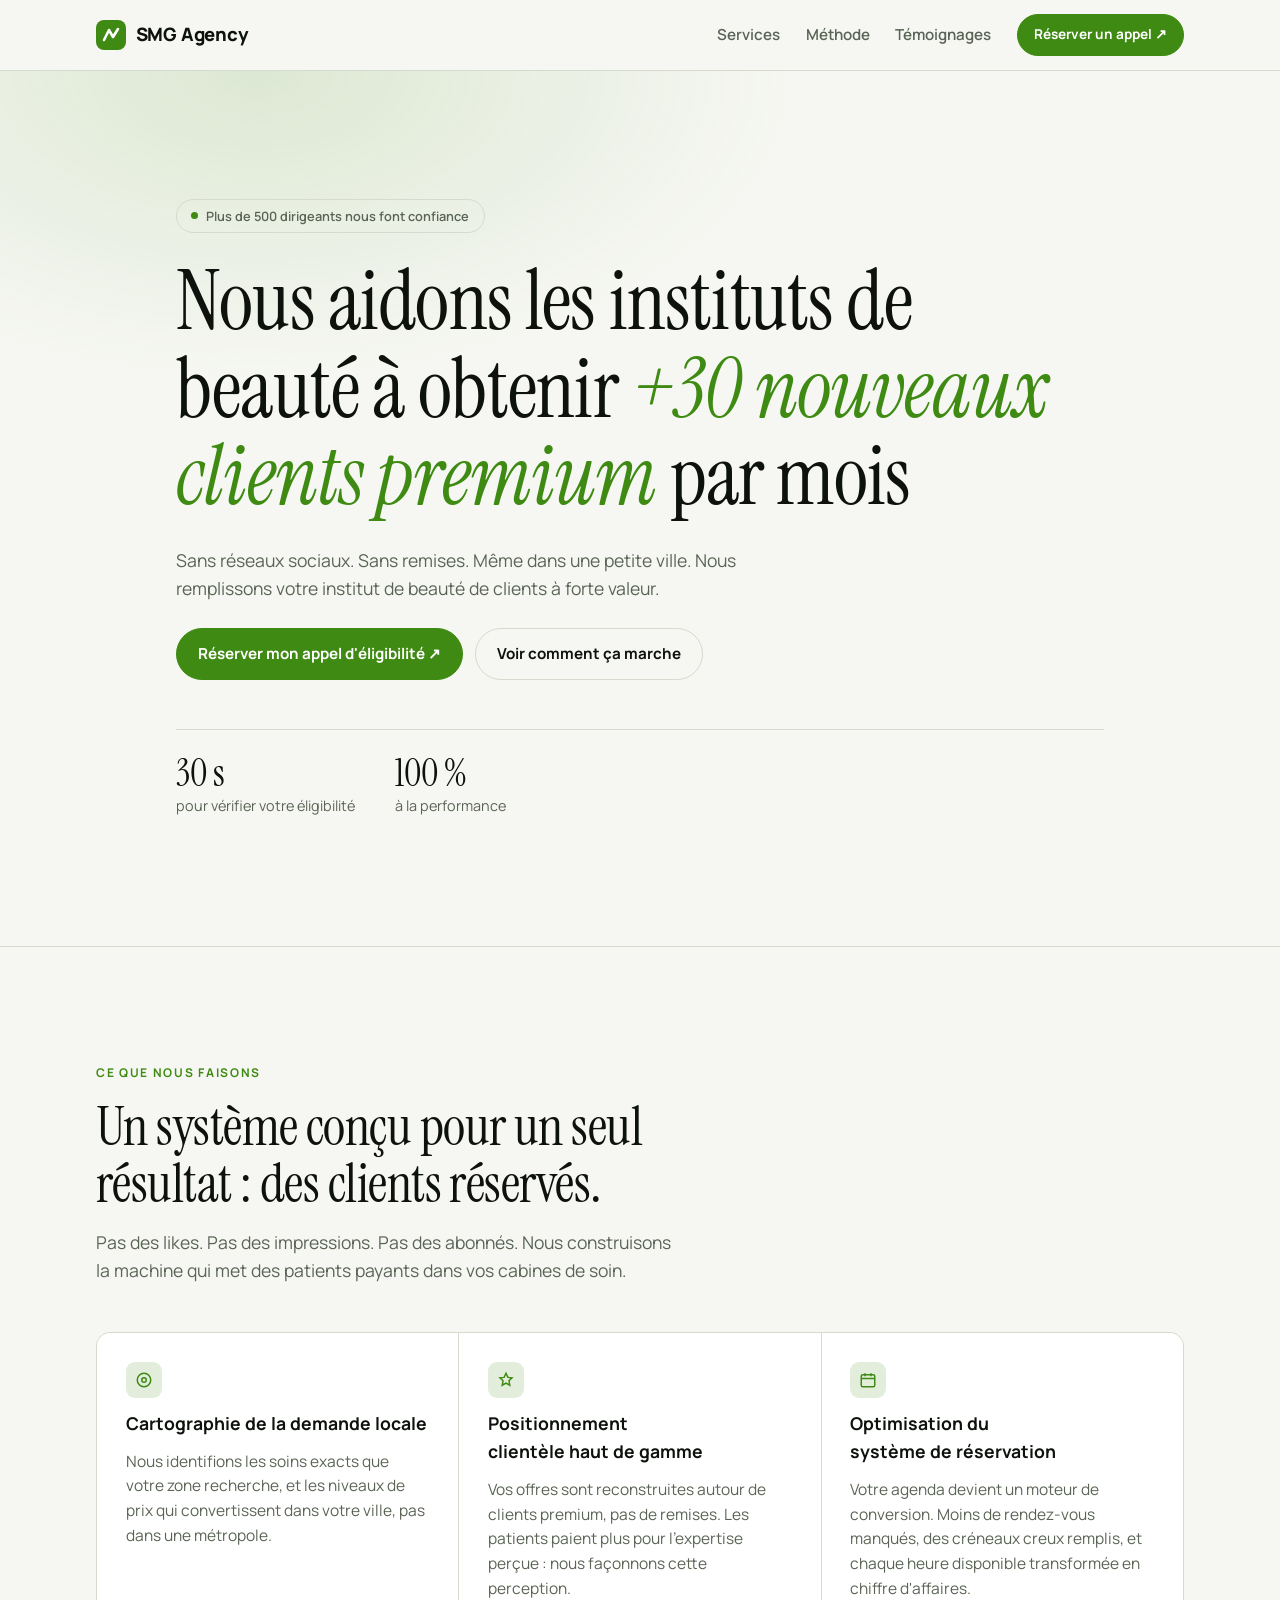
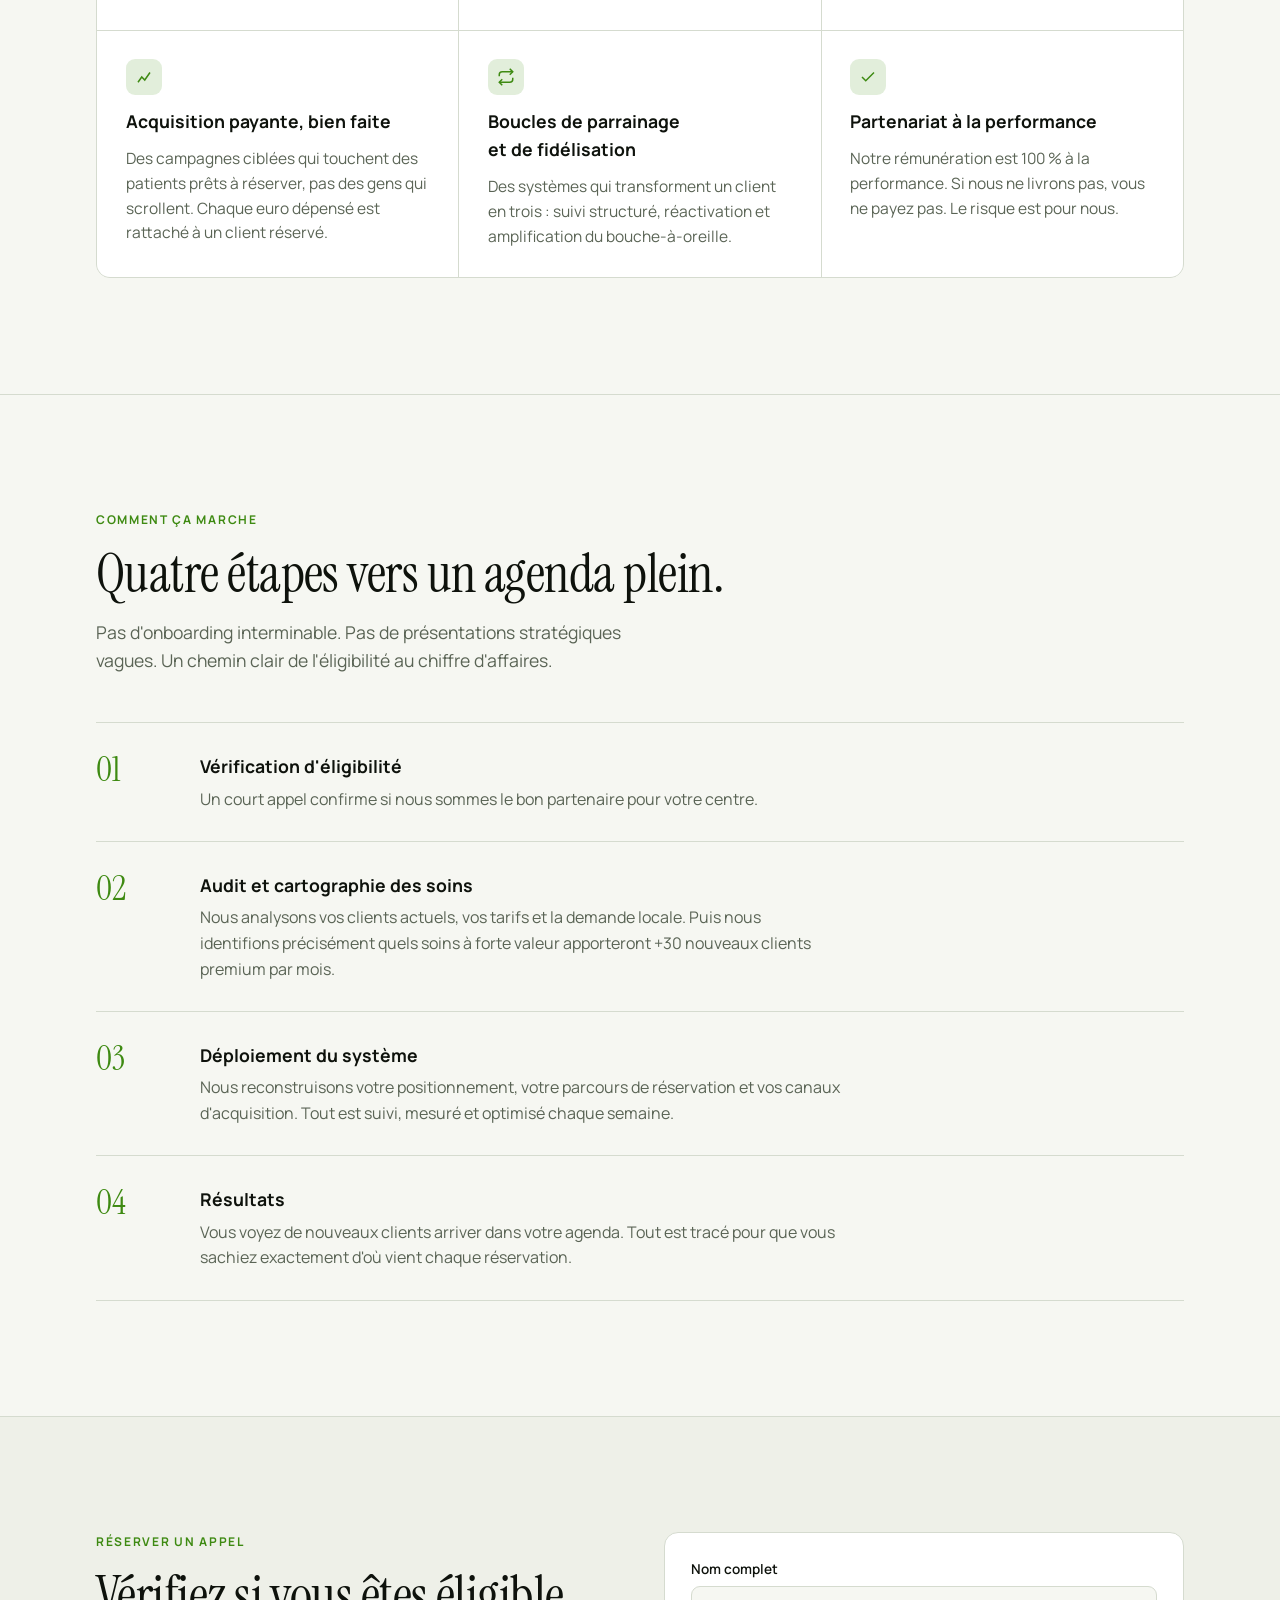
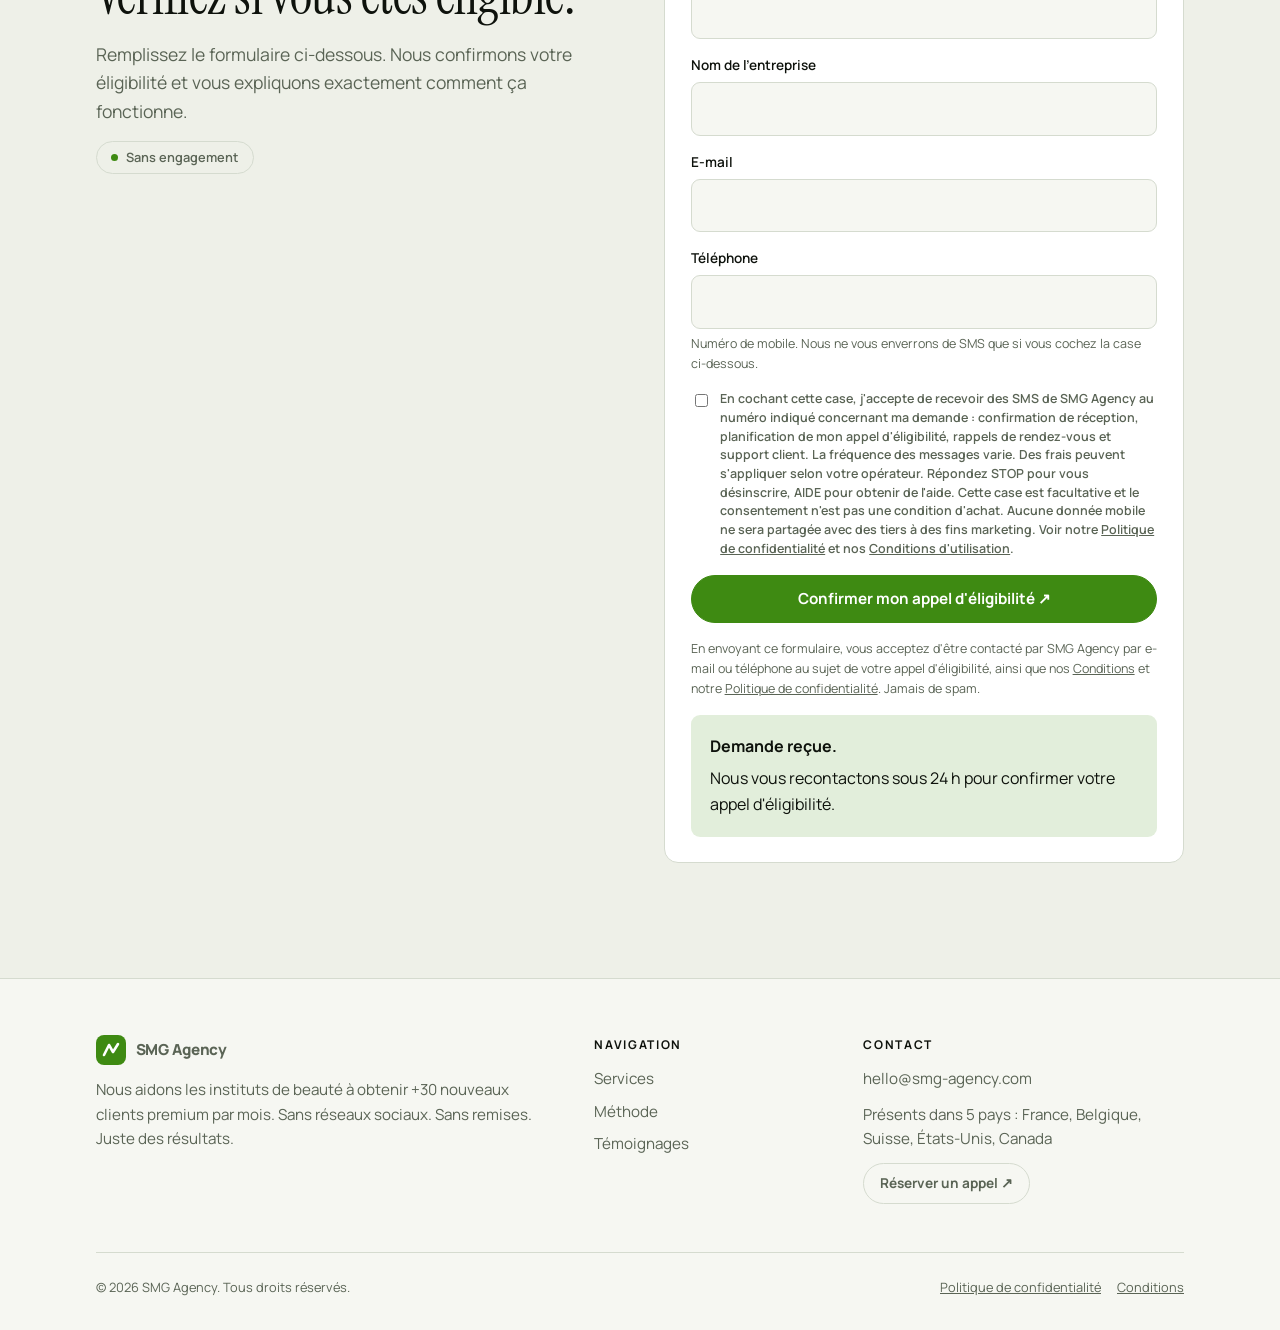
==== index.html @ 2d504e39 "Site vitrine SMG Agency Co-Authored-By: Claude Fable 5.1 <noreply@anthropic.com> Claude-Session: htt" ====
<!doctype html>
<html lang="fr">
<head>
<meta charset="utf-8">
<meta name="viewport" content="width=device-width, initial-scale=1, viewport-fit=cover">
<title>SMG Agency — +30 clients premium / mois</title>
<meta name="description" content="Nous aidons les instituts de beauté à obtenir +30 nouveaux clients premium par mois. Sans réseaux sociaux. Sans remises. Même dans une petite ville.">
<meta name="theme-color" content="#0A0D09">
<link rel="stylesheet" href="https://fonts.googleapis.com/css2?family=Instrument+Serif:ital@0;1&family=Manrope:wght@400;500;600;700;800&display=swap">
<link rel="stylesheet" href="styles.css">
</head>
<body>

<header><div class="wrap"><nav>
  <a class="logo" href="#top" aria-label="SMG Agency">
    <svg viewBox="0 0 30 30" aria-hidden="true"><rect width="30" height="30" rx="8" fill="var(--accent)"/><path d="M8 20 L13 10 L17 17 L22 9" fill="none" stroke="var(--accent-ink)" stroke-width="2.6" stroke-linecap="round" stroke-linejoin="round"/></svg>
    SMG Agency
  </a>
  <div class="menu">
    <a href="#services">Services</a>
    <a href="#process">Méthode</a>
    <a href="temoignages.html">Témoignages</a>
    <a class="btn primary small" href="#book">Réserver un appel ↗</a>
  </div>
</nav></div></header>

<section class="hero" id="top"><div class="wrap">
  <span class="badge"><i></i>Plus de 500 dirigeants nous font confiance</span>
  <h1>Nous aidons les instituts de beauté à obtenir <em>+30 nouveaux clients premium</em> par mois</h1>
  <p class="lead">Sans réseaux sociaux. Sans remises. Même dans une petite ville. Nous remplissons votre institut de beauté de clients à forte valeur.</p>
  <div class="ctas">
    <a class="btn primary" href="#book">Réserver mon appel d'éligibilité ↗</a>
    <a class="btn" href="#process">Voir comment ça marche</a>
  </div>
  <div class="stats">
    <div class="stat"><b>30 s</b><span>pour vérifier votre éligibilité</span></div>
    <div class="stat"><b>100 %</b><span>à la performance</span></div>
  </div>
</div></section>

<section id="services"><div class="wrap">
  <div class="head">
    <span class="eyebrow">Ce que nous faisons</span>
    <h2>Un système conçu pour un seul résultat : des clients réservés.</h2>
    <p class="lead">Pas des likes. Pas des impressions. Pas des abonnés. Nous construisons la machine qui met des patients payants dans vos cabines de soin.</p>
  </div>
  <div class="grid c3">
    <div class="cell"><span class="ico"><svg viewBox="0 0 24 24" fill="none" stroke="currentColor" stroke-width="2"><circle cx="12" cy="12" r="9"/><circle cx="12" cy="12" r="3"/></svg></span><h3>Cartographie de la demande locale</h3><p>Nous identifions les soins exacts que votre zone recherche, et les niveaux de prix qui convertissent dans votre ville, pas dans une métropole.</p></div>
    <div class="cell"><span class="ico"><svg viewBox="0 0 24 24" fill="none" stroke="currentColor" stroke-width="2"><path d="M12 3l2.5 5.5L20 9l-4 4 1 6-5-3-5 3 1-6-4-4 5.5-.5z"/></svg></span><h3>Positionnement clientèle haut de gamme</h3><p>Vos offres sont reconstruites autour de clients premium, pas de remises. Les patients paient plus pour l'expertise perçue : nous façonnons cette perception.</p></div>
    <div class="cell"><span class="ico"><svg viewBox="0 0 24 24" fill="none" stroke="currentColor" stroke-width="2"><rect x="3" y="5" width="18" height="16" rx="2"/><path d="M3 10h18M8 3v4M16 3v4"/></svg></span><h3>Optimisation du système de réservation</h3><p>Votre agenda devient un moteur de conversion. Moins de rendez-vous manqués, des créneaux creux remplis, et chaque heure disponible transformée en chiffre d'affaires.</p></div>
    <div class="cell"><span class="ico"><svg viewBox="0 0 24 24" fill="none" stroke="currentColor" stroke-width="2"><path d="M4 19l5-7 4 4 7-10"/></svg></span><h3>Acquisition payante, bien faite</h3><p>Des campagnes ciblées qui touchent des patients prêts à réserver, pas des gens qui scrollent. Chaque euro dépensé est rattaché à un client réservé.</p></div>
    <div class="cell"><span class="ico"><svg viewBox="0 0 24 24" fill="none" stroke="currentColor" stroke-width="2"><path d="M17 1l4 4-4 4"/><path d="M3 11V9a4 4 0 014-4h14"/><path d="M7 23l-4-4 4-4"/><path d="M21 13v2a4 4 0 01-4 4H3"/></svg></span><h3>Boucles de parrainage et de fidélisation</h3><p>Des systèmes qui transforment un client en trois : suivi structuré, réactivation et amplification du bouche-à-oreille.</p></div>
    <div class="cell"><span class="ico"><svg viewBox="0 0 24 24" fill="none" stroke="currentColor" stroke-width="2"><path d="M20 6L9 17l-5-5"/></svg></span><h3>Partenariat à la performance</h3><p>Notre rémunération est 100 % à la performance. Si nous ne livrons pas, vous ne payez pas. Le risque est pour nous.</p></div>
  </div>
</div></section>

<section id="process"><div class="wrap">
  <div class="head">
    <span class="eyebrow">Comment ça marche</span>
    <h2>Quatre étapes vers un agenda plein.</h2>
    <p class="lead">Pas d'onboarding interminable. Pas de présentations stratégiques vagues. Un chemin clair de l'éligibilité au chiffre d'affaires.</p>
  </div>
  <div class="steps">
    <div class="step"><span class="n">01</span><div><h3>Vérification d'éligibilité</h3><p>Un court appel confirme si nous sommes le bon partenaire pour votre centre.</p></div></div>
    <div class="step"><span class="n">02</span><div><h3>Audit et cartographie des soins</h3><p>Nous analysons vos clients actuels, vos tarifs et la demande locale. Puis nous identifions précisément quels soins à forte valeur apporteront +30 nouveaux clients premium par mois.</p></div></div>
    <div class="step"><span class="n">03</span><div><h3>Déploiement du système</h3><p>Nous reconstruisons votre positionnement, votre parcours de réservation et vos canaux d'acquisition. Tout est suivi, mesuré et optimisé chaque semaine.</p></div></div>
    <div class="step"><span class="n">04</span><div><h3>Résultats</h3><p>Vous voyez de nouveaux clients arriver dans votre agenda. Tout est tracé pour que vous sachiez exactement d'où vient chaque réservation.</p></div></div>
  </div>
</div></section>

<section class="book" id="book"><div class="wrap">
  <div class="head" style="margin-bottom:0">
    <span class="eyebrow">Réserver un appel</span>
    <h2>Vérifiez si vous êtes éligible.</h2>
    <p class="lead">Remplissez le formulaire ci-dessous. Nous confirmons votre éligibilité et vous expliquons exactement comment ça fonctionne.</p>
    <span class="badge"><i></i>Sans engagement</span>
  </div>
  <form id="eligibility" novalidate>
    <div class="field"><label for="name">Nom complet</label><input type="text" id="name" name="name" autocomplete="name" required></div>
    <div class="field"><label for="company">Nom de l'entreprise</label><input type="text" id="company" name="company" autocomplete="organization" required></div>
    <div class="field"><label for="email">E-mail</label><input type="email" id="email" name="email" autocomplete="email" required></div>
    <div class="field"><label for="phone">Téléphone</label><input type="tel" id="phone" name="phone" autocomplete="tel"><span class="hint">Numéro de mobile. Nous ne vous enverrons de SMS que si vous cochez la case ci-dessous.</span></div>
    <label class="consent"><input type="checkbox" id="sms" name="sms"><span>En cochant cette case, j'accepte de recevoir des SMS de SMG Agency au numéro indiqué concernant ma demande : confirmation de réception, planification de mon appel d'éligibilité, rappels de rendez-vous et support client. La fréquence des messages varie. Des frais peuvent s'appliquer selon votre opérateur. Répondez STOP pour vous désinscrire, AIDE pour obtenir de l'aide. Cette case est facultative et le consentement n'est pas une condition d'achat. Aucune donnée mobile ne sera partagée avec des tiers à des fins marketing. Voir notre <a href="#">Politique de confidentialité</a> et nos <a href="#">Conditions d'utilisation</a>.</span></label>
    <button class="btn primary" type="submit" id="submit">Confirmer mon appel d'éligibilité ↗</button>
    <p class="fine">En envoyant ce formulaire, vous acceptez d'être contacté par SMG Agency par e-mail ou téléphone au sujet de votre appel d'éligibilité, ainsi que nos <a href="#">Conditions</a> et notre <a href="#">Politique de confidentialité</a>. Jamais de spam.</p>
    <div class="ok" id="ok" hidden><strong>Demande reçue.</strong><span>Nous vous recontactons sous 24 h pour confirmer votre appel d'éligibilité.</span></div>
  </form>
</div></section>

<footer><div class="wrap">
  <div class="fgrid">
    <div>
      <a class="logo" href="#top"><svg viewBox="0 0 30 30" aria-hidden="true"><rect width="30" height="30" rx="8" fill="var(--accent)"/><path d="M8 20 L13 10 L17 17 L22 9" fill="none" stroke="var(--accent-ink)" stroke-width="2.6" stroke-linecap="round" stroke-linejoin="round"/></svg>SMG Agency</a>
      <p>Nous aidons les instituts de beauté à obtenir +30 nouveaux clients premium par mois. Sans réseaux sociaux. Sans remises. Juste des résultats.</p>
    </div>
    <div><h4>Navigation</h4><ul><li><a href="#services">Services</a></li><li><a href="#process">Méthode</a></li><li><a href="temoignages.html">Témoignages</a></li></ul></div>
    <div><h4>Contact</h4><div class="contact"><p>hello@smg-agency.com</p><p>Présents dans 5 pays : France, Belgique, Suisse, États-Unis, Canada</p><a class="btn small" href="#book">Réserver un appel ↗</a></div></div>
  </div>
  <div class="copy"><span>© 2026 SMG Agency. Tous droits réservés.</span><span><a href="#">Politique de confidentialité</a><a href="#">Conditions</a></span></div>
</div></footer>

<script>
document.getElementById('eligibility').addEventListener('submit',function(e){
  e.preventDefault();
  var req=['name','company','email'],bad=false;
  req.forEach(function(id){var el=document.getElementById(id);var v=el.value.trim();var ok=v&&(id!=='email'||/^[^@\s]+@[^@\s]+\.[^@\s]+$/.test(v));el.style.borderColor=ok?'':'#E5533D';if(!ok)bad=true;});
  if(bad)return;
  document.getElementById('submit').hidden=true;
  document.getElementById('ok').hidden=false;
});
</script>

</body>
</html>
---- styles.css ----
/* Layout: dark single-page landing, sections stacked, 1120px measure, grid cards, sticky nav */
:root{
  --bg:#0A0D09; --bg2:#10140E; --card:#141A12; --line:#243021;
  --fg:#F2F4EE; --muted:#9BA696; --accent:#B6F27A; --accent-ink:#0A0D09;
  --display:'Instrument Serif',Georgia,'Times New Roman',serif;
  --sans:'Manrope','Helvetica Neue',Arial,sans-serif;
  color-scheme:dark;
}
@media (prefers-color-scheme: light){:root:not([data-theme="dark"]){
  --bg:#F6F7F2; --bg2:#EEF0E8; --card:#FFFFFF; --line:#D5DBCF;
  --fg:#0E120C; --muted:#5A6455; --accent:#3E8A12; --accent-ink:#FFFFFF; color-scheme:light}}
:root[data-theme="light"]{
  --bg:#F6F7F2; --bg2:#EEF0E8; --card:#FFFFFF; --line:#D5DBCF;
  --fg:#0E120C; --muted:#5A6455; --accent:#3E8A12; --accent-ink:#FFFFFF; color-scheme:light}

*{box-sizing:border-box}
body{margin:0;background:var(--bg);color:var(--fg);font-family:var(--sans);font-size:16px;line-height:1.6;-webkit-font-smoothing:antialiased}
a{color:inherit;text-decoration:none}
.wrap{max-width:1120px;margin:0 auto;padding-left:max(16px,env(safe-area-inset-left,0px));padding-right:max(16px,env(safe-area-inset-right,0px))}
h1,h2,h3{margin:0;text-wrap:balance;font-weight:400}
h1,h2{font-family:var(--display);letter-spacing:-.01em;line-height:1.05}
h1{font-size:clamp(2.6rem,7vw,5.2rem)}
h2{font-size:clamp(2rem,4.5vw,3.4rem)}
h3{font-family:var(--sans);font-weight:700;font-size:1.1rem}
p{margin:0}
.eyebrow{font-size:.75rem;font-weight:700;letter-spacing:.14em;text-transform:uppercase;color:var(--accent)}
.lead{color:var(--muted);font-size:1.1rem;max-width:36rem}
em{font-style:italic;color:var(--accent)}

/* nav */
header{position:sticky;top:env(safe-area-inset-top,0px);z-index:10;background:color-mix(in srgb,var(--bg) 85%,transparent);backdrop-filter:blur(12px);border-bottom:1px solid var(--line)}
nav{display:flex;align-items:center;justify-content:space-between;gap:1rem;padding-block:.9rem}
.logo{display:flex;align-items:center;gap:.6rem;font-weight:800;font-size:1.15rem;letter-spacing:-.01em}
.logo svg{width:30px;height:30px;flex:none}
.menu{display:flex;gap:1.6rem;align-items:center;font-weight:600;font-size:.95rem}
.menu a:not(.btn){color:var(--muted)}
.menu a:not(.btn):hover{color:var(--fg)}
@media(max-width:640px){.menu a:not(.btn){display:none}}

.btn{display:inline-flex;align-items:center;gap:.4rem;padding:.8rem 1.3rem;border-radius:999px;font-weight:700;font-size:.95rem;border:1px solid var(--line);transition:transform .15s}
.btn:hover{transform:translateY(-1px)}
.btn:focus-visible,a:focus-visible,button:focus-visible,input:focus-visible{outline:2px solid var(--accent);outline-offset:2px}
.btn.primary{background:var(--accent);color:var(--accent-ink);border-color:var(--accent)}
.btn.small{padding:.55rem 1rem;font-size:.85rem}

/* sections */
section{padding-block:clamp(4rem,9vw,7.5rem);border-bottom:1px solid var(--line)}
.head{display:grid;gap:1rem;max-width:44rem;margin-bottom:3rem}

/* hero */
.hero{padding-block:clamp(4.5rem,10vw,8.5rem);background:
  radial-gradient(60% 50% at 20% 0%,color-mix(in srgb,var(--accent) 14%,transparent),transparent 70%),var(--bg)}
.hero .wrap{display:grid;gap:1.6rem;max-width:960px}
.badge{display:inline-flex;align-items:center;gap:.5rem;width:fit-content;font-size:.8rem;font-weight:600;color:var(--muted);border:1px solid var(--line);border-radius:999px;padding:.35rem .9rem}
.badge i{width:7px;height:7px;border-radius:50%;background:var(--accent)}
.ctas{display:flex;flex-wrap:wrap;gap:.8rem}
.stats{display:flex;flex-wrap:wrap;gap:2.5rem;margin-top:1.5rem;padding-top:1.5rem;border-top:1px solid var(--line)}
.stat b{display:block;font-family:var(--display);font-size:2.4rem;line-height:1;font-weight:400}
.stat span{color:var(--muted);font-size:.9rem}

/* cards grid */
.grid{display:grid;gap:1px;background:var(--line);border:1px solid var(--line);border-radius:14px;overflow:hidden}
.grid.c3{grid-template-columns:repeat(3,1fr)}
.grid.c2{grid-template-columns:repeat(2,1fr)}
@media(max-width:860px){.grid.c3{grid-template-columns:repeat(2,1fr)}}
@media(max-width:560px){.grid.c3,.grid.c2{grid-template-columns:1fr}}
.cell{background:var(--card);padding:1.8rem;display:grid;gap:.7rem;min-width:0;align-content:start}
.cell p{color:var(--muted);font-size:.97rem}
.cell .ico{width:36px;height:36px;border-radius:9px;background:color-mix(in srgb,var(--accent) 15%,transparent);display:grid;place-items:center;color:var(--accent)}
.cell .ico svg{width:18px;height:18px}

/* steps */
.steps{display:grid;gap:0;border-top:1px solid var(--line)}
.step{display:grid;grid-template-columns:5rem 1fr;gap:1.5rem;padding-block:1.8rem;border-bottom:1px solid var(--line);align-items:start}
.step .n{font-family:var(--display);font-size:2.2rem;color:var(--accent);line-height:1}
.step div{display:grid;gap:.4rem;min-width:0}
.step p{color:var(--muted);max-width:40rem}
@media(max-width:560px){.step{grid-template-columns:3rem 1fr;gap:1rem}}

/* countries */
.flag{font-size:1.6rem;line-height:1}
.cell .cities{color:var(--muted);font-size:.92rem}

/* form */
.book{background:var(--bg2)}
.book .wrap{display:grid;grid-template-columns:1fr 1fr;gap:3rem;align-items:start}
@media(max-width:800px){.book .wrap{grid-template-columns:1fr}}
form{display:grid;gap:1rem;background:var(--card);border:1px solid var(--line);border-radius:14px;padding:1.6rem;min-width:0}
.field{display:grid;gap:.35rem}
label{font-size:.85rem;font-weight:600}
input[type=text],input[type=email],input[type=tel]{width:100%;padding:.8rem .9rem;border-radius:9px;border:1px solid var(--line);background:var(--bg);color:var(--fg);font:inherit}
.hint{font-size:.78rem;color:var(--muted)}
.consent{display:grid;grid-template-columns:auto 1fr;gap:.6rem;align-items:start;font-size:.78rem;color:var(--muted);line-height:1.5}
.consent input{margin-top:.25rem}
.consent a,.fine a{text-decoration:underline}
.fine{font-size:.78rem;color:var(--muted)}
form button{cursor:pointer;font-family:inherit;justify-content:center}
.ok{display:grid;gap:.4rem;padding:1.2rem;border-radius:9px;background:color-mix(in srgb,var(--accent) 15%,transparent);color:var(--fg)}

/* footer */
footer{padding-block:3.5rem 2rem}
.fgrid{display:grid;grid-template-columns:2fr 1fr 1.4fr;gap:2.5rem}
@media(max-width:720px){.fgrid{grid-template-columns:1fr}}
.fgrid p,.fgrid li,.fgrid a{color:var(--muted);font-size:.95rem}
.fgrid h4{margin:0 0 .8rem;font-size:.75rem;letter-spacing:.14em;text-transform:uppercase}
.fgrid ul{list-style:none;margin:0;padding:0;display:grid;gap:.5rem}
.fgrid .logo{margin-bottom:.8rem}
.contact{display:grid;gap:.7rem;justify-items:start}
.disclaimer{margin-top:3rem;padding-top:1.5rem;border-top:1px solid var(--line);font-size:.78rem;color:var(--muted);line-height:1.55;max-width:70rem}
.copy{display:flex;flex-wrap:wrap;justify-content:space-between;gap:1rem;margin-top:3rem;padding-top:1.5rem;border-top:1px solid var(--line);font-size:.8rem;color:var(--muted)}
.copy a{text-decoration:underline;margin-left:1rem}
@media(prefers-reduced-motion:reduce){*{transition:none!important}}

/* testimonials page */
.vgrid{display:grid;grid-template-columns:repeat(3,1fr);gap:1.2rem}
@media(max-width:900px){.vgrid{grid-template-columns:repeat(2,1fr)}}
@media(max-width:560px){.vgrid{grid-template-columns:1fr}}
.video{position:relative;aspect-ratio:9/16;max-width:100%;border-radius:14px;overflow:hidden;background:var(--card);border:1px solid var(--line)}
.video iframe{position:absolute;inset:0;width:100%;height:100%;border:0}
.cta{background:var(--bg2);text-align:center}
.cta .wrap{display:grid;gap:1.2rem;justify-items:center;max-width:40rem}
.back{display:inline-block;margin-top:1rem;font-size:.9rem;color:var(--muted)}
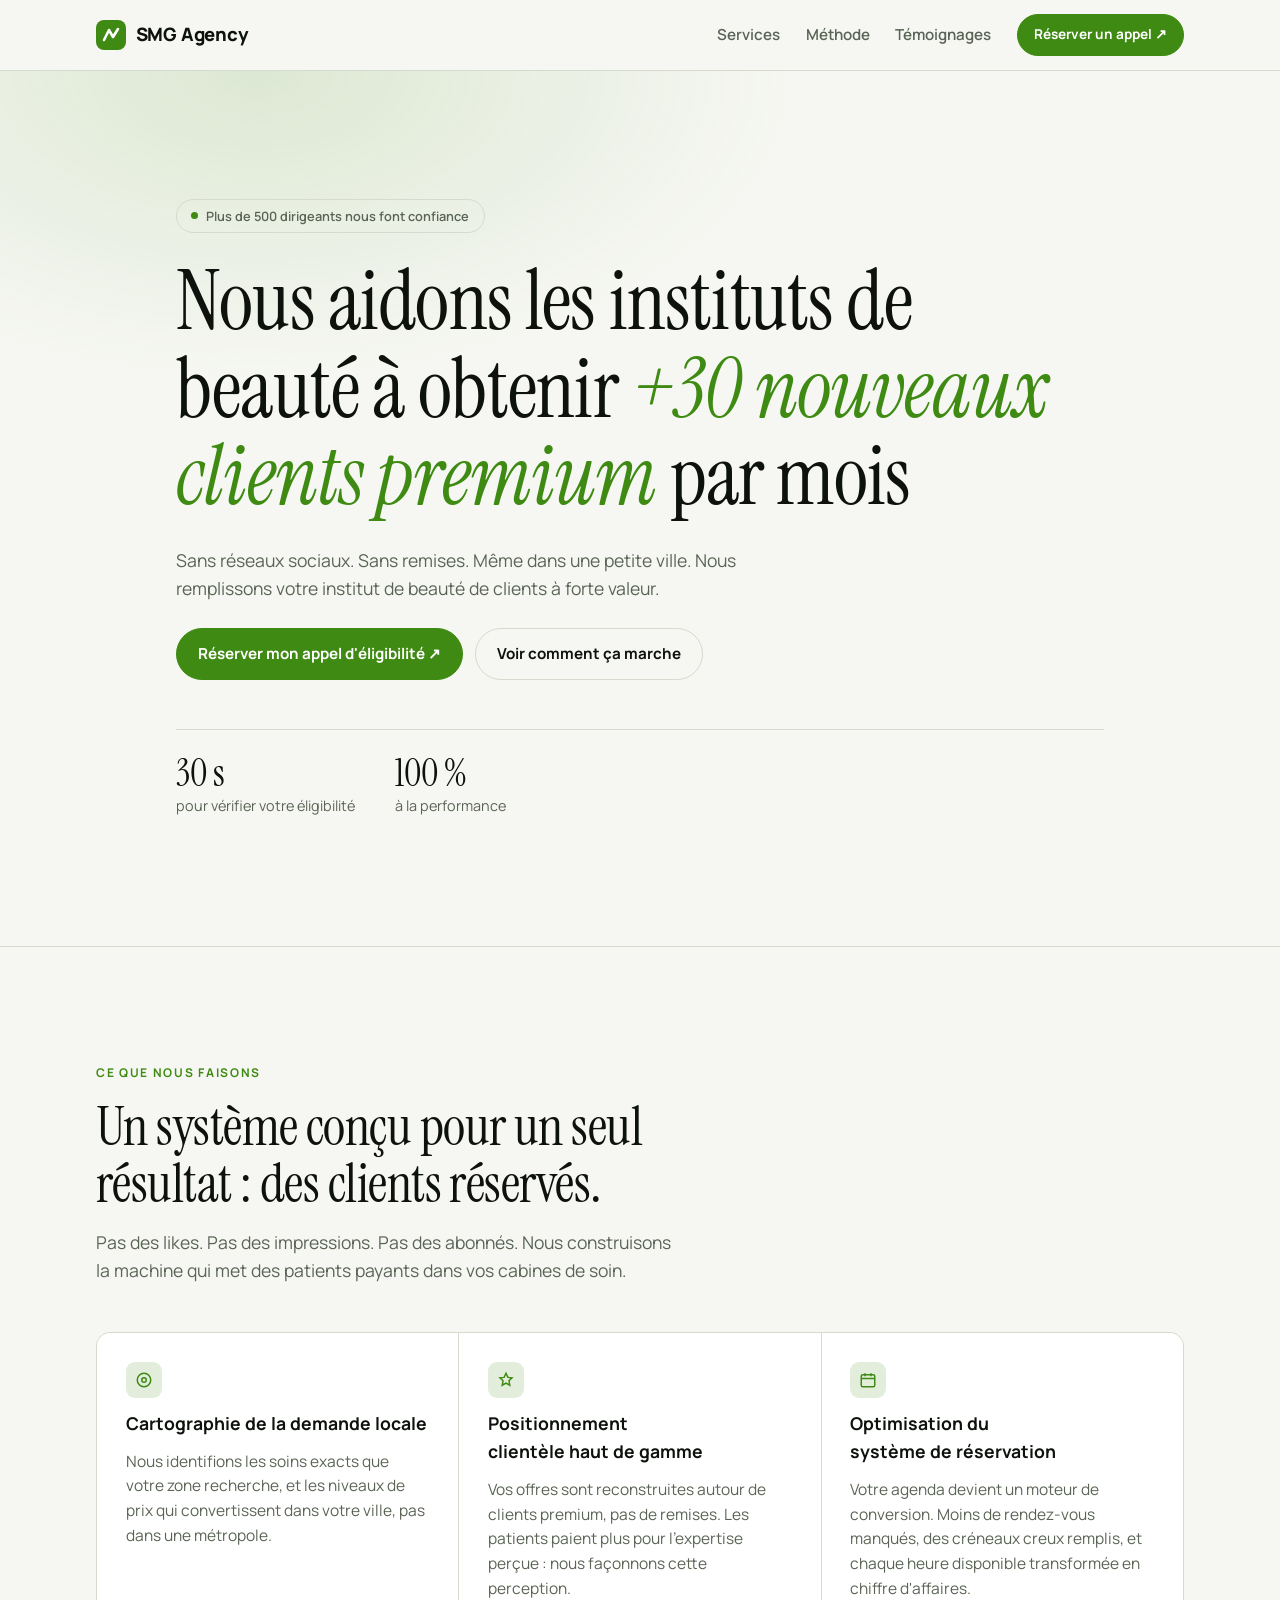
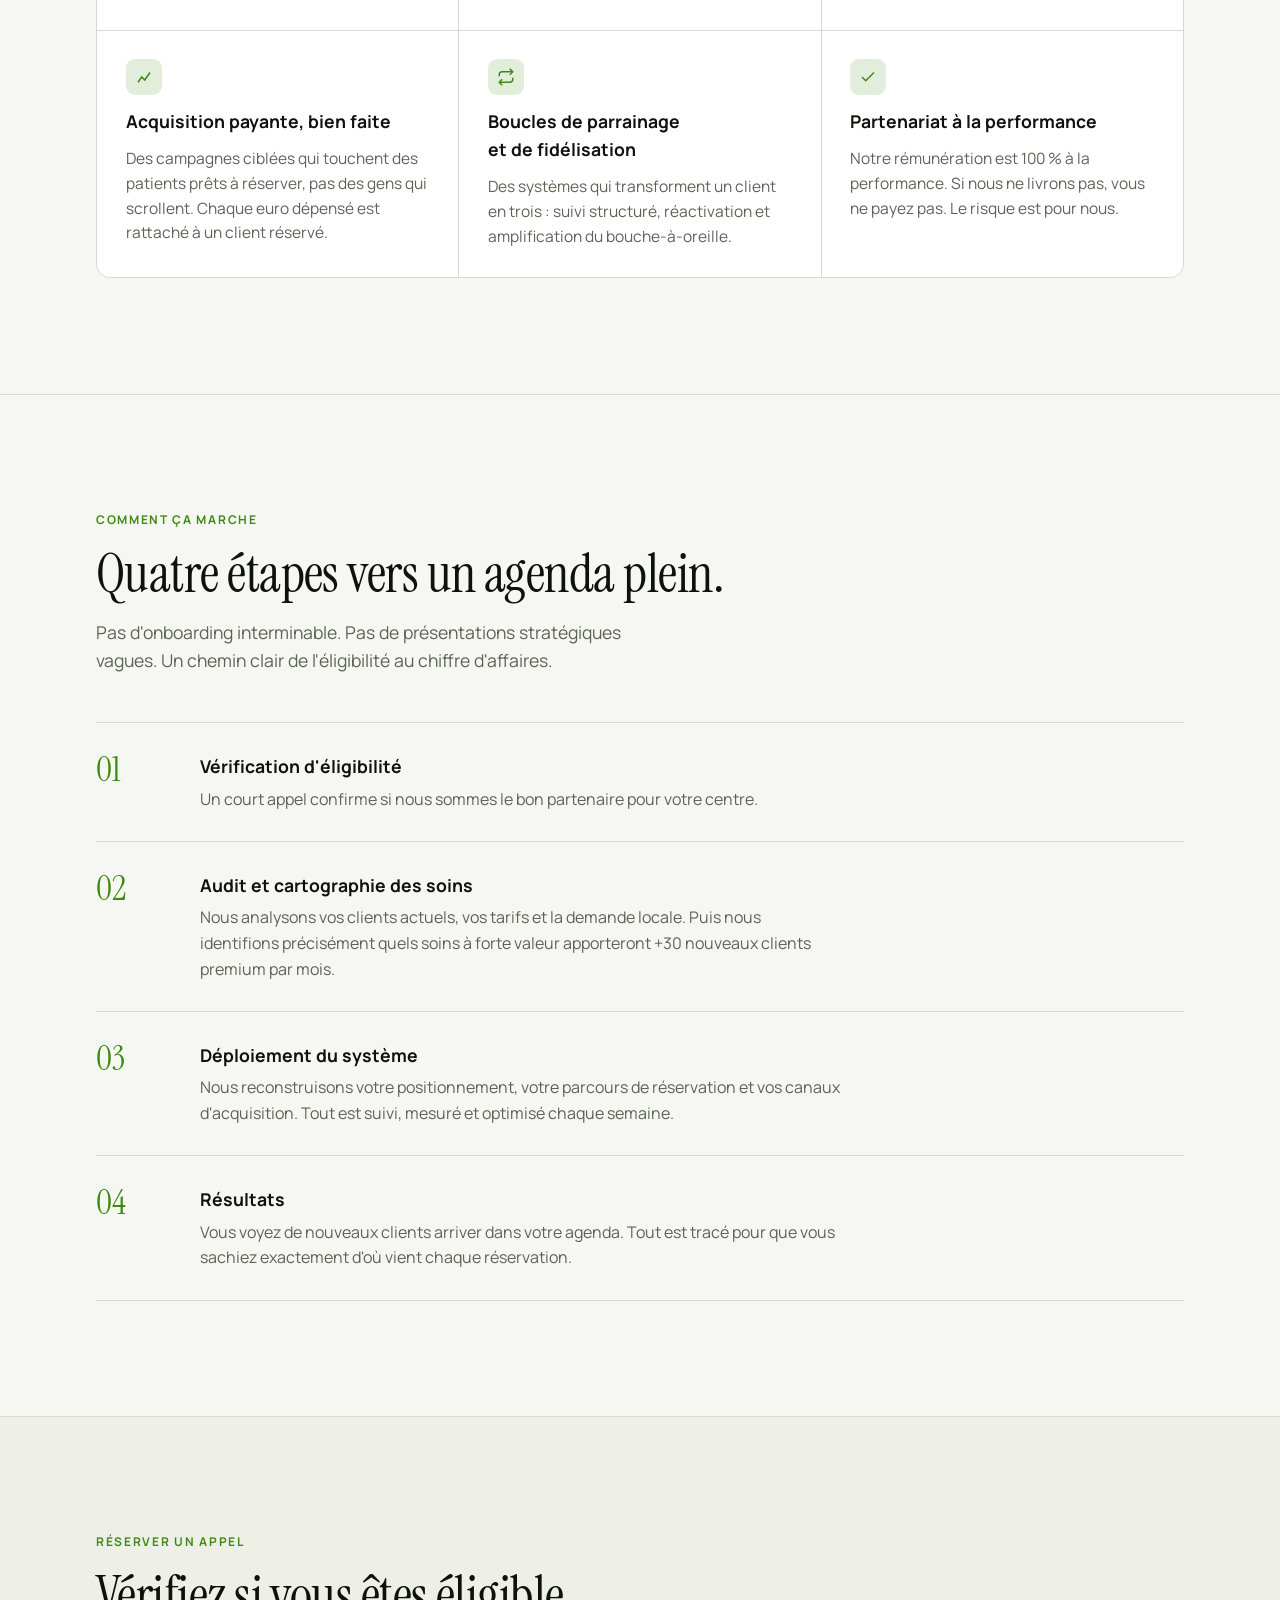
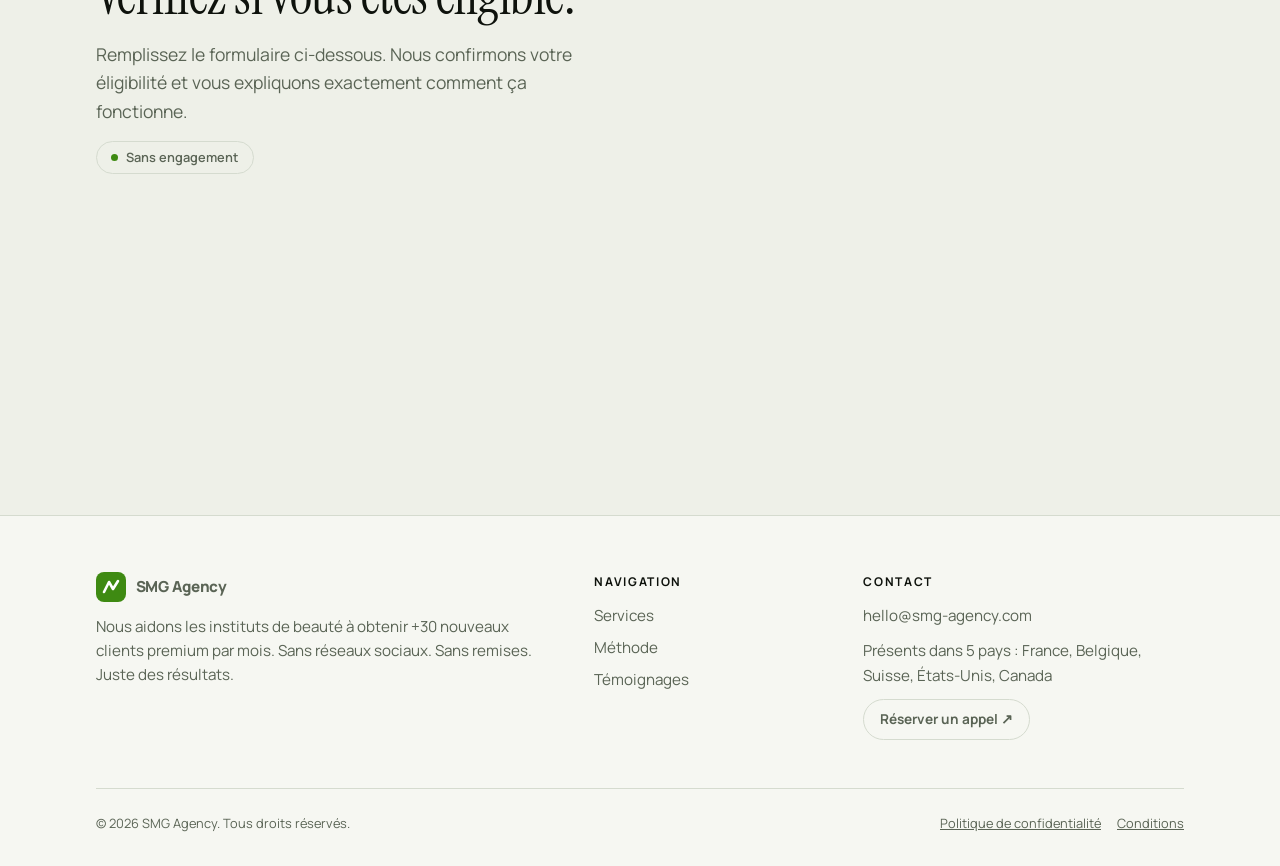
==== commit 0c94bcca: "Accueil : formulaire GoHighLevel à la place du formulaire statique Co-Authored-By: Claude Fable 5.1 " ====
--- a/index.html
+++ b/index.html
@@ -75,16 +75,29 @@
     <p class="lead">Remplissez le formulaire ci-dessous. Nous confirmons votre éligibilité et vous expliquons exactement comment ça fonctionne.</p>
     <span class="badge"><i></i>Sans engagement</span>
   </div>
-  <form id="eligibility" novalidate>
-    <div class="field"><label for="name">Nom complet</label><input type="text" id="name" name="name" autocomplete="name" required></div>
-    <div class="field"><label for="company">Nom de l'entreprise</label><input type="text" id="company" name="company" autocomplete="organization" required></div>
-    <div class="field"><label for="email">E-mail</label><input type="email" id="email" name="email" autocomplete="email" required></div>
-    <div class="field"><label for="phone">Téléphone</label><input type="tel" id="phone" name="phone" autocomplete="tel"><span class="hint">Numéro de mobile. Nous ne vous enverrons de SMS que si vous cochez la case ci-dessous.</span></div>
-    <label class="consent"><input type="checkbox" id="sms" name="sms"><span>En cochant cette case, j'accepte de recevoir des SMS de SMG Agency au numéro indiqué concernant ma demande : confirmation de réception, planification de mon appel d'éligibilité, rappels de rendez-vous et support client. La fréquence des messages varie. Des frais peuvent s'appliquer selon votre opérateur. Répondez STOP pour vous désinscrire, AIDE pour obtenir de l'aide. Cette case est facultative et le consentement n'est pas une condition d'achat. Aucune donnée mobile ne sera partagée avec des tiers à des fins marketing. Voir notre <a href="#">Politique de confidentialité</a> et nos <a href="#">Conditions d'utilisation</a>.</span></label>
-    <button class="btn primary" type="submit" id="submit">Confirmer mon appel d'éligibilité ↗</button>
-    <p class="fine">En envoyant ce formulaire, vous acceptez d'être contacté par SMG Agency par e-mail ou téléphone au sujet de votre appel d'éligibilité, ainsi que nos <a href="#">Conditions</a> et notre <a href="#">Politique de confidentialité</a>. Jamais de spam.</p>
-    <div class="ok" id="ok" hidden><strong>Demande reçue.</strong><span>Nous vous recontactons sous 24 h pour confirmer votre appel d'éligibilité.</span></div>
-  </form>
+  <div class="ghl">
+<iframe
+    src="https://api.leadconnectorhq.com/widget/form/1s8yrlGq2SkJFUePRo4S"
+    style="width:100%;height:100%;border:none;border-radius:3px"
+    id="inline-1s8yrlGq2SkJFUePRo4S"
+    data-layout="{'id':'INLINE'}"
+    data-trigger-type="alwaysShow"
+    data-trigger-value=""
+    data-activation-type="alwaysActivated"
+    data-activation-value=""
+    data-deactivation-type="neverDeactivate"
+    data-deactivation-value=""
+    data-form-name="Formulaire contact site"
+    data-height="431"
+    data-layout-iframe-id="inline-1s8yrlGq2SkJFUePRo4S"
+    data-form-id="1s8yrlGq2SkJFUePRo4S"
+    data-cookie-consent="true"
+    data-cookie-consent-provider="auto"
+    title="Formulaire contact site"
+        >
+</iframe>
+<script src="https://link.msgsndr.com/js/form_embed.js"></script>
+</div>
 </div></section>
 
 <footer><div class="wrap">
@@ -99,16 +112,6 @@
   <div class="copy"><span>© 2026 SMG Agency. Tous droits réservés.</span><span><a href="#">Politique de confidentialité</a><a href="#">Conditions</a></span></div>
 </div></footer>
 
-<script>
-document.getElementById('eligibility').addEventListener('submit',function(e){
-  e.preventDefault();
-  var req=['name','company','email'],bad=false;
-  req.forEach(function(id){var el=document.getElementById(id);var v=el.value.trim();var ok=v&&(id!=='email'||/^[^@\s]+@[^@\s]+\.[^@\s]+$/.test(v));el.style.borderColor=ok?'':'#E5533D';if(!ok)bad=true;});
-  if(bad)return;
-  document.getElementById('submit').hidden=true;
-  document.getElementById('ok').hidden=false;
-});
-</script>
 
 </body>
 </html>
--- a/styles.css
+++ b/styles.css
@@ -113,11 +113,19 @@
 @media(prefers-reduced-motion:reduce){*{transition:none!important}}
 
 /* testimonials page */
+.video iframe{background:#000}
 .vgrid{display:grid;grid-template-columns:repeat(3,1fr);gap:1.2rem}
 @media(max-width:900px){.vgrid{grid-template-columns:repeat(2,1fr)}}
 @media(max-width:560px){.vgrid{grid-template-columns:1fr}}
-.video{position:relative;aspect-ratio:9/16;max-width:100%;border-radius:14px;overflow:hidden;background:var(--card);border:1px solid var(--line)}
+.video{position:relative;aspect-ratio:1/1;max-width:100%;border-radius:14px;overflow:hidden;background:#000;border:0}
 .video iframe{position:absolute;inset:0;width:100%;height:100%;border:0}
 .cta{background:var(--bg2);text-align:center}
 .cta .wrap{display:grid;gap:1.2rem;justify-items:center;max-width:40rem}
 .back{display:inline-block;margin-top:1rem;font-size:.9rem;color:var(--muted)}
+.case h1{font-size:clamp(1.35rem,3.6vw,2.6rem);max-width:40rem}
+.case .wrap{justify-items:start;gap:1.2rem}
+.hero.case{padding-block:clamp(1.5rem,5vw,6rem)}
+.feature{position:relative;width:100%;max-width:880px;aspect-ratio:16/9;border-radius:14px;overflow:hidden;background:#000;color-scheme:dark}
+.feature iframe{position:absolute;inset:0;width:100%;height:100%;border:0}
+.ghl{min-width:0;min-height:460px}
+.ghl iframe{min-height:460px}
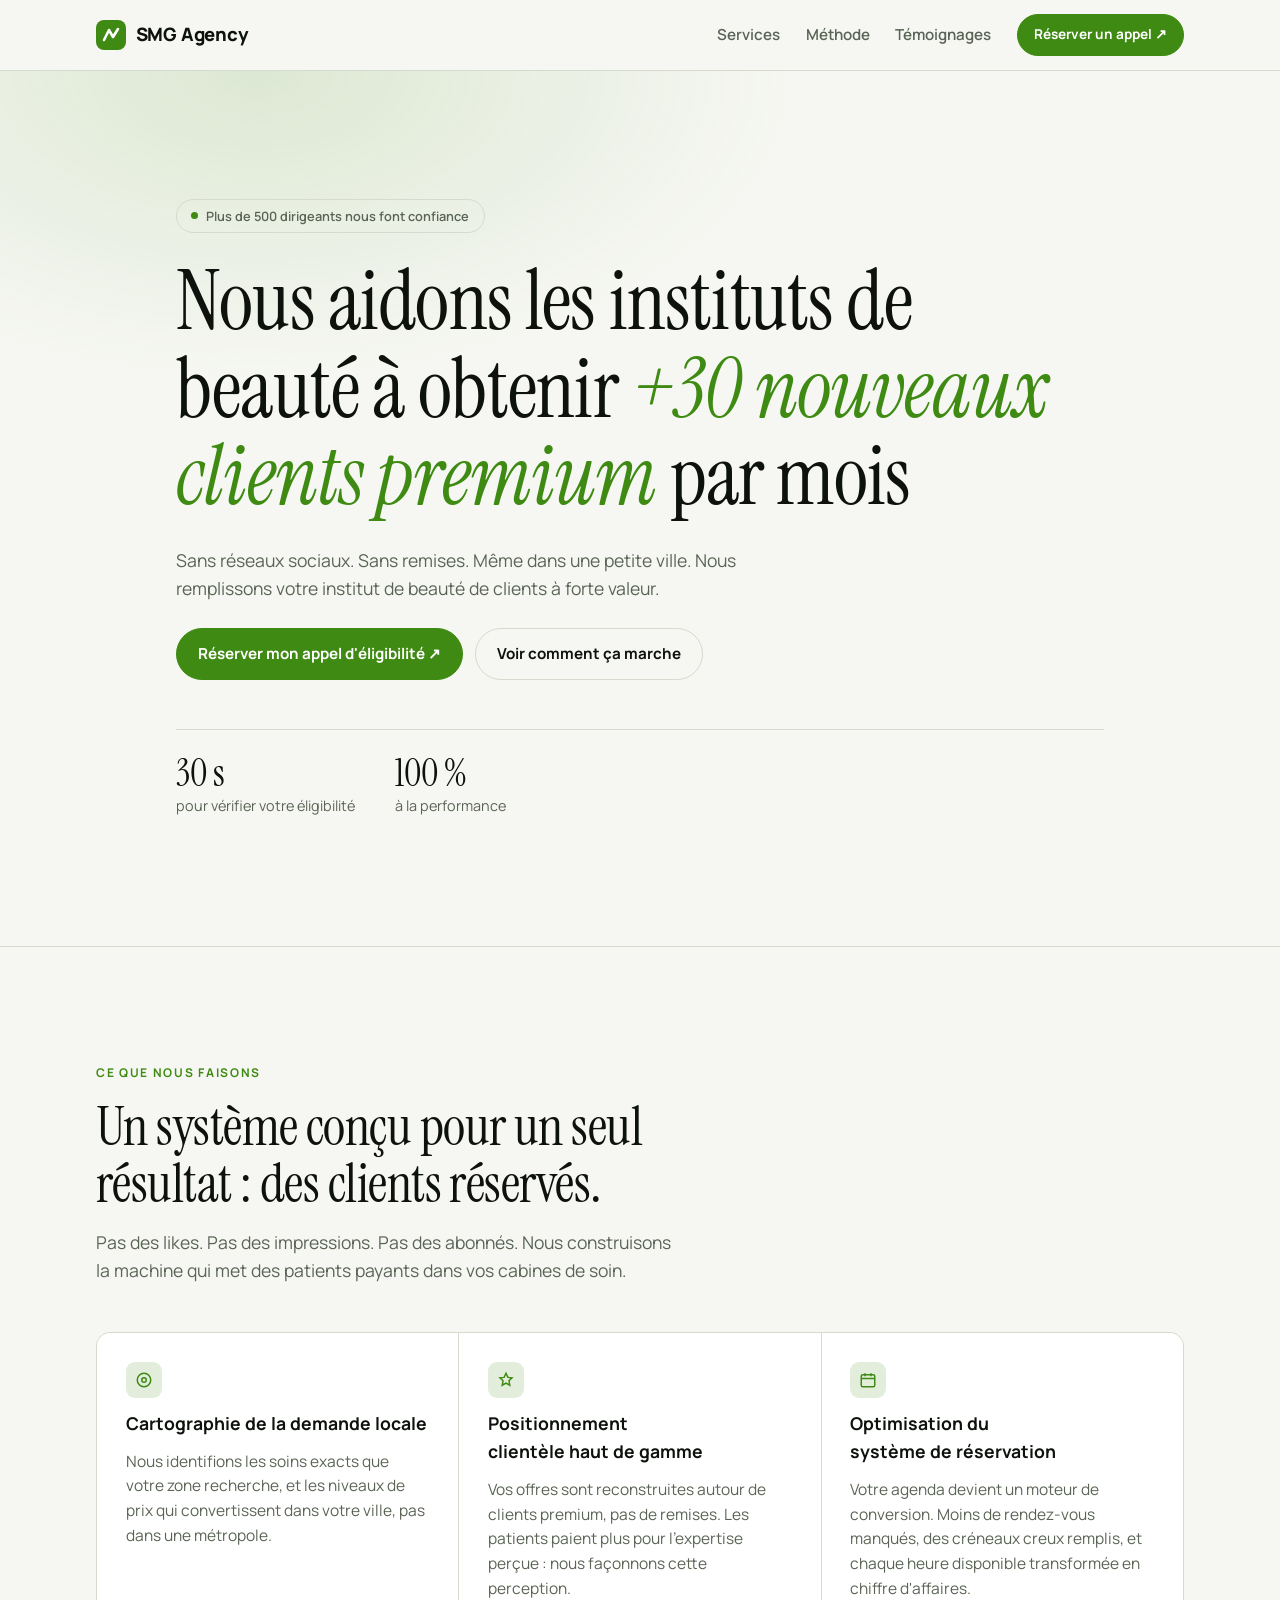
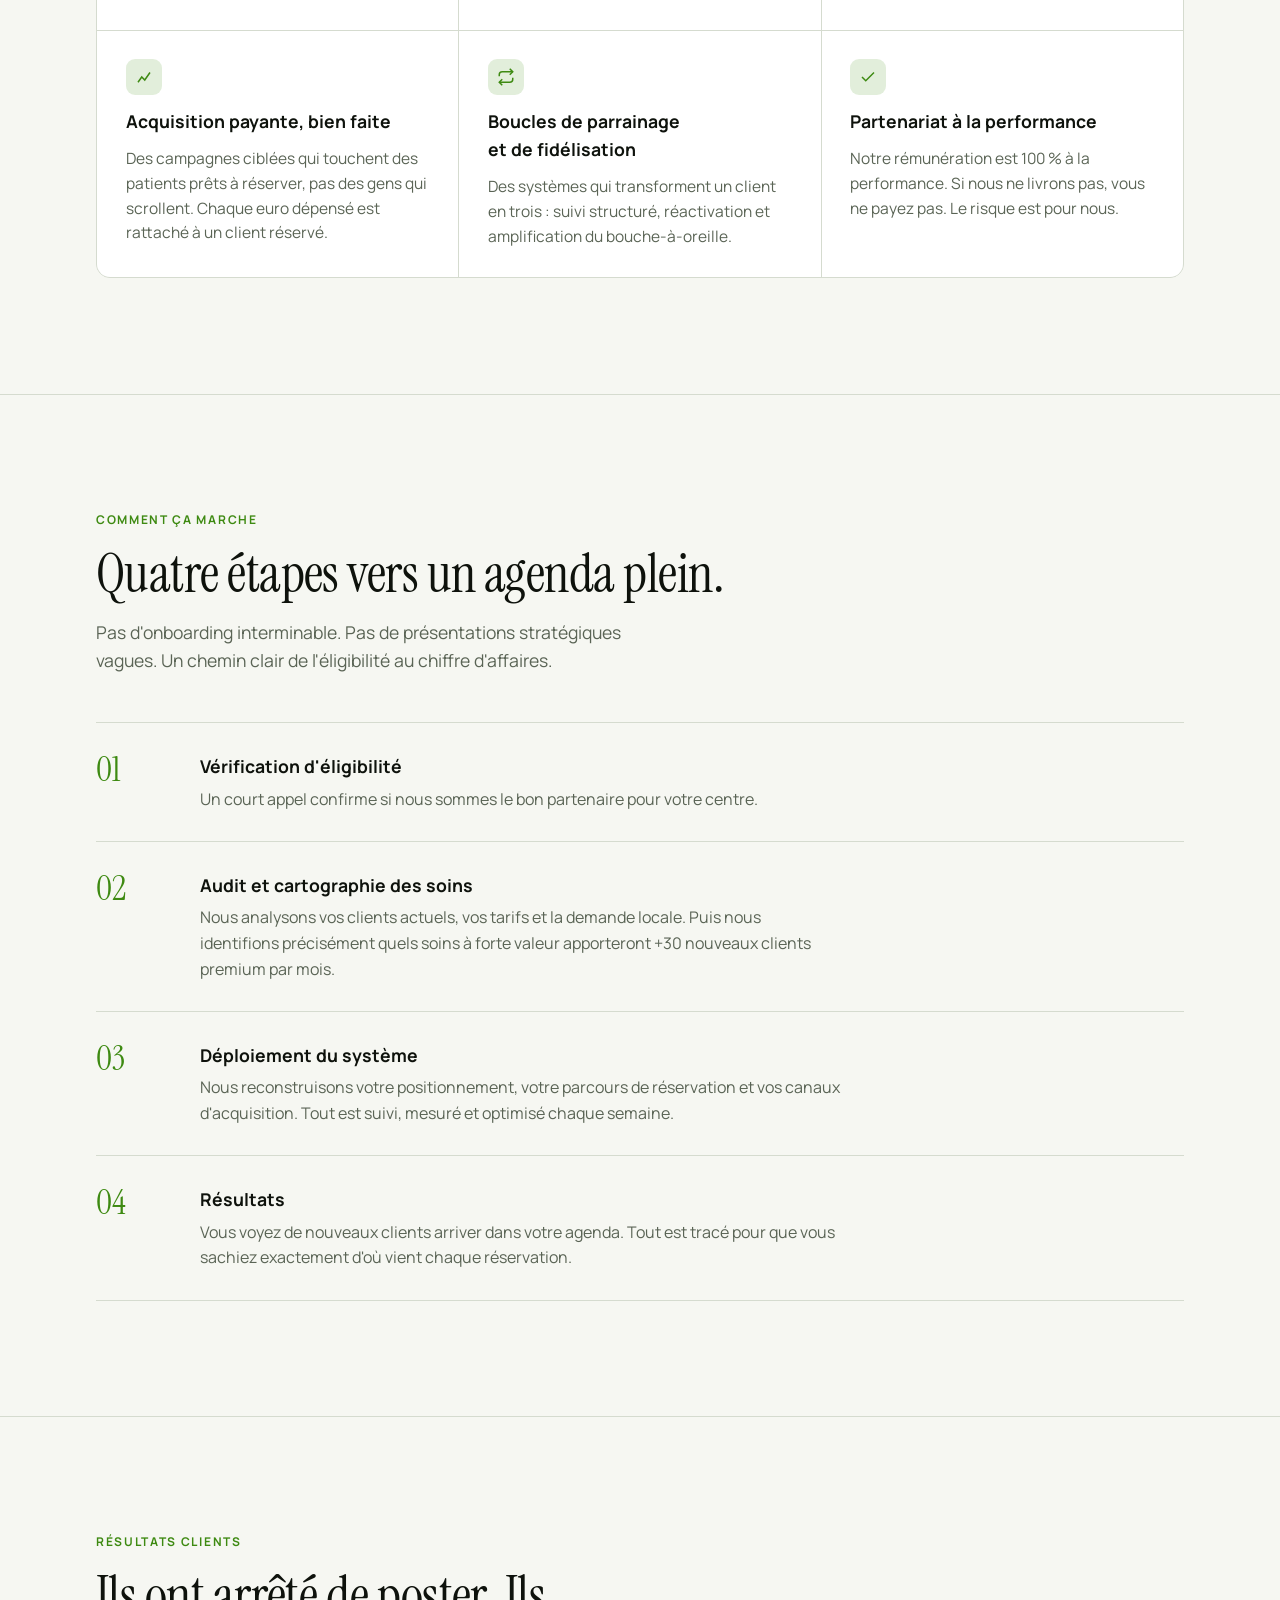
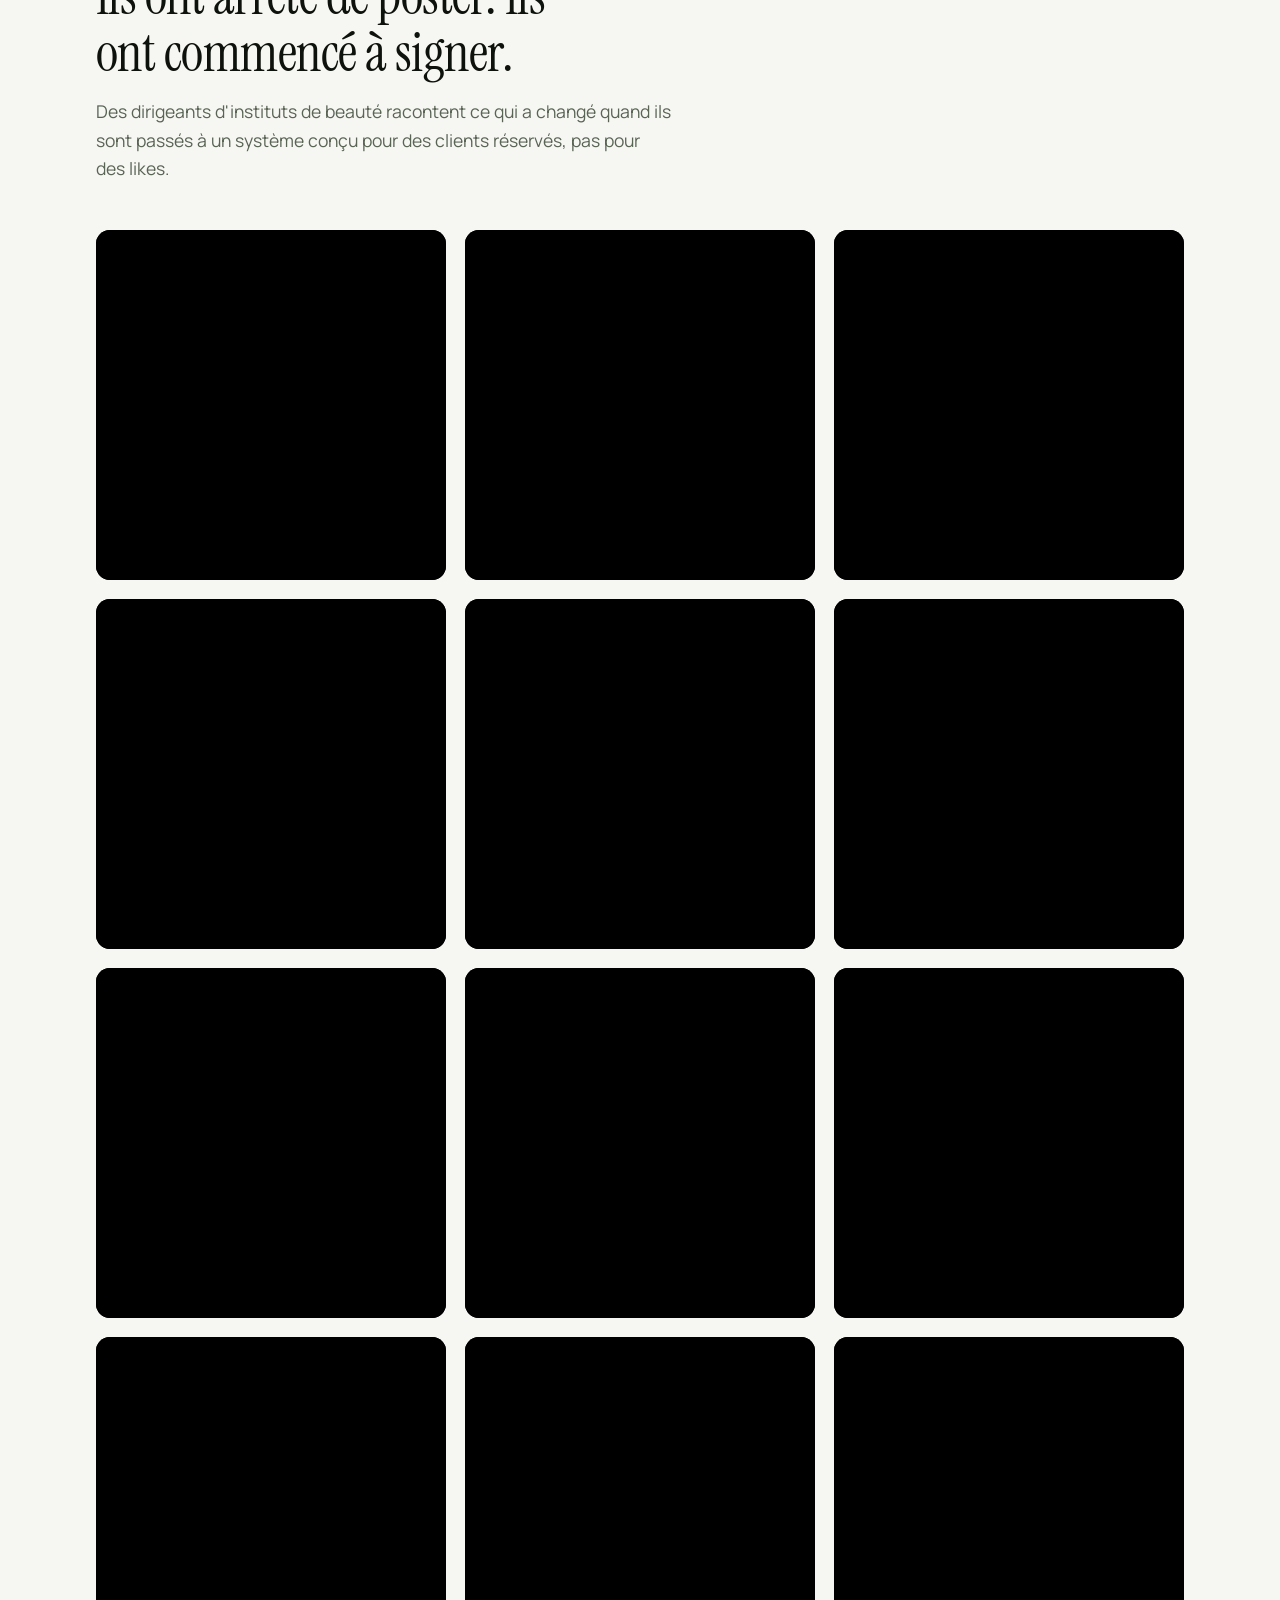
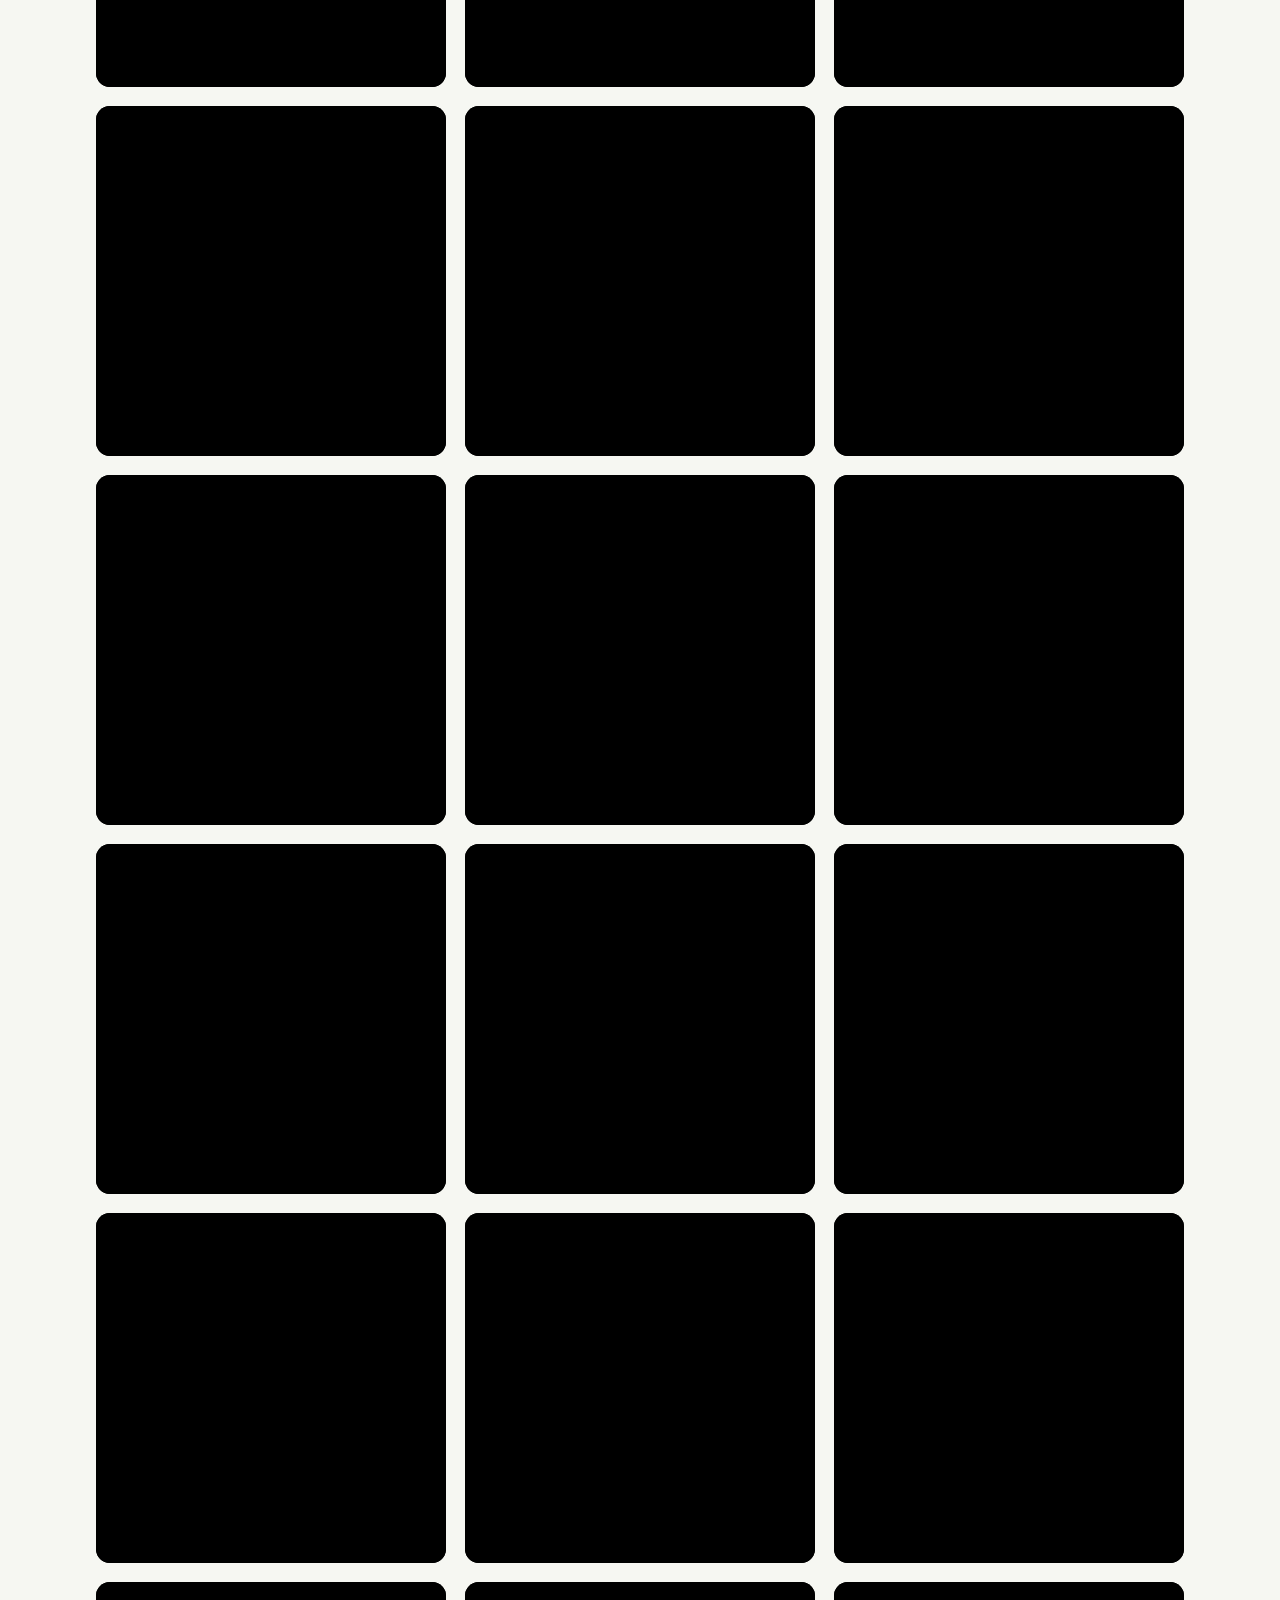
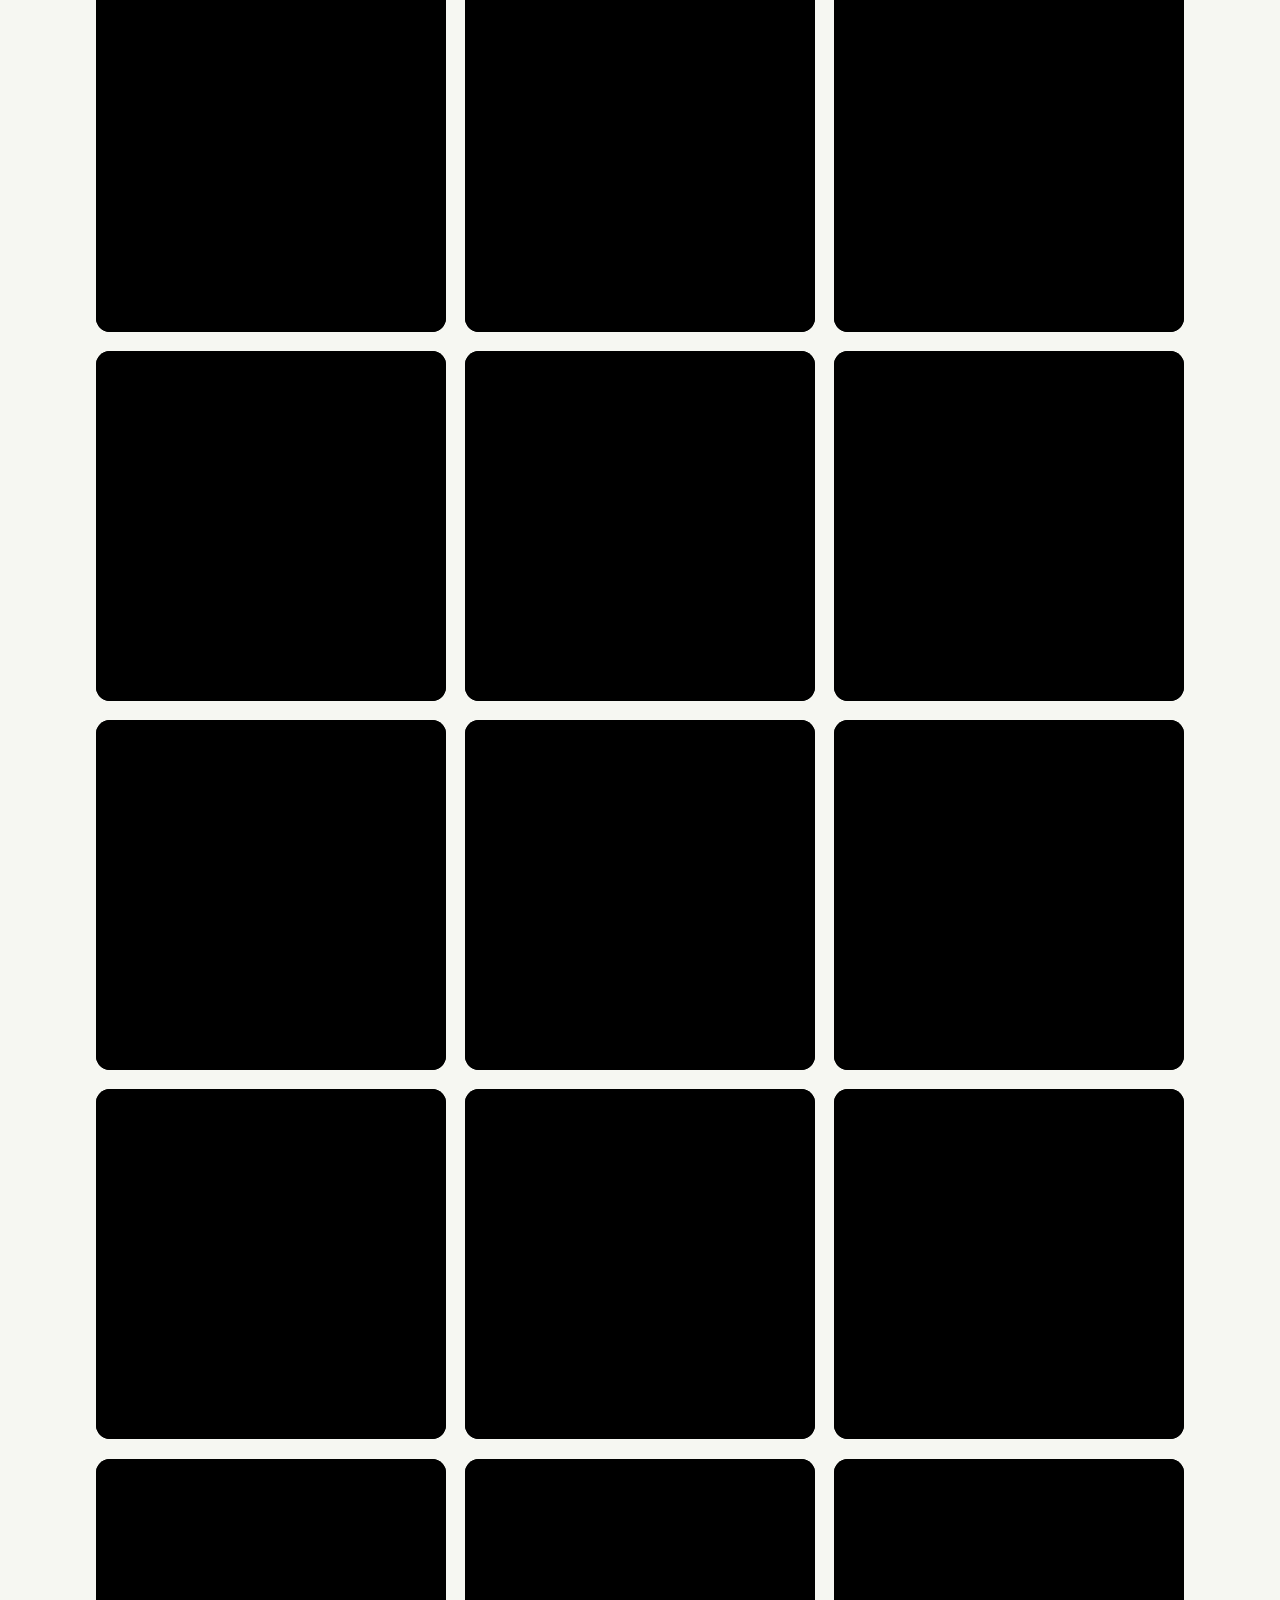
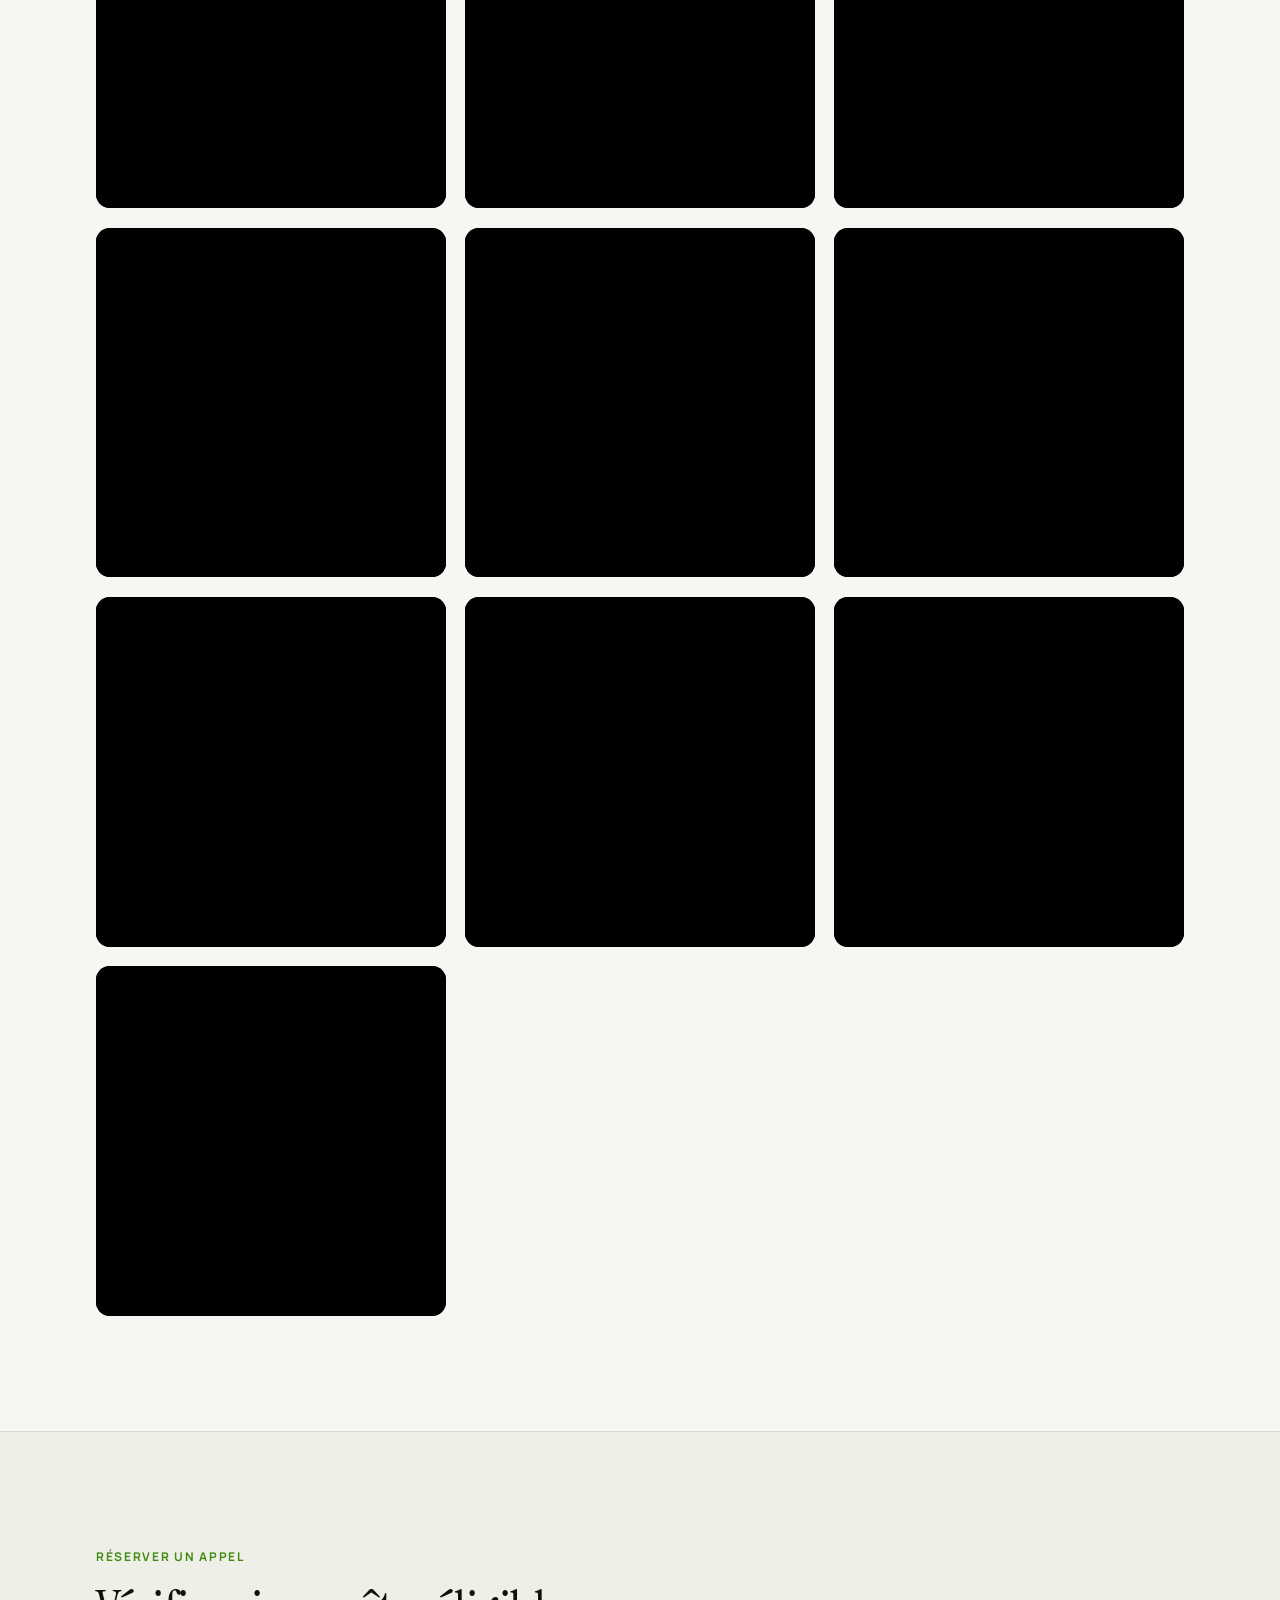
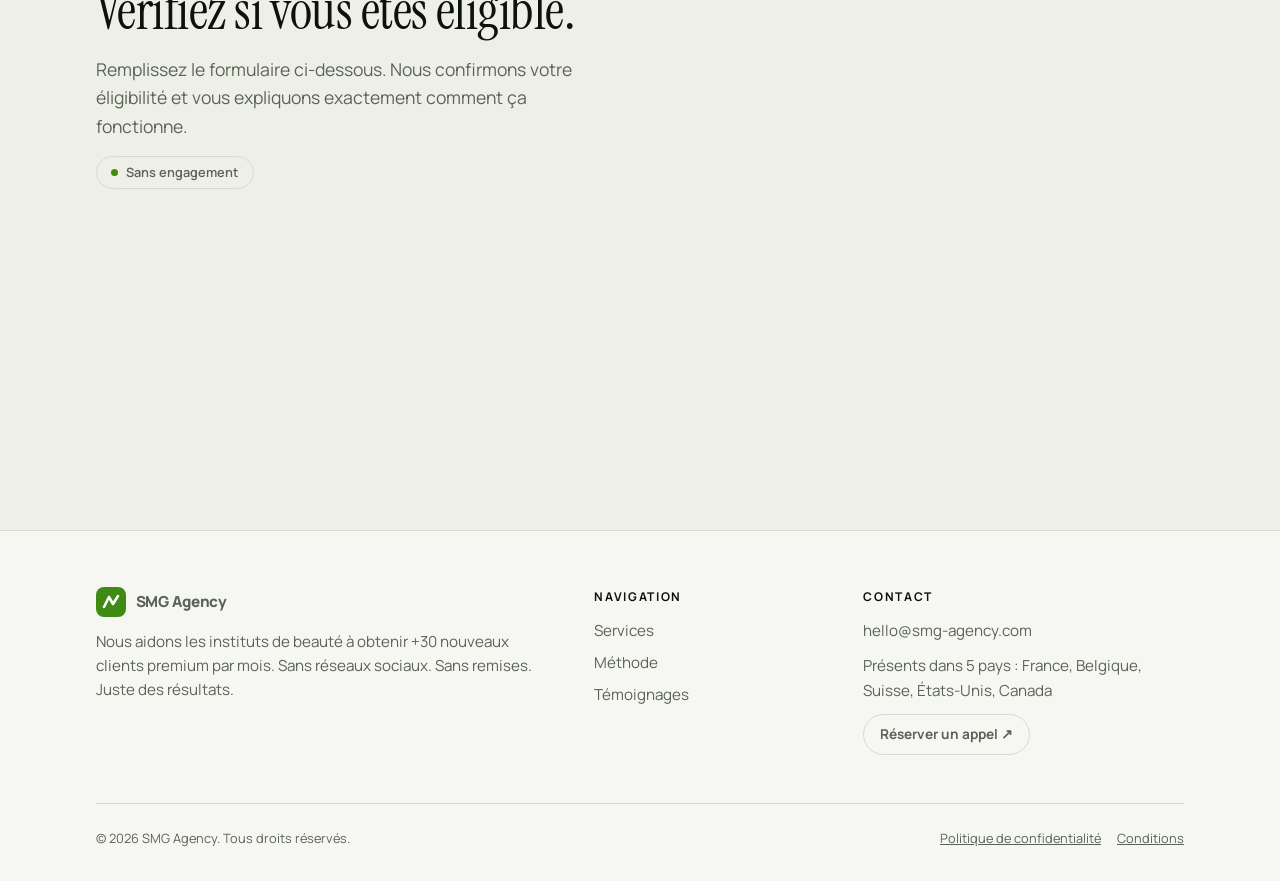
==== commit 50e141f8: "Accueil : section témoignages avec toutes les vidéos Co-Authored-By: Claude Fable 5.1 <noreply@anthr" ====
--- a/index.html
+++ b/index.html
@@ -19,7 +19,7 @@
   <div class="menu">
     <a href="#services">Services</a>
     <a href="#process">Méthode</a>
-    <a href="temoignages.html">Témoignages</a>
+    <a href="#temoignages">Témoignages</a>
     <a class="btn primary small" href="#book">Réserver un appel ↗</a>
   </div>
 </nav></div></header>
@@ -68,6 +68,62 @@
   </div>
 </div></section>
 
+<section id="temoignages"><div class="wrap">
+  <div class="head">
+    <span class="eyebrow">Résultats clients</span>
+    <h2>Ils ont arrêté de poster. Ils ont commencé à signer.</h2>
+    <p class="lead">Des dirigeants d'instituts de beauté racontent ce qui a changé quand ils sont passés à un système conçu pour des clients réservés, pas pour des likes.</p>
+  </div>
+  <div class="vgrid">
+    <div class="video"><iframe src="https://player.vimeo.com/video/1170816785?h=dc587e19d5&badge=0&autopause=0&transparent=0&player_id=0&app_id=58479" allow="autoplay; fullscreen; picture-in-picture" allowfullscreen title="Témoignage client 1" loading="lazy"></iframe></div>
+    <div class="video"><iframe src="https://player.vimeo.com/video/1187430212?h=d7c97bf0d0&badge=0&autopause=0&transparent=0&player_id=0&app_id=58479" allow="autoplay; fullscreen; picture-in-picture" allowfullscreen title="Témoignage client 2" loading="lazy"></iframe></div>
+    <div class="video"><iframe src="https://player.vimeo.com/video/1154285626?h=cadeab37e9&badge=0&autopause=0&transparent=0&player_id=0&app_id=58479" allow="autoplay; fullscreen; picture-in-picture" allowfullscreen title="Témoignage client 3" loading="lazy"></iframe></div>
+    <div class="video"><iframe src="https://player.vimeo.com/video/1170811531?h=ed6fe5a21b&badge=0&autopause=0&transparent=0&player_id=0&app_id=58479" allow="autoplay; fullscreen; picture-in-picture" allowfullscreen title="Témoignage client 4" loading="lazy"></iframe></div>
+    <div class="video"><iframe src="https://player.vimeo.com/video/1170821075?h=94a333f344&badge=0&autopause=0&transparent=0&player_id=0&app_id=58479" allow="autoplay; fullscreen; picture-in-picture" allowfullscreen title="Témoignage client 5" loading="lazy"></iframe></div>
+    <div class="video"><iframe src="https://player.vimeo.com/video/1140703734?h=4c9c15f393&badge=0&autopause=0&transparent=0&player_id=0&app_id=58479" allow="autoplay; fullscreen; picture-in-picture" allowfullscreen title="Témoignage client 6" loading="lazy"></iframe></div>
+    <div class="video"><iframe src="https://player.vimeo.com/video/974029098?h=5e9d1a5191&badge=0&autopause=0&transparent=0&player_id=0&app_id=58479" allow="autoplay; fullscreen; picture-in-picture" allowfullscreen title="Témoignage client 7" loading="lazy"></iframe></div>
+    <div class="video"><iframe src="https://player.vimeo.com/video/974028527?h=5e06ab76f6&badge=0&autopause=0&transparent=0&player_id=0&app_id=58479" allow="autoplay; fullscreen; picture-in-picture" allowfullscreen title="Témoignage client 8" loading="lazy"></iframe></div>
+    <div class="video"><iframe src="https://player.vimeo.com/video/1029229661?h=489410b3f9&badge=0&autopause=0&transparent=0&player_id=0&app_id=58479" allow="autoplay; fullscreen; picture-in-picture" allowfullscreen title="Témoignage client 9" loading="lazy"></iframe></div>
+    <div class="video"><iframe src="https://player.vimeo.com/video/1032588773?badge=0&autopause=0&transparent=0&player_id=0&app_id=58479" allow="autoplay; fullscreen; picture-in-picture" allowfullscreen title="Témoignage client 10" loading="lazy"></iframe></div>
+    <div class="video"><iframe src="https://player.vimeo.com/video/1032588784?badge=0&autopause=0&transparent=0&player_id=0&app_id=58479" allow="autoplay; fullscreen; picture-in-picture" allowfullscreen title="Témoignage client 11" loading="lazy"></iframe></div>
+    <div class="video"><iframe src="https://player.vimeo.com/video/1032588800?badge=0&autopause=0&transparent=0&player_id=0&app_id=58479" allow="autoplay; fullscreen; picture-in-picture" allowfullscreen title="Témoignage client 12" loading="lazy"></iframe></div>
+    <div class="video"><iframe src="https://player.vimeo.com/video/1032588817?badge=0&autopause=0&transparent=0&player_id=0&app_id=58479" allow="autoplay; fullscreen; picture-in-picture" allowfullscreen title="Témoignage client 13" loading="lazy"></iframe></div>
+    <div class="video"><iframe src="https://player.vimeo.com/video/1032588871?badge=0&autopause=0&transparent=0&player_id=0&app_id=58479" allow="autoplay; fullscreen; picture-in-picture" allowfullscreen title="Témoignage client 14" loading="lazy"></iframe></div>
+    <div class="video"><iframe src="https://player.vimeo.com/video/1032588857?badge=0&autopause=0&transparent=0&player_id=0&app_id=58479" allow="autoplay; fullscreen; picture-in-picture" allowfullscreen title="Témoignage client 15" loading="lazy"></iframe></div>
+    <div class="video"><iframe src="https://player.vimeo.com/video/1032588884?badge=0&autopause=0&transparent=0&player_id=0&app_id=58479" allow="autoplay; fullscreen; picture-in-picture" allowfullscreen title="Témoignage client 16" loading="lazy"></iframe></div>
+    <div class="video"><iframe src="https://player.vimeo.com/video/1032588899?badge=0&autopause=0&transparent=0&player_id=0&app_id=58479" allow="autoplay; fullscreen; picture-in-picture" allowfullscreen title="Témoignage client 17" loading="lazy"></iframe></div>
+    <div class="video"><iframe src="https://player.vimeo.com/video/1032588939?badge=0&autopause=0&transparent=0&player_id=0&app_id=58479" allow="autoplay; fullscreen; picture-in-picture" allowfullscreen title="Témoignage client 18" loading="lazy"></iframe></div>
+    <div class="video"><iframe src="https://player.vimeo.com/video/1032588960?badge=0&autopause=0&transparent=0&player_id=0&app_id=58479" allow="autoplay; fullscreen; picture-in-picture" allowfullscreen title="Témoignage client 19" loading="lazy"></iframe></div>
+    <div class="video"><iframe src="https://player.vimeo.com/video/1032589065?badge=0&autopause=0&transparent=0&player_id=0&app_id=58479" allow="autoplay; fullscreen; picture-in-picture" allowfullscreen title="Témoignage client 20" loading="lazy"></iframe></div>
+    <div class="video"><iframe src="https://player.vimeo.com/video/1032589106?badge=0&autopause=0&transparent=0&player_id=0&app_id=58479" allow="autoplay; fullscreen; picture-in-picture" allowfullscreen title="Témoignage client 21" loading="lazy"></iframe></div>
+    <div class="video"><iframe src="https://player.vimeo.com/video/1032589050?badge=0&autopause=0&transparent=0&player_id=0&app_id=58479" allow="autoplay; fullscreen; picture-in-picture" allowfullscreen title="Témoignage client 22" loading="lazy"></iframe></div>
+    <div class="video"><iframe src="https://player.vimeo.com/video/1032589123?badge=0&autopause=0&transparent=0&player_id=0&app_id=58479" allow="autoplay; fullscreen; picture-in-picture" allowfullscreen title="Témoignage client 23" loading="lazy"></iframe></div>
+    <div class="video"><iframe src="https://player.vimeo.com/video/1032589249?badge=0&autopause=0&transparent=0&player_id=0&app_id=58479" allow="autoplay; fullscreen; picture-in-picture" allowfullscreen title="Témoignage client 24" loading="lazy"></iframe></div>
+    <div class="video"><iframe src="https://player.vimeo.com/video/1032593119?badge=0&autopause=0&transparent=0&player_id=0&app_id=58479" allow="autoplay; fullscreen; picture-in-picture" allowfullscreen title="Témoignage client 25" loading="lazy"></iframe></div>
+    <div class="video"><iframe src="https://player.vimeo.com/video/1032593161?badge=0&autopause=0&transparent=0&player_id=0&app_id=58479" allow="autoplay; fullscreen; picture-in-picture" allowfullscreen title="Témoignage client 26" loading="lazy"></iframe></div>
+    <div class="video"><iframe src="https://player.vimeo.com/video/1032589001?badge=0&autopause=0&transparent=0&player_id=0&app_id=58479" allow="autoplay; fullscreen; picture-in-picture" allowfullscreen title="Témoignage client 27" loading="lazy"></iframe></div>
+    <div class="video"><iframe src="https://player.vimeo.com/video/1032593181?badge=0&autopause=0&transparent=0&player_id=0&app_id=58479" allow="autoplay; fullscreen; picture-in-picture" allowfullscreen title="Témoignage client 28" loading="lazy"></iframe></div>
+    <div class="video"><iframe src="https://player.vimeo.com/video/1032593198?badge=0&autopause=0&transparent=0&player_id=0&app_id=58479" allow="autoplay; fullscreen; picture-in-picture" allowfullscreen title="Témoignage client 29" loading="lazy"></iframe></div>
+    <div class="video"><iframe src="https://player.vimeo.com/video/1032593217?badge=0&autopause=0&transparent=0&player_id=0&app_id=58479" allow="autoplay; fullscreen; picture-in-picture" allowfullscreen title="Témoignage client 30" loading="lazy"></iframe></div>
+    <div class="video"><iframe src="https://player.vimeo.com/video/1032593234?badge=0&autopause=0&transparent=0&player_id=0&app_id=58479" allow="autoplay; fullscreen; picture-in-picture" allowfullscreen title="Témoignage client 31" loading="lazy"></iframe></div>
+    <div class="video"><iframe src="https://player.vimeo.com/video/1032593267?badge=0&autopause=0&transparent=0&player_id=0&app_id=58479" allow="autoplay; fullscreen; picture-in-picture" allowfullscreen title="Témoignage client 32" loading="lazy"></iframe></div>
+    <div class="video"><iframe src="https://player.vimeo.com/video/1080824410?h=5e4ef446a5&badge=0&autopause=0&transparent=0&player_id=0&app_id=58479" allow="autoplay; fullscreen; picture-in-picture" allowfullscreen title="Témoignage client 33" loading="lazy"></iframe></div>
+    <div class="video"><iframe src="https://player.vimeo.com/video/1080824485?h=bc8d4dd06d&badge=0&autopause=0&transparent=0&player_id=0&app_id=58479" allow="autoplay; fullscreen; picture-in-picture" allowfullscreen title="Témoignage client 34" loading="lazy"></iframe></div>
+    <div class="video"><iframe src="https://player.vimeo.com/video/1080824462?h=617148b22f&badge=0&autopause=0&transparent=0&player_id=0&app_id=58479" allow="autoplay; fullscreen; picture-in-picture" allowfullscreen title="Témoignage client 35" loading="lazy"></iframe></div>
+    <div class="video"><iframe src="https://player.vimeo.com/video/974017987?h=3be0e2655c&badge=0&autopause=0&transparent=0&player_id=0&app_id=58479" allow="autoplay; fullscreen; picture-in-picture" allowfullscreen title="Témoignage client 36" loading="lazy"></iframe></div>
+    <div class="video"><iframe src="https://player.vimeo.com/video/974028005?h=2d6fc492a2&badge=0&autopause=0&transparent=0&player_id=0&app_id=58479" allow="autoplay; fullscreen; picture-in-picture" allowfullscreen title="Témoignage client 37" loading="lazy"></iframe></div>
+    <div class="video"><iframe src="https://player.vimeo.com/video/1080847813?h=c318166ef6&badge=0&autopause=0&transparent=0&player_id=0&app_id=58479" allow="autoplay; fullscreen; picture-in-picture" allowfullscreen title="Témoignage client 38" loading="lazy"></iframe></div>
+    <div class="video"><iframe src="https://player.vimeo.com/video/1080847778?h=b04bb4d2da&badge=0&autopause=0&transparent=0&player_id=0&app_id=58479" allow="autoplay; fullscreen; picture-in-picture" allowfullscreen title="Témoignage client 39" loading="lazy"></iframe></div>
+    <div class="video"><iframe src="https://player.vimeo.com/video/1080853831?h=61e5536aaf&badge=0&autopause=0&transparent=0&player_id=0&app_id=58479" allow="autoplay; fullscreen; picture-in-picture" allowfullscreen title="Témoignage client 40" loading="lazy"></iframe></div>
+    <div class="video"><iframe src="https://player.vimeo.com/video/1032593129?h=960fb629c3&badge=0&autopause=0&transparent=0&player_id=0&app_id=58479" allow="autoplay; fullscreen; picture-in-picture" allowfullscreen title="Témoignage client 41" loading="lazy"></iframe></div>
+    <div class="video"><iframe src="https://player.vimeo.com/video/1132518191?h=c63650b5ac&badge=0&autopause=0&transparent=0&player_id=0&app_id=58479" allow="autoplay; fullscreen; picture-in-picture" allowfullscreen title="Témoignage client 42" loading="lazy"></iframe></div>
+    <div class="video"><iframe src="https://player.vimeo.com/video/1134591664?h=a06c8690fe&badge=0&autopause=0&transparent=0&player_id=0&app_id=58479" allow="autoplay; fullscreen; picture-in-picture" allowfullscreen title="Témoignage client 43" loading="lazy"></iframe></div>
+    <div class="video"><iframe src="https://player.vimeo.com/video/974030028?h=767178ad78&badge=0&autopause=0&transparent=0&player_id=0&app_id=58479" allow="autoplay; fullscreen; picture-in-picture" allowfullscreen title="Témoignage client 44" loading="lazy"></iframe></div>
+    <div class="video"><iframe src="https://player.vimeo.com/video/974029693?h=4bae3d4e45&badge=0&autopause=0&transparent=0&player_id=0&app_id=58479" allow="autoplay; fullscreen; picture-in-picture" allowfullscreen title="Témoignage client 45" loading="lazy"></iframe></div>
+    <div class="video"><iframe src="https://player.vimeo.com/video/974029395?h=0259b26d67&badge=0&autopause=0&transparent=0&player_id=0&app_id=58479" allow="autoplay; fullscreen; picture-in-picture" allowfullscreen title="Témoignage client 46" loading="lazy"></iframe></div>
+  </div>
+</div></section>
+
 <section class="book" id="book"><div class="wrap">
   <div class="head" style="margin-bottom:0">
     <span class="eyebrow">Réserver un appel</span>
@@ -106,7 +162,7 @@
       <a class="logo" href="#top"><svg viewBox="0 0 30 30" aria-hidden="true"><rect width="30" height="30" rx="8" fill="var(--accent)"/><path d="M8 20 L13 10 L17 17 L22 9" fill="none" stroke="var(--accent-ink)" stroke-width="2.6" stroke-linecap="round" stroke-linejoin="round"/></svg>SMG Agency</a>
       <p>Nous aidons les instituts de beauté à obtenir +30 nouveaux clients premium par mois. Sans réseaux sociaux. Sans remises. Juste des résultats.</p>
     </div>
-    <div><h4>Navigation</h4><ul><li><a href="#services">Services</a></li><li><a href="#process">Méthode</a></li><li><a href="temoignages.html">Témoignages</a></li></ul></div>
+    <div><h4>Navigation</h4><ul><li><a href="#services">Services</a></li><li><a href="#process">Méthode</a></li><li><a href="#temoignages">Témoignages</a></li></ul></div>
     <div><h4>Contact</h4><div class="contact"><p>hello@smg-agency.com</p><p>Présents dans 5 pays : France, Belgique, Suisse, États-Unis, Canada</p><a class="btn small" href="#book">Réserver un appel ↗</a></div></div>
   </div>
   <div class="copy"><span>© 2026 SMG Agency. Tous droits réservés.</span><span><a href="#">Politique de confidentialité</a><a href="#">Conditions</a></span></div>
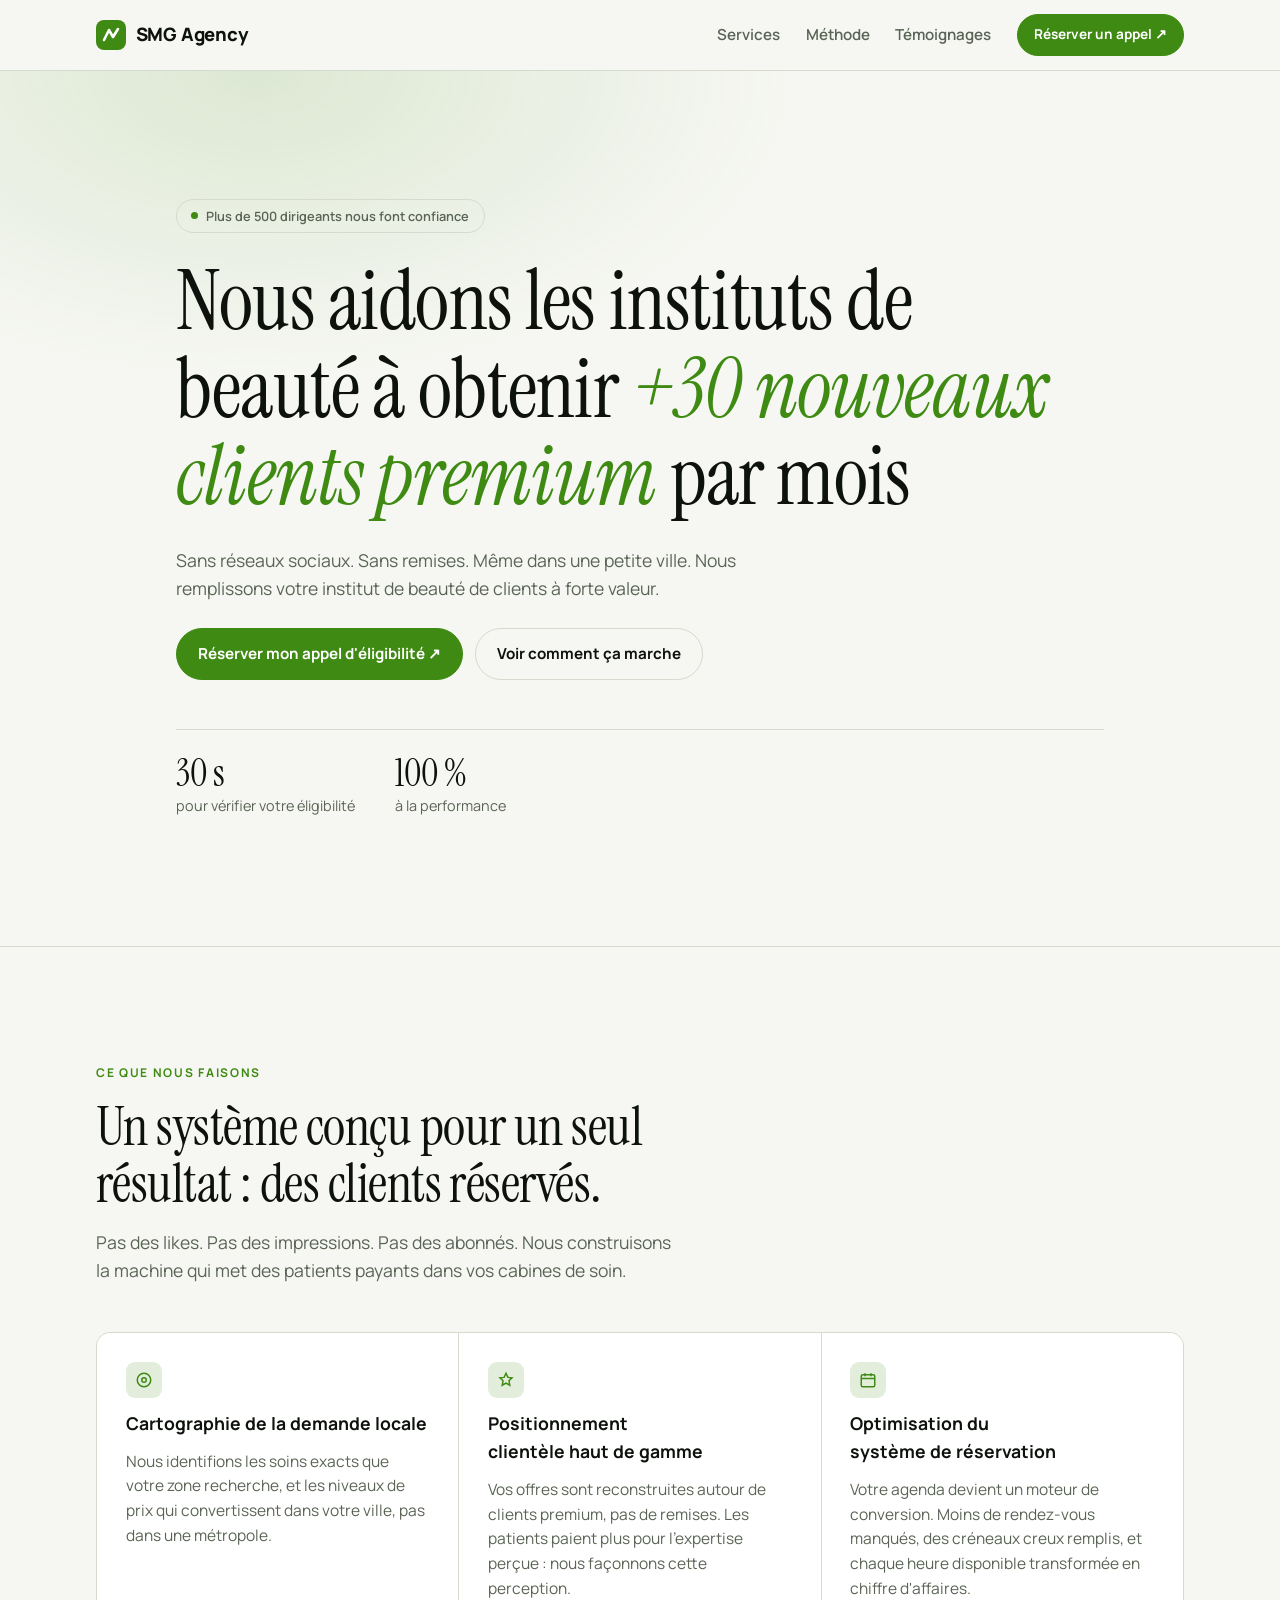
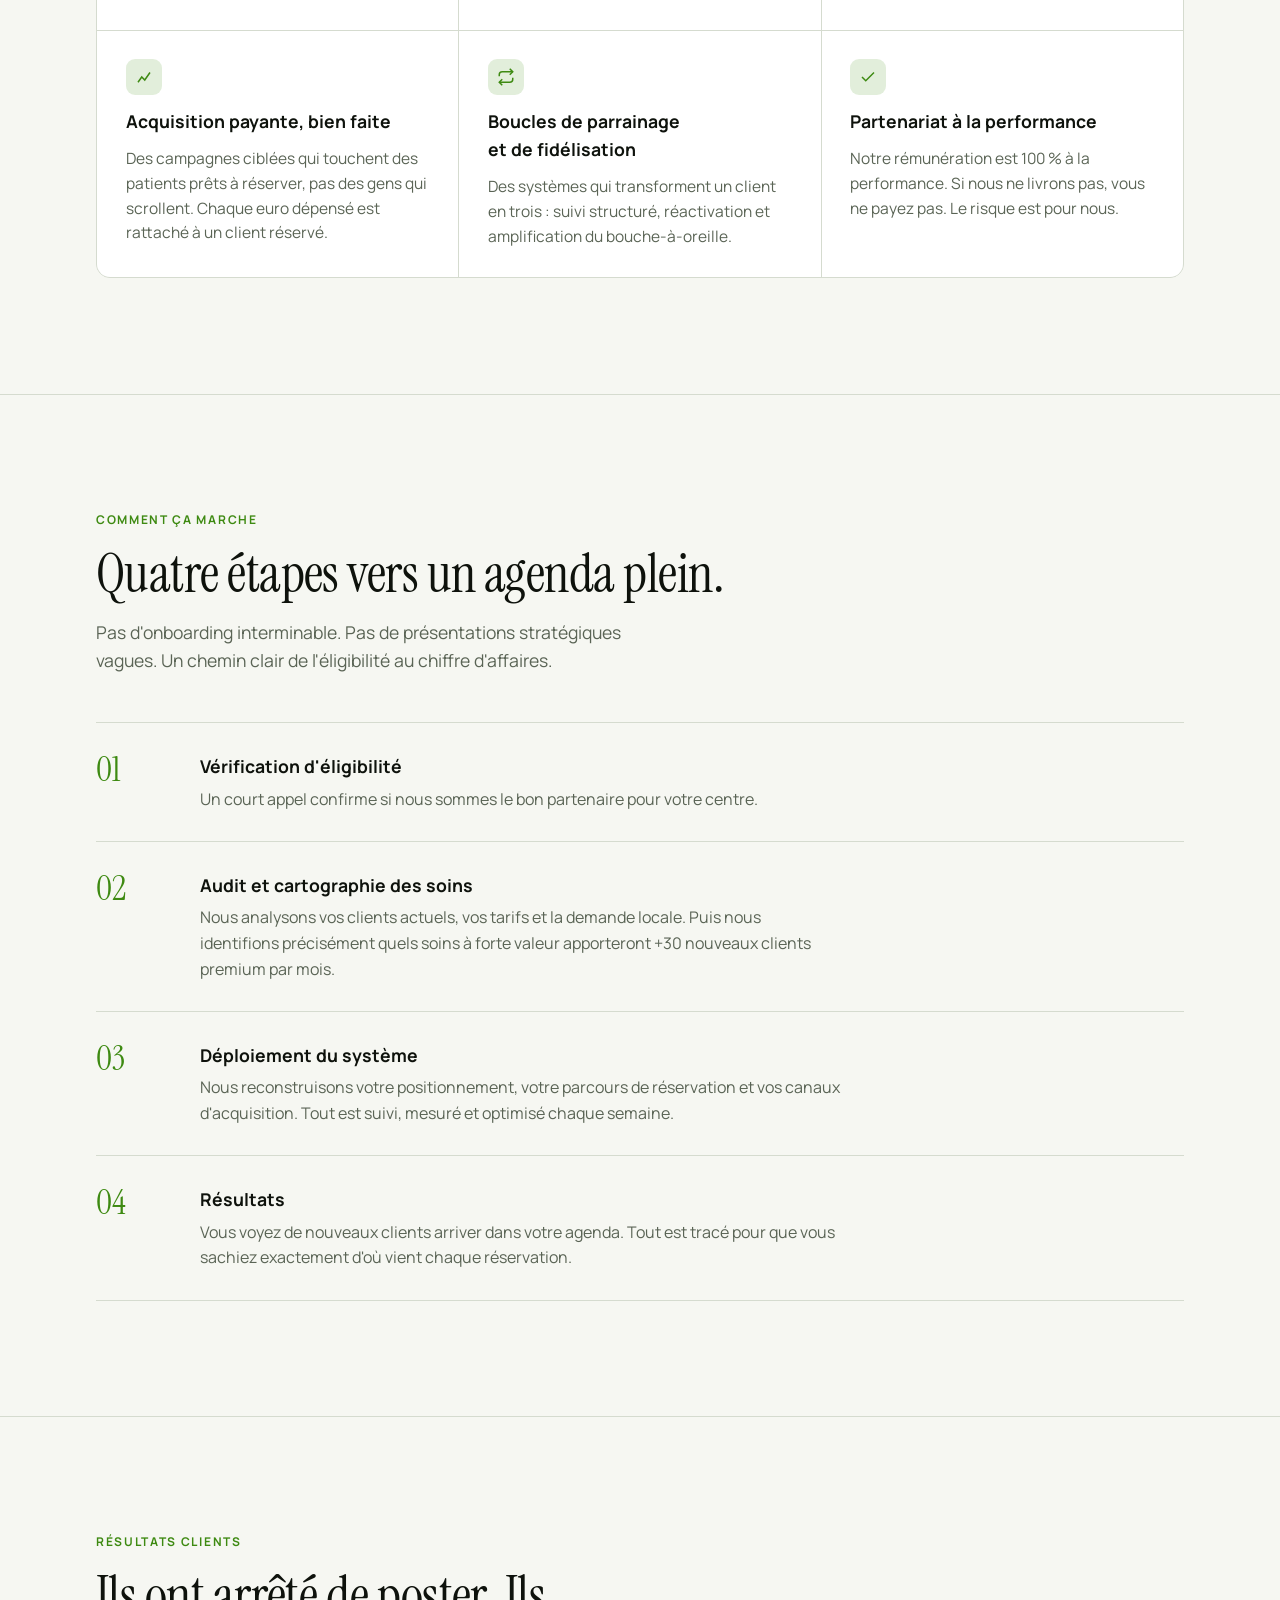
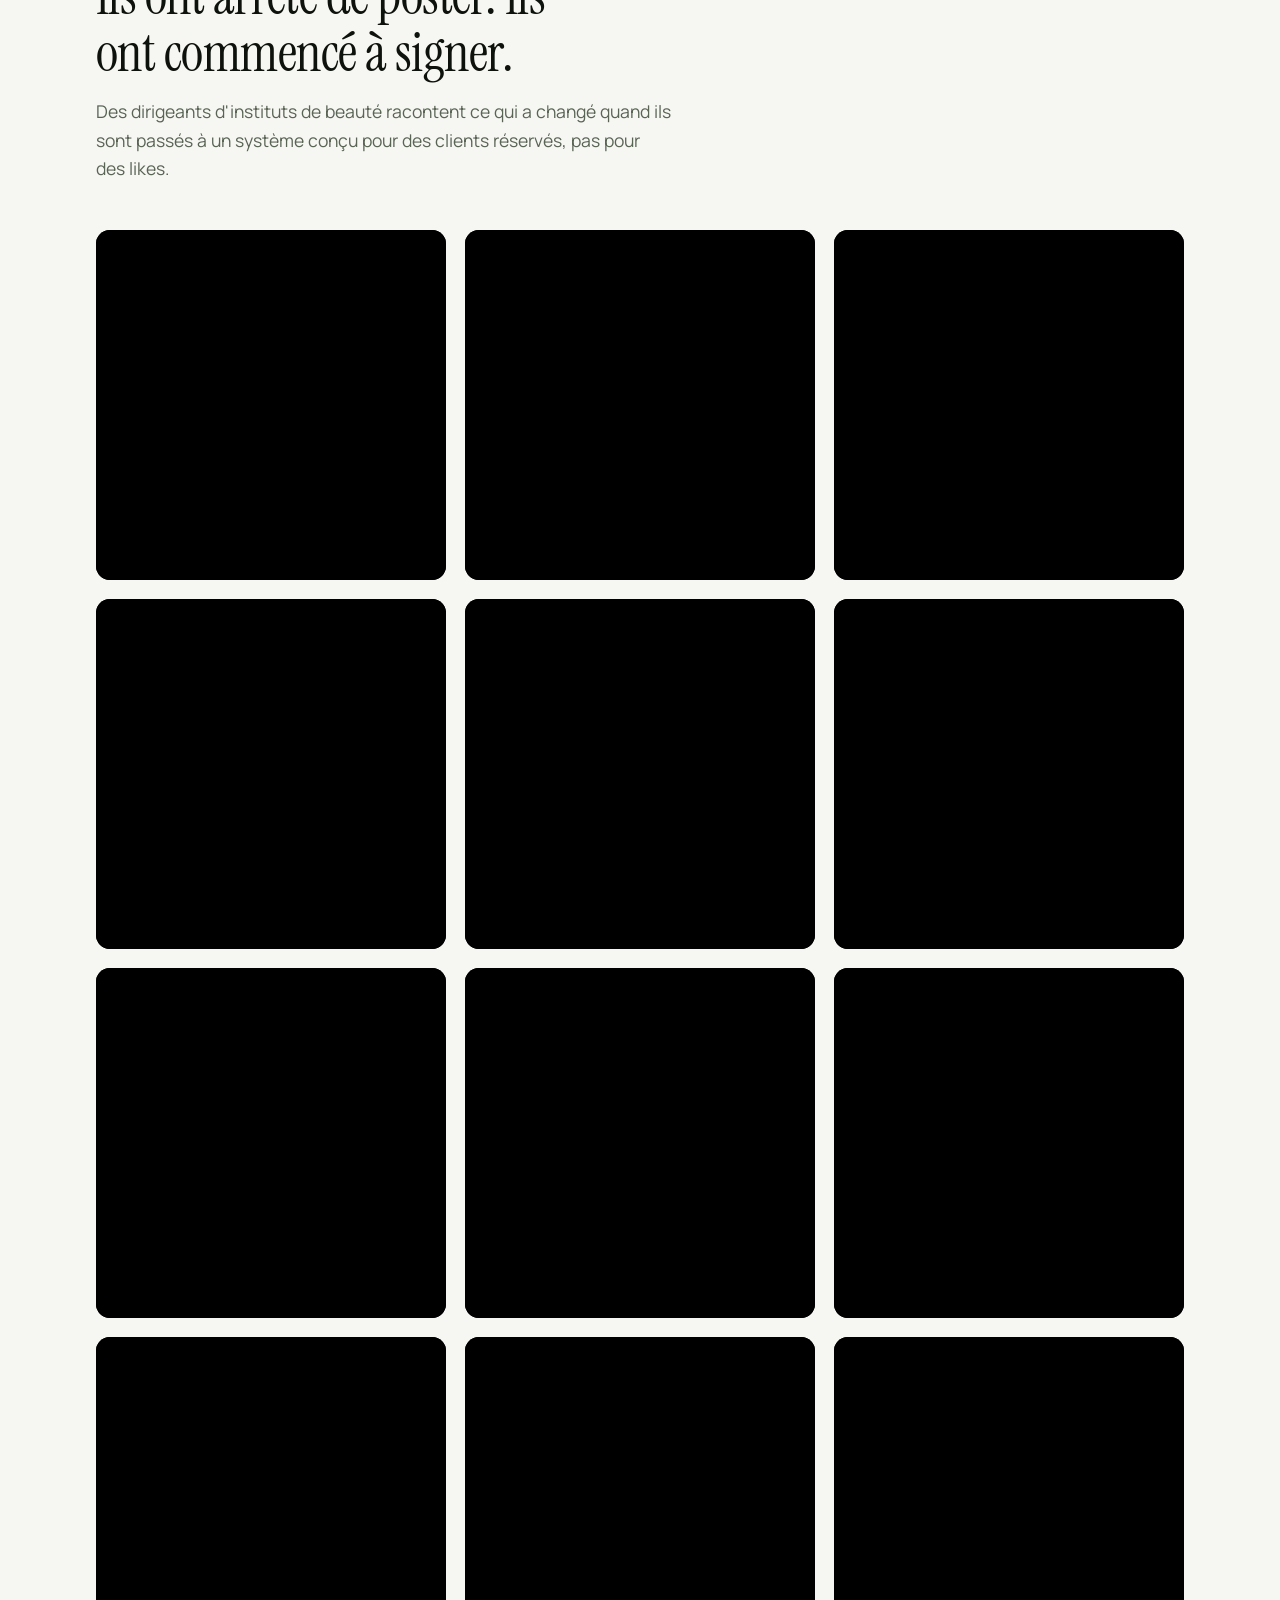
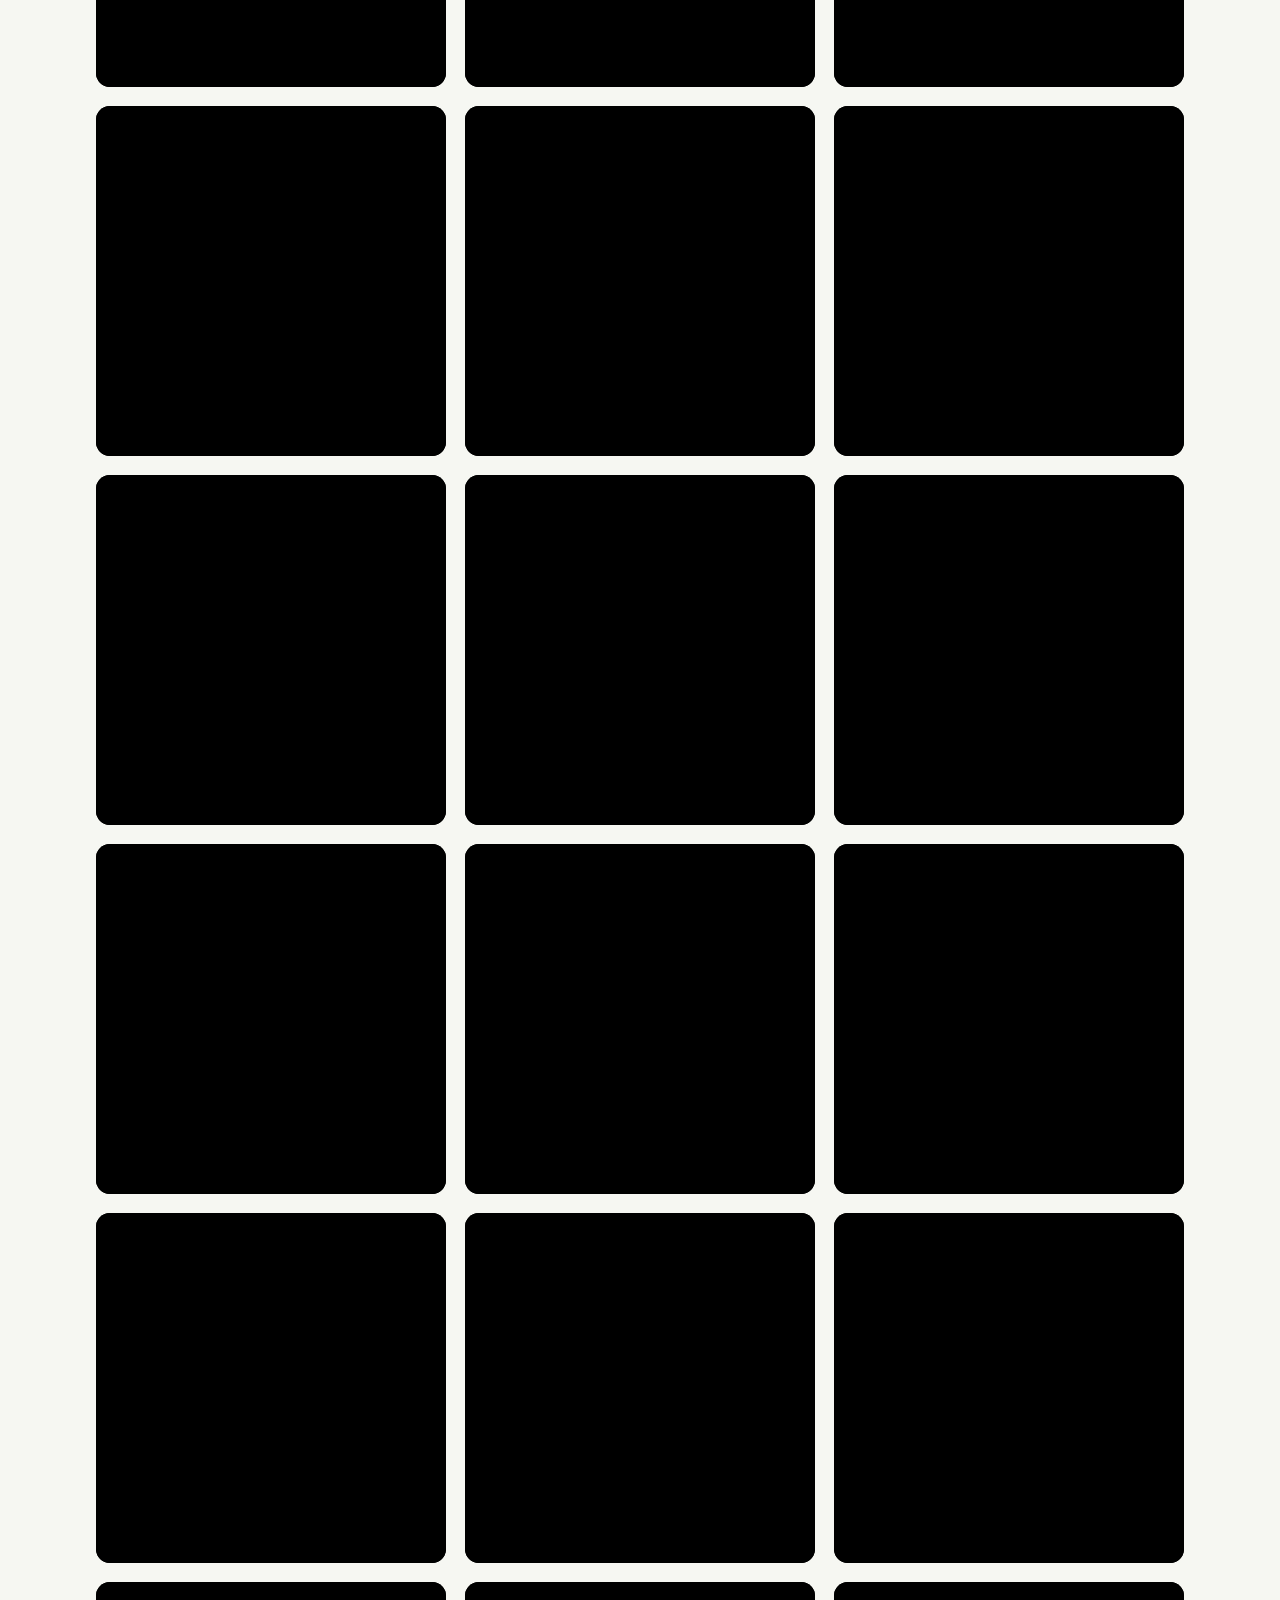
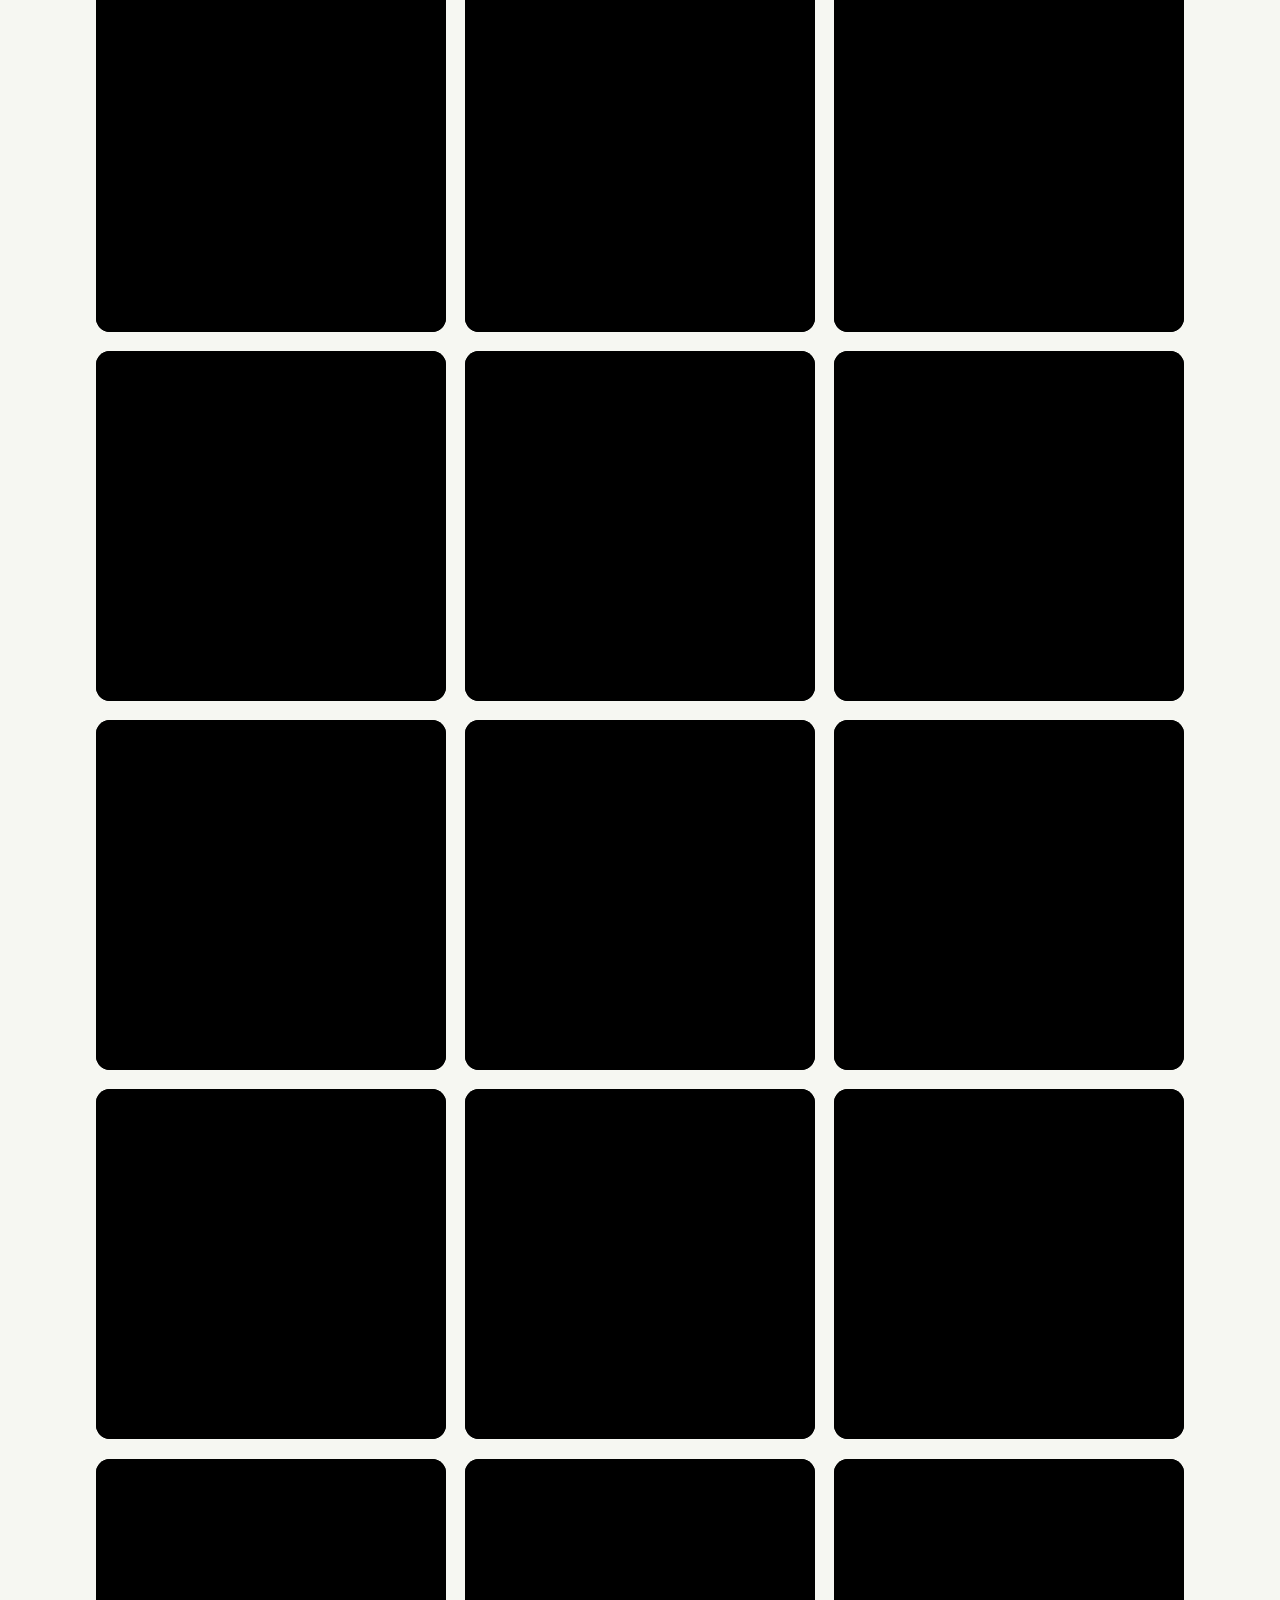
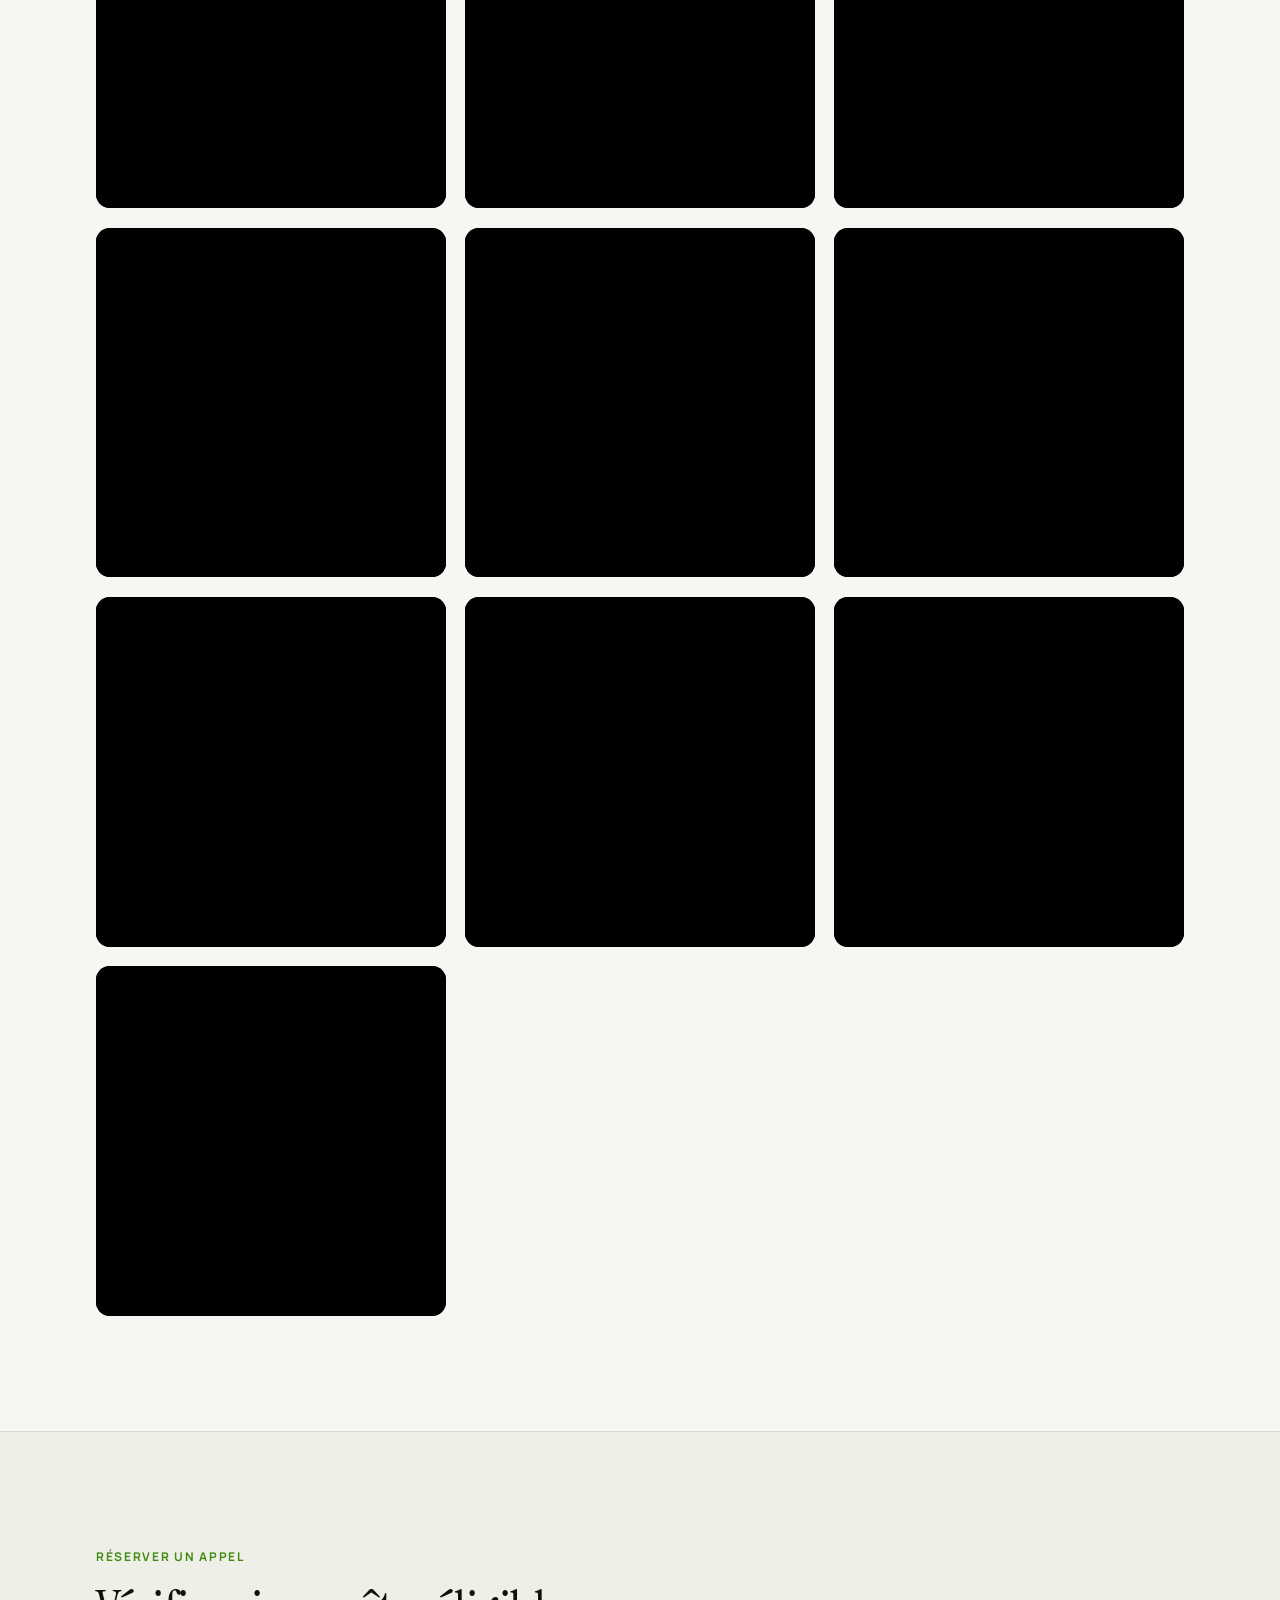
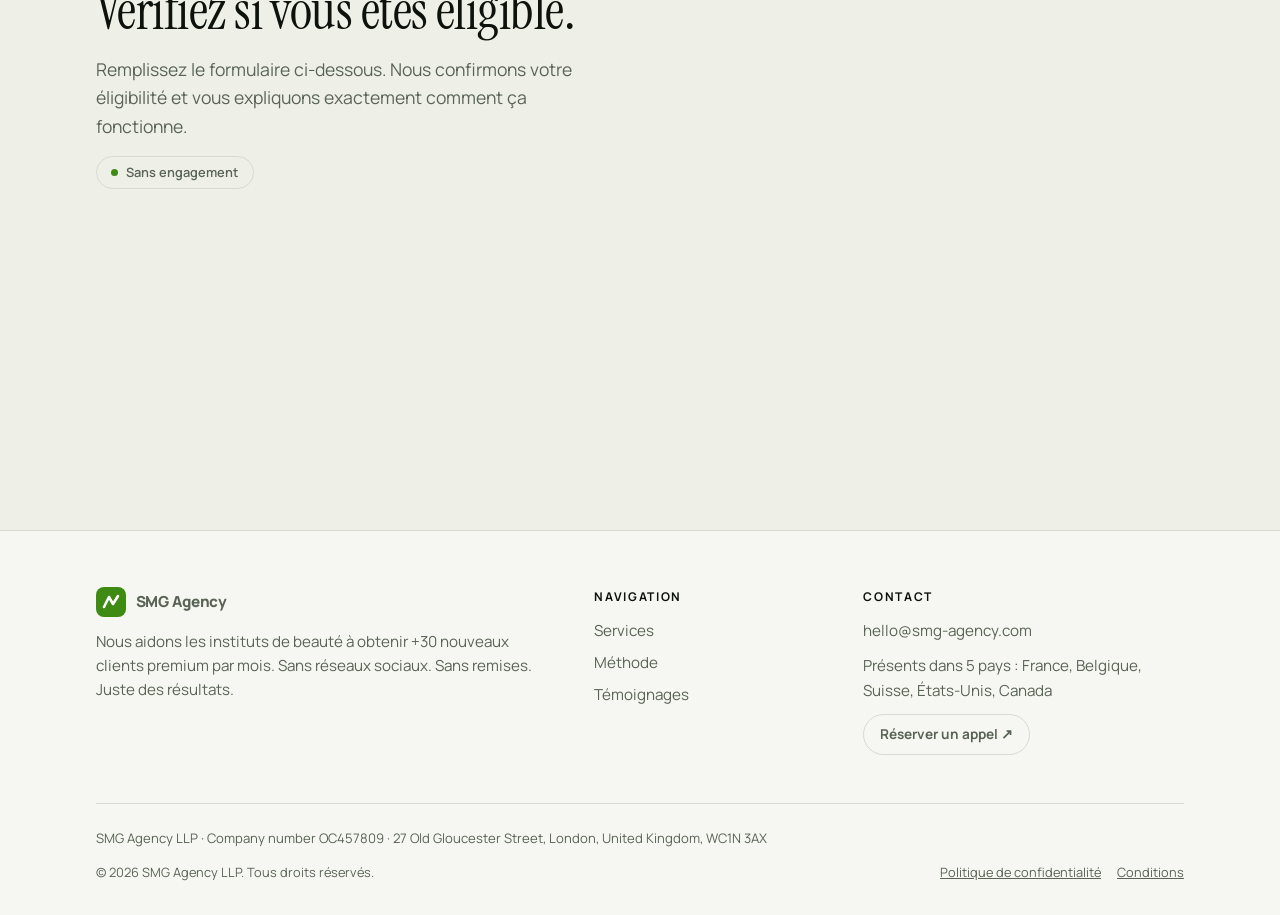
==== commit 758c3b09: "Footer : mentions légales SMG Agency LLP Co-Authored-By: Claude Fable 5.1 <noreply@anthropic.com> Cl" ====
--- a/index.html
+++ b/index.html
@@ -165,7 +165,8 @@
     <div><h4>Navigation</h4><ul><li><a href="#services">Services</a></li><li><a href="#process">Méthode</a></li><li><a href="#temoignages">Témoignages</a></li></ul></div>
     <div><h4>Contact</h4><div class="contact"><p>hello@smg-agency.com</p><p>Présents dans 5 pays : France, Belgique, Suisse, États-Unis, Canada</p><a class="btn small" href="#book">Réserver un appel ↗</a></div></div>
   </div>
-  <div class="copy"><span>© 2026 SMG Agency. Tous droits réservés.</span><span><a href="#">Politique de confidentialité</a><a href="#">Conditions</a></span></div>
+  <p class="legal">SMG Agency LLP · Company number OC457809 · 27 Old Gloucester Street, London, United Kingdom, WC1N 3AX</p>
+  <div class="copy"><span>© 2026 SMG Agency LLP. Tous droits réservés.</span><span><a href="#">Politique de confidentialité</a><a href="#">Conditions</a></span></div>
 </div></footer>
 
 
--- a/styles.css
+++ b/styles.css
@@ -129,3 +129,5 @@
 .feature iframe{position:absolute;inset:0;width:100%;height:100%;border:0}
 .ghl{min-width:0;min-height:460px}
 .ghl iframe{min-height:460px}
+.legal{margin-top:3rem;padding-top:1.5rem;border-top:1px solid var(--line);font-size:.82rem;color:var(--muted)}
+.legal+.copy{margin-top:.8rem;padding-top:0;border-top:0}
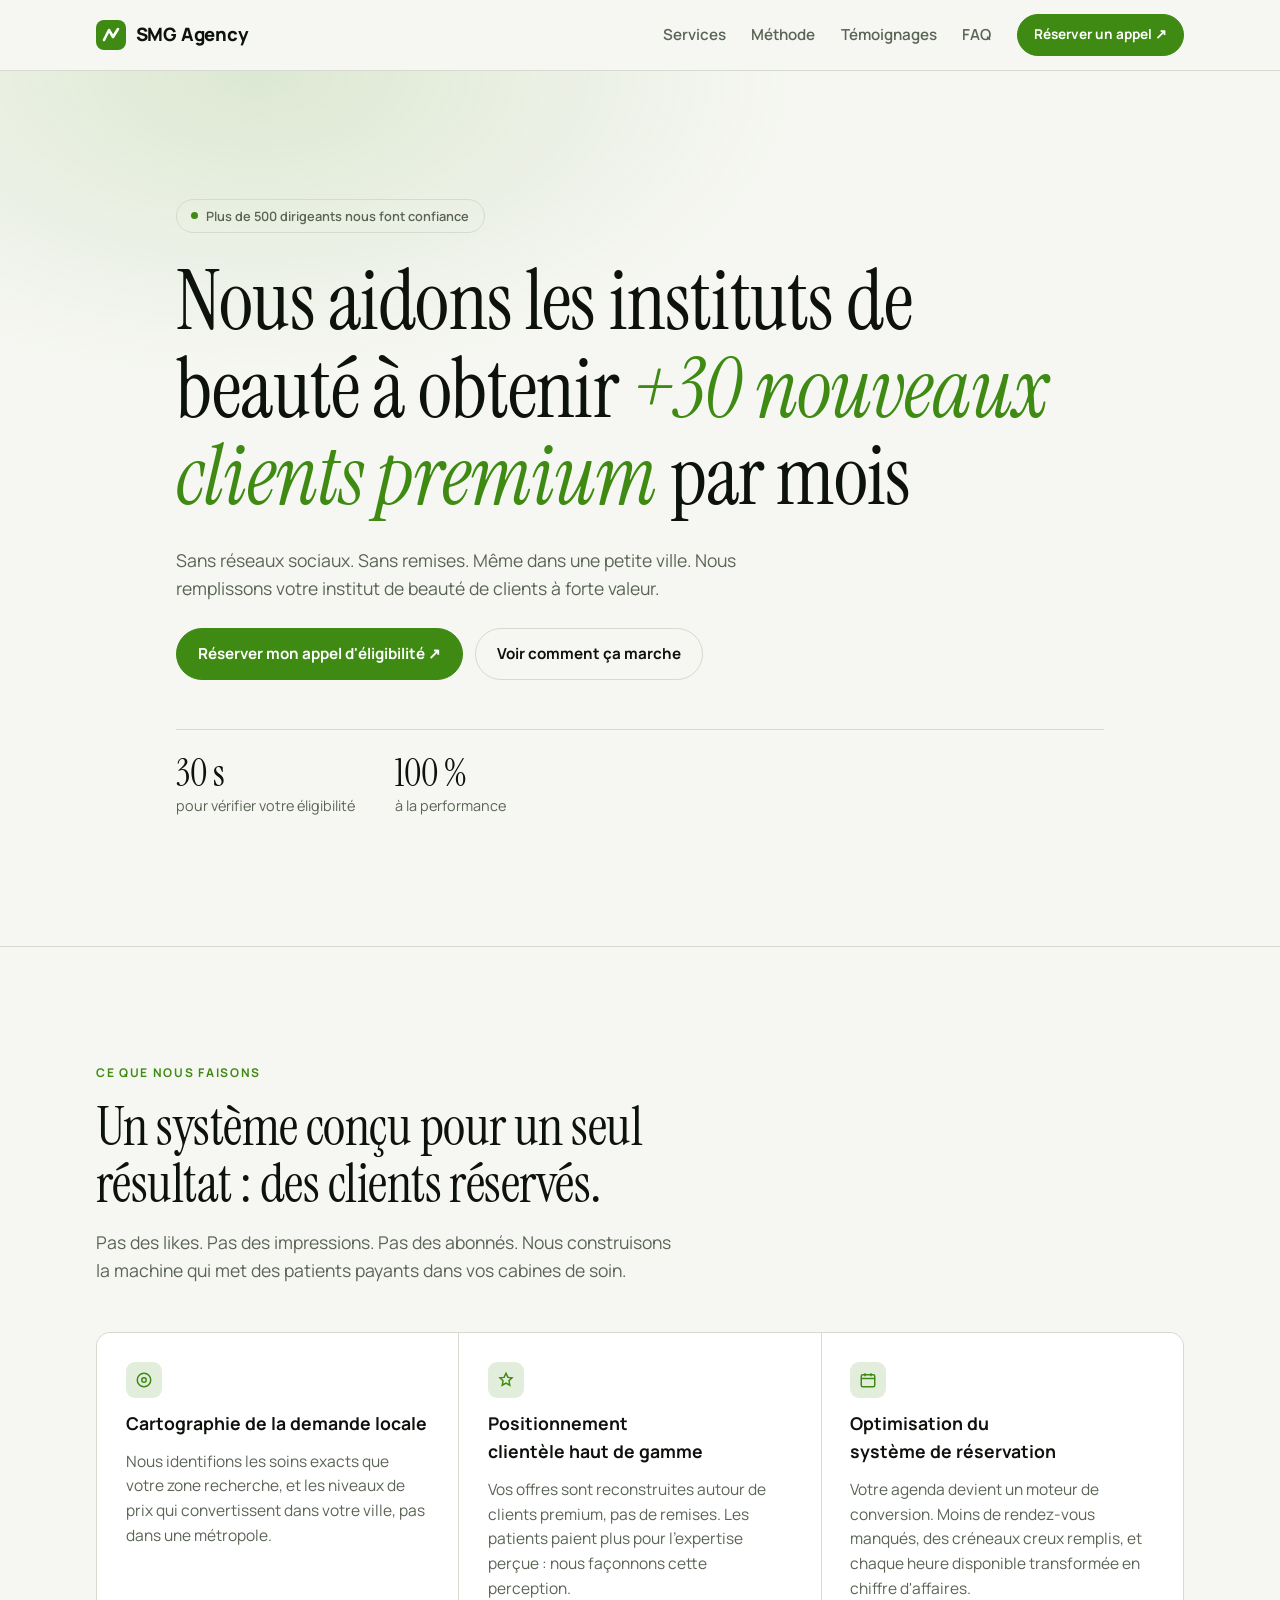
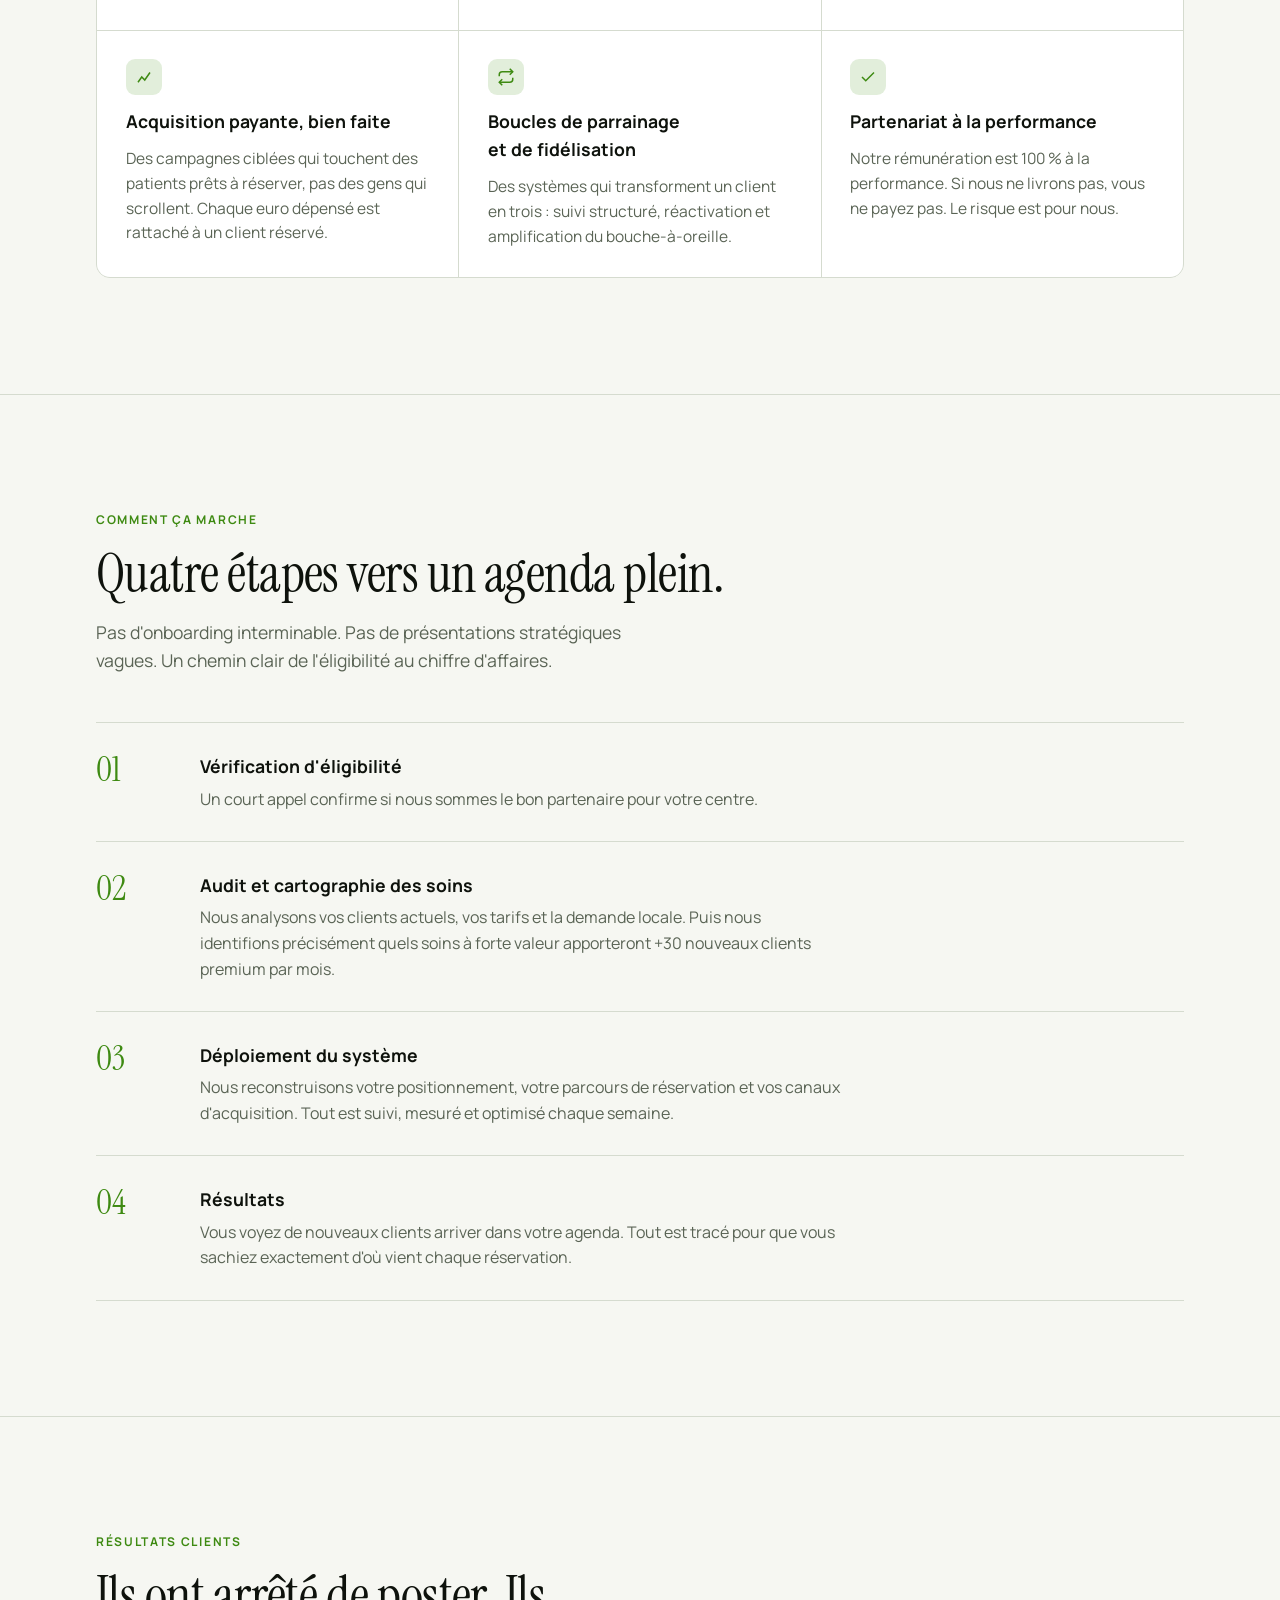
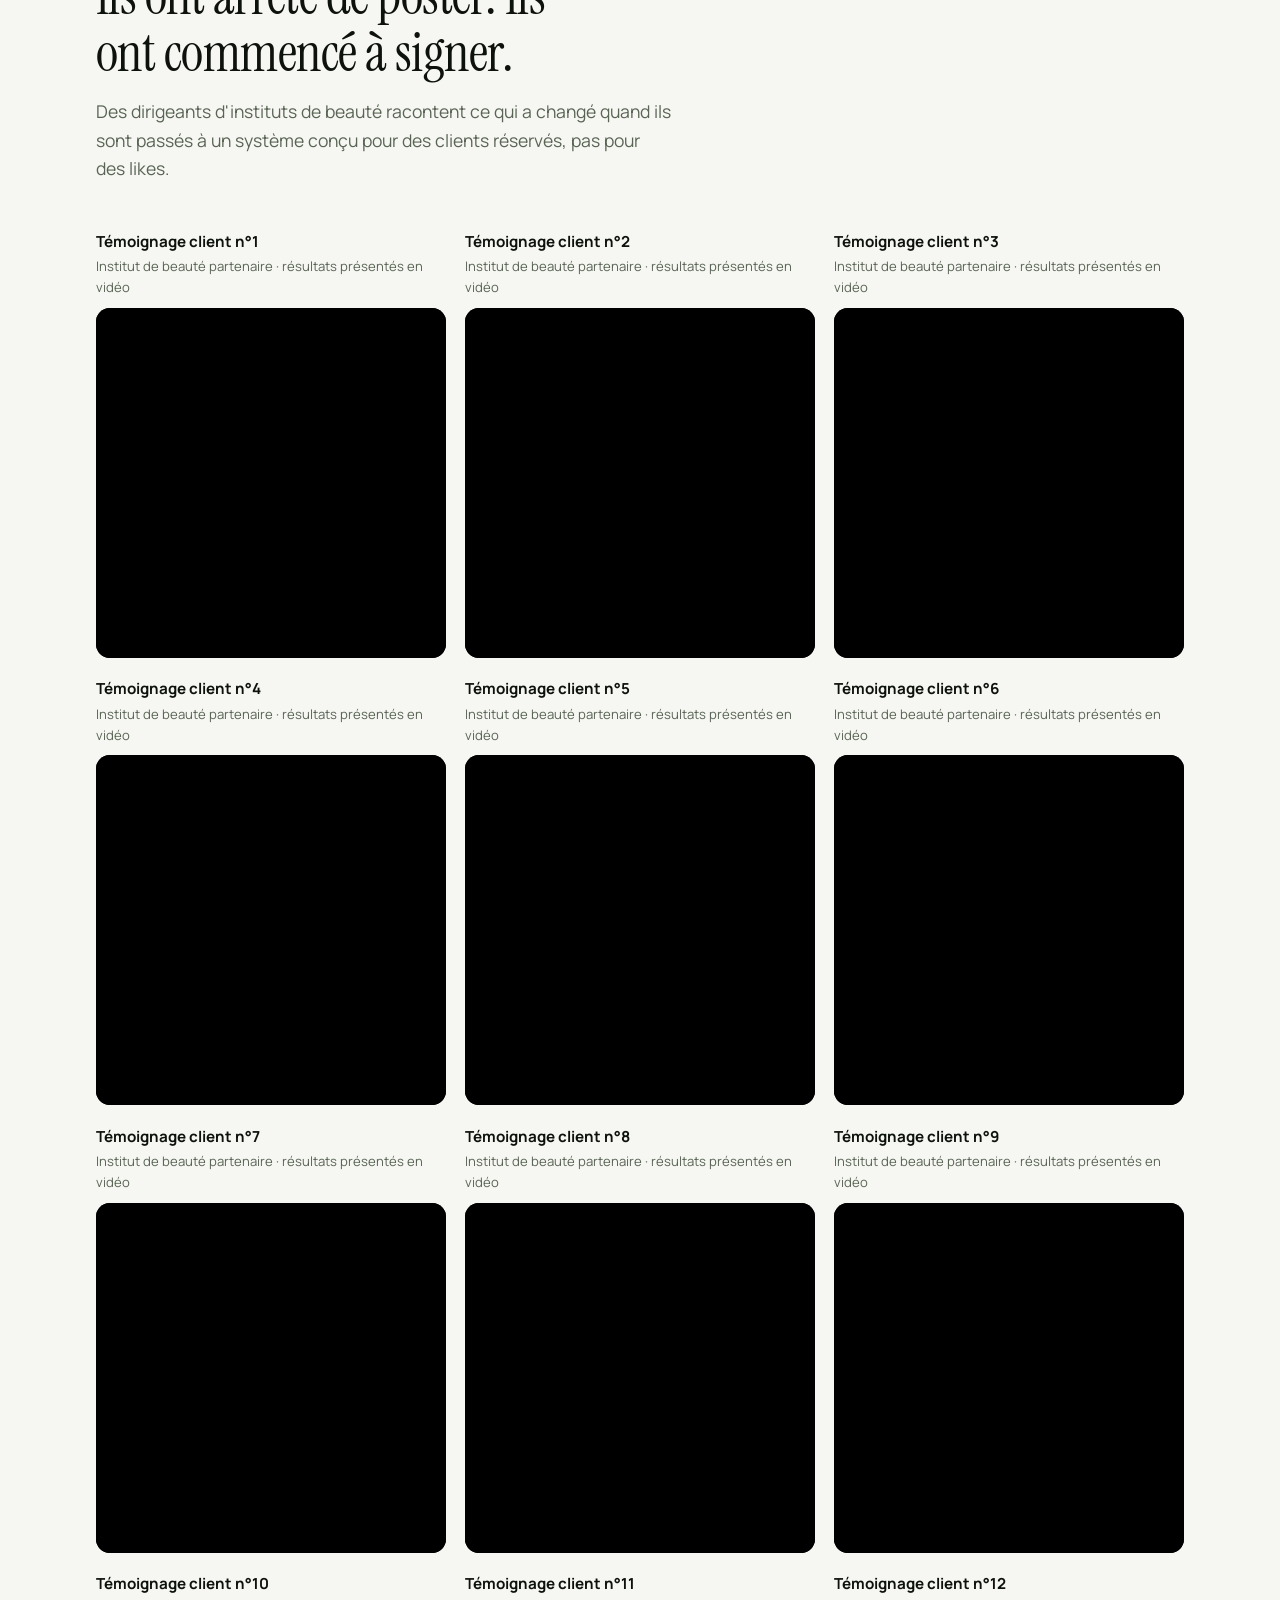
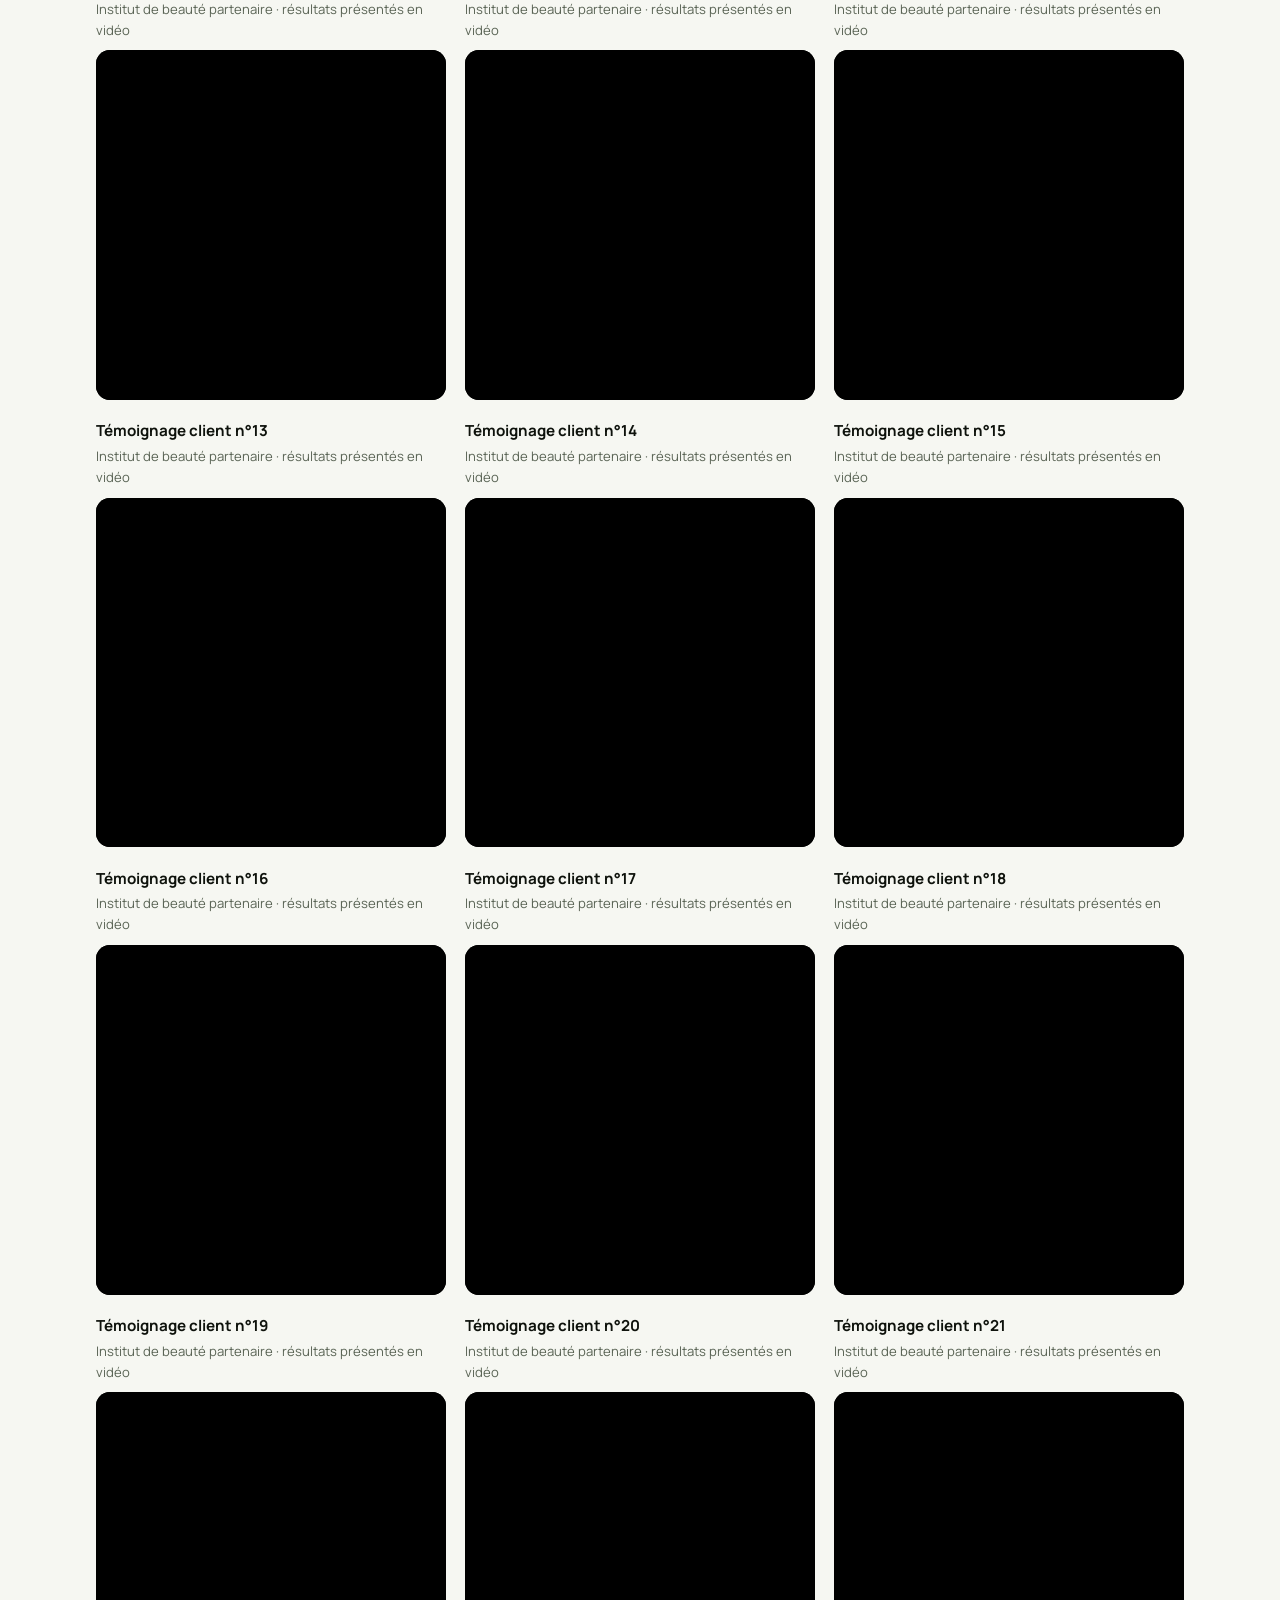
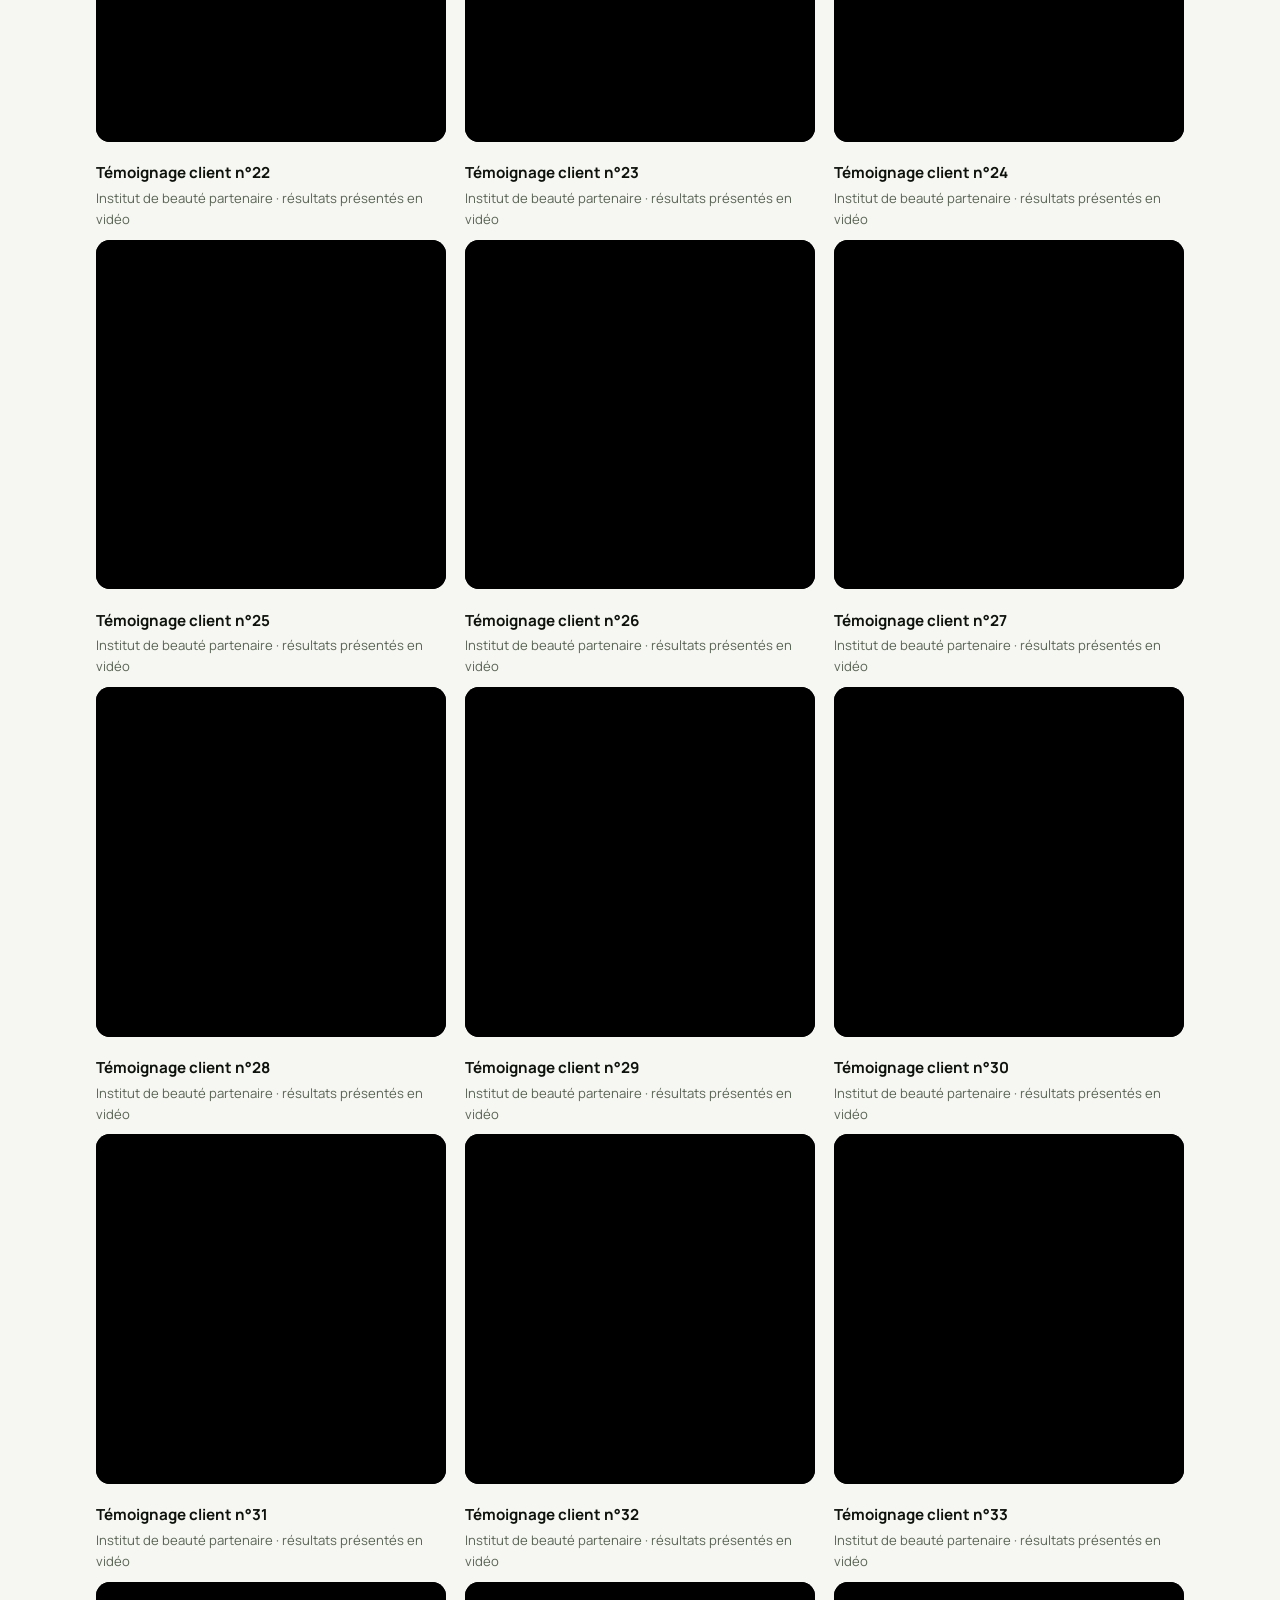
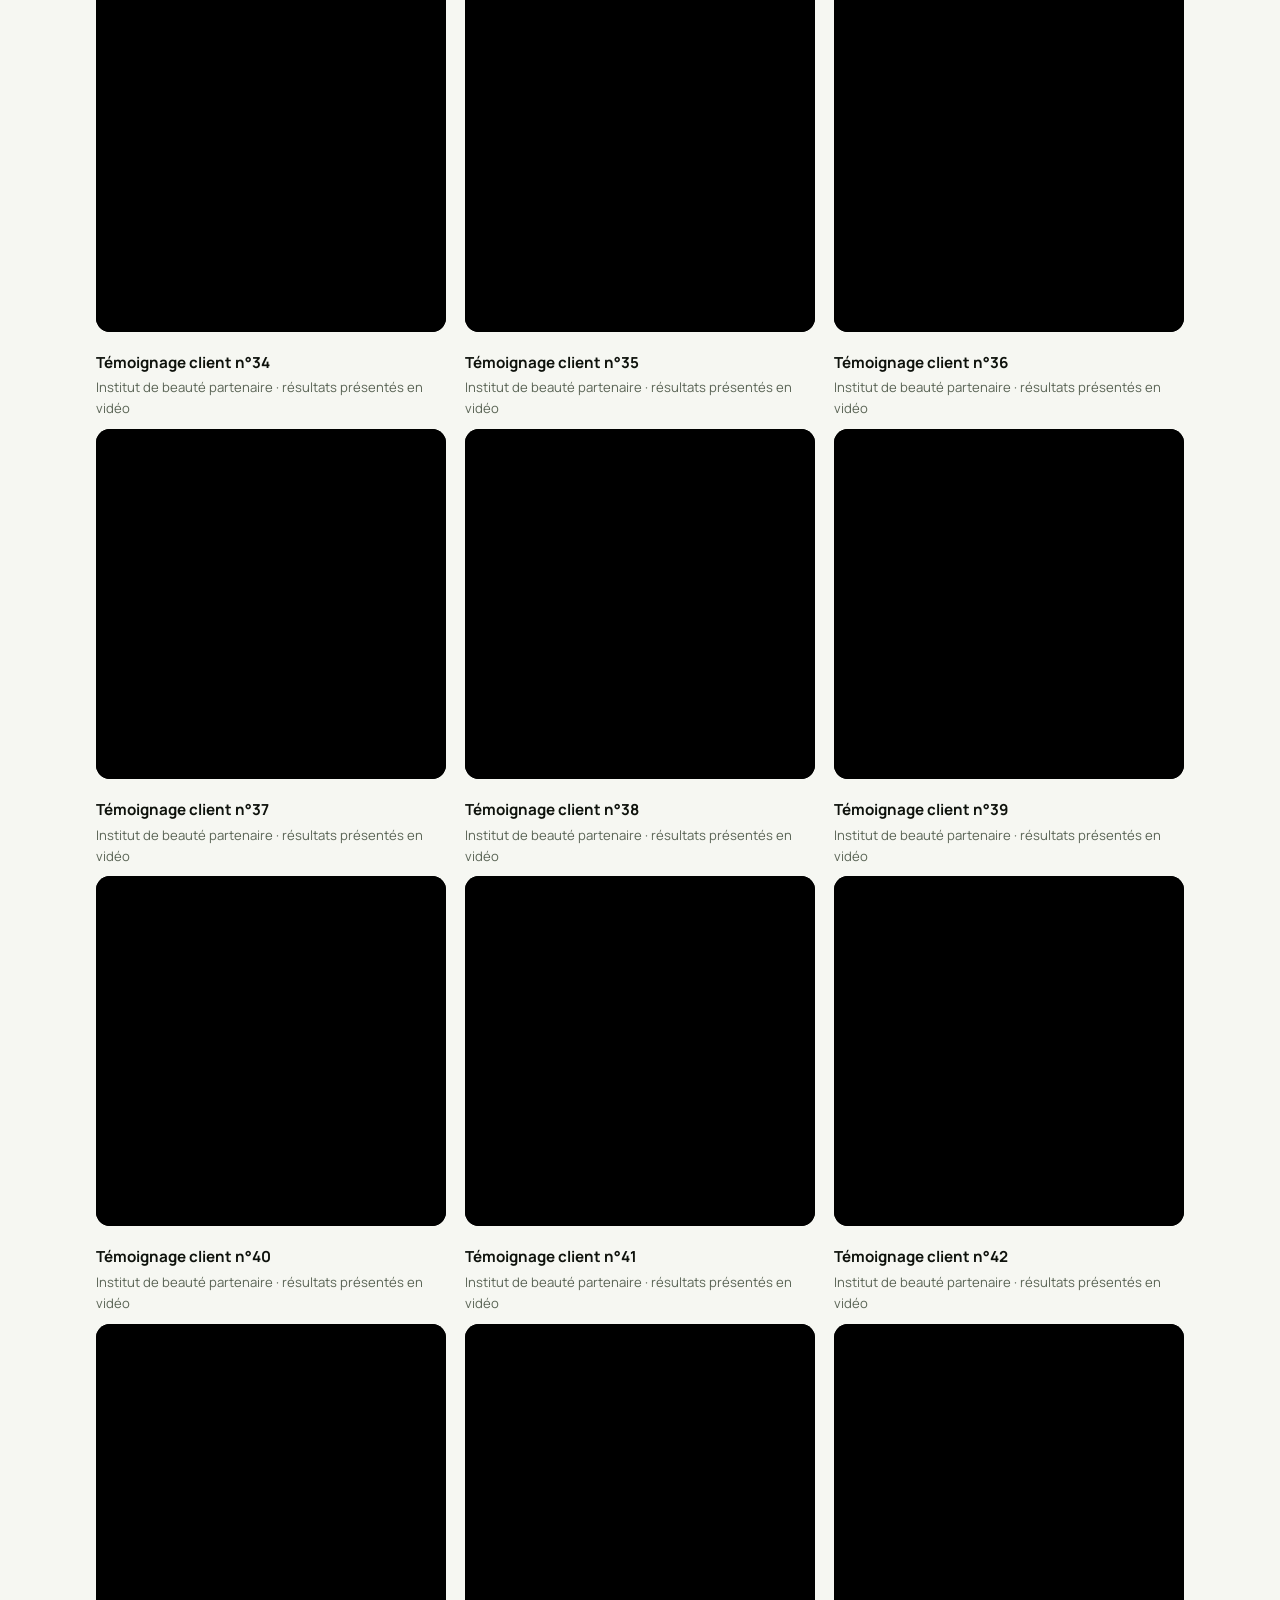
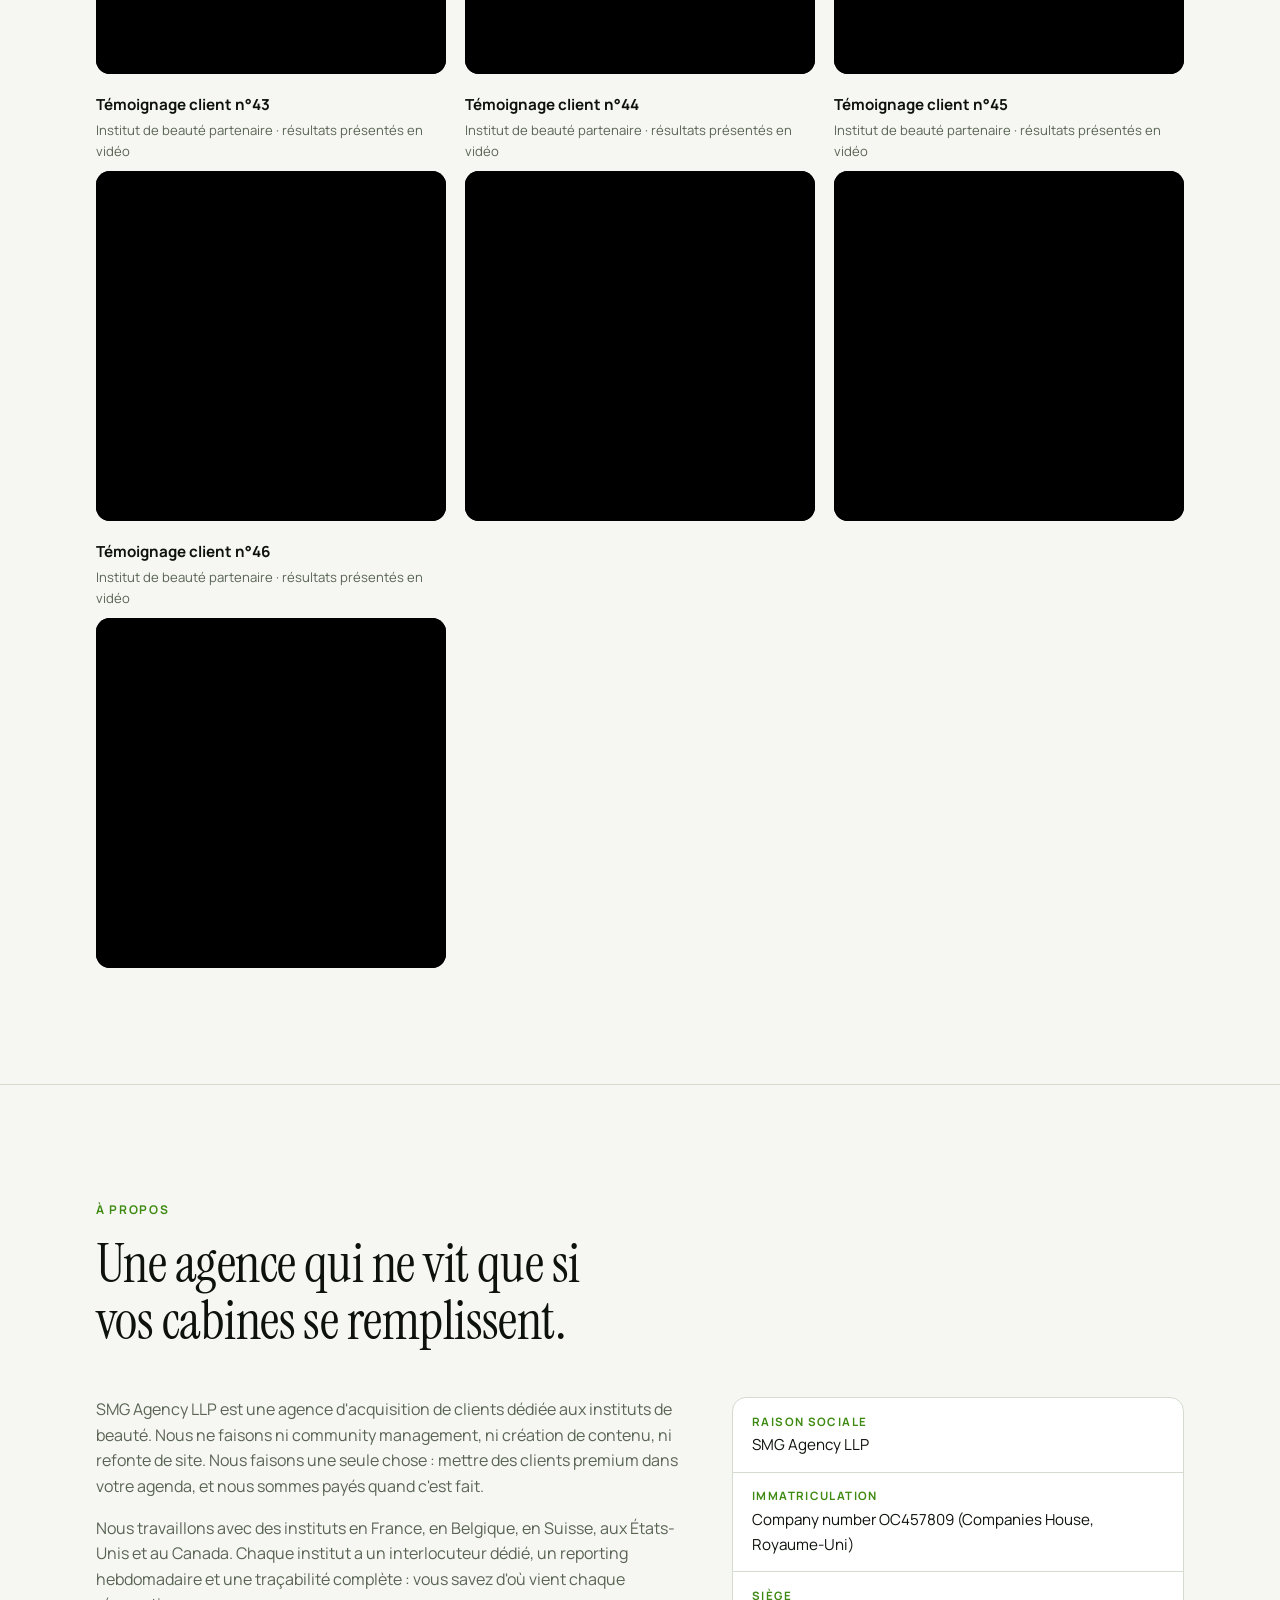
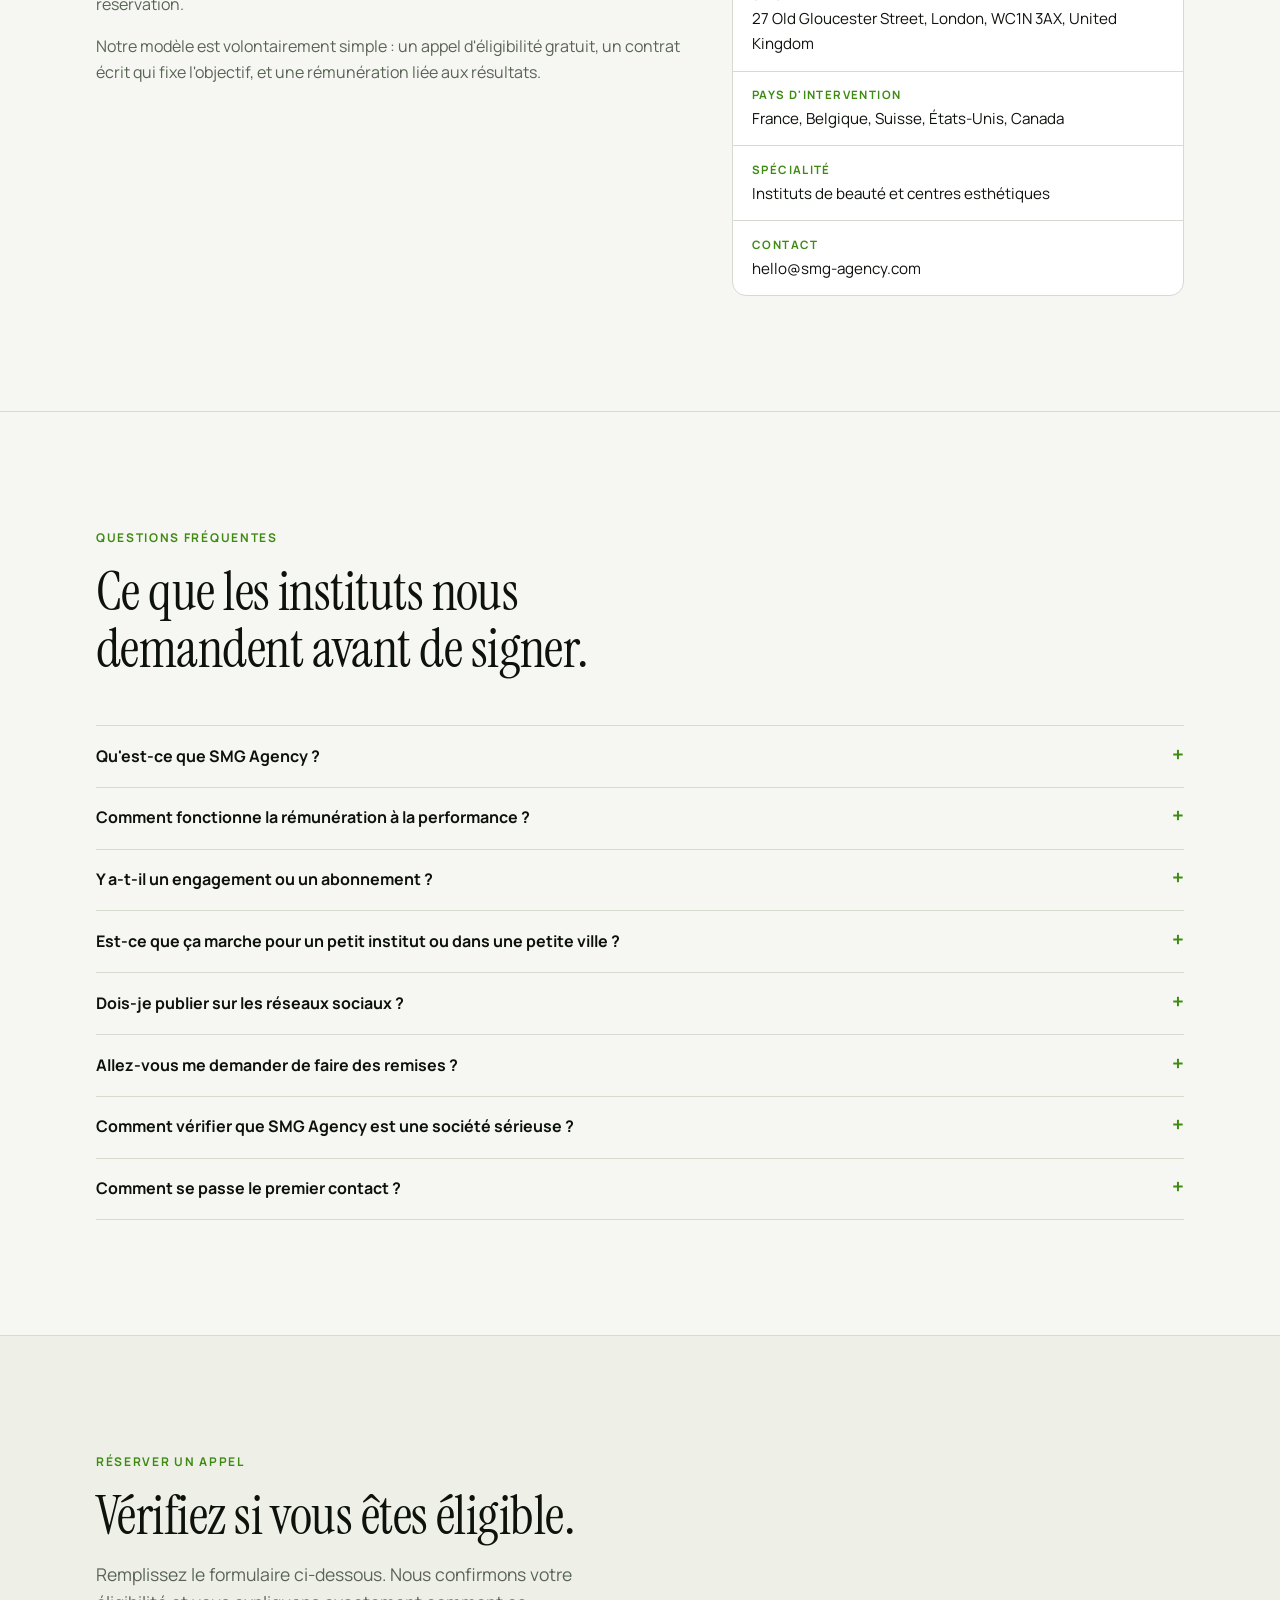
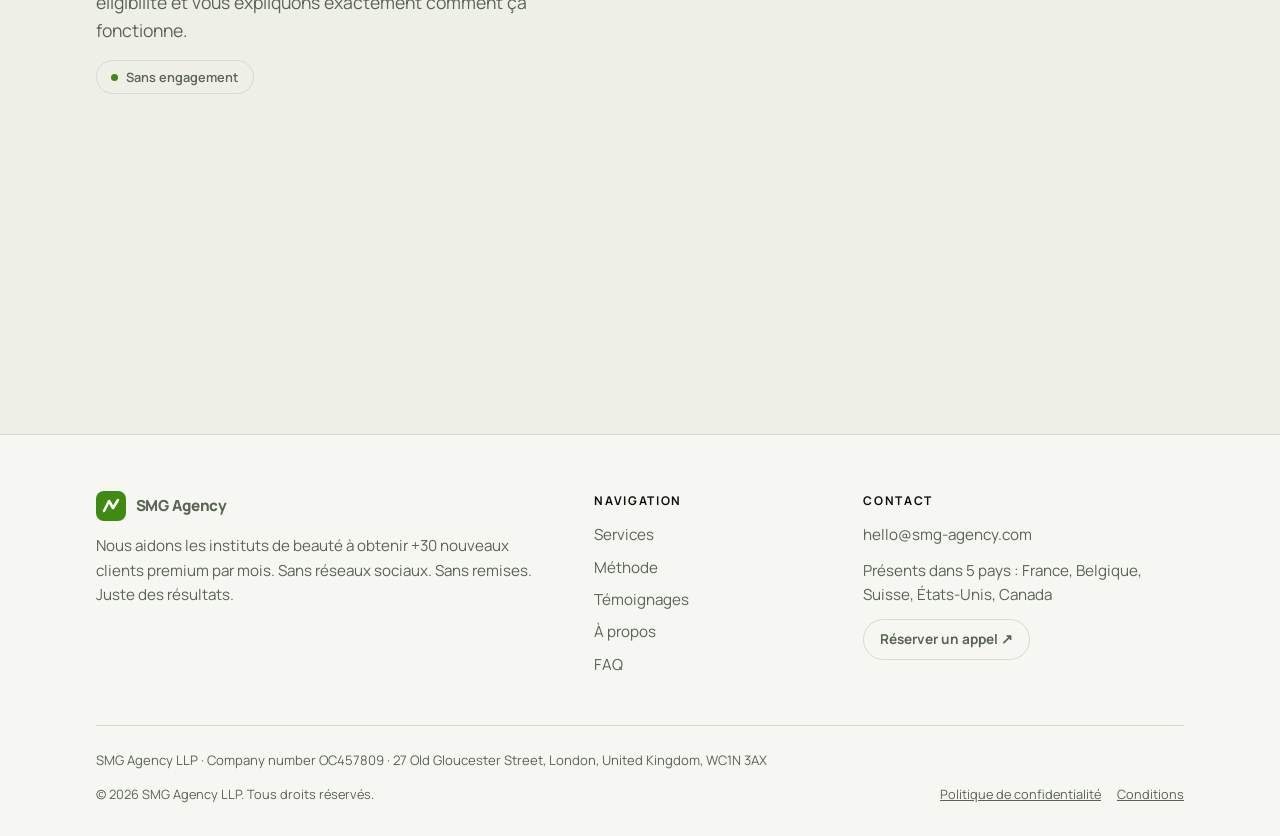
==== commit 3c54bc30: "À propos, FAQ, pages légales, Schema.org et légendes témoignages Co-Authored-By: Claude Fable 5.1 <n" ====
--- a/index.html
+++ b/index.html
@@ -20,6 +20,7 @@
     <a href="#services">Services</a>
     <a href="#process">Méthode</a>
     <a href="#temoignages">Témoignages</a>
+    <a href="#faq">FAQ</a>
     <a class="btn primary small" href="#book">Réserver un appel ↗</a>
   </div>
 </nav></div></header>
@@ -75,52 +76,85 @@
     <p class="lead">Des dirigeants d'instituts de beauté racontent ce qui a changé quand ils sont passés à un système conçu pour des clients réservés, pas pour des likes.</p>
   </div>
   <div class="vgrid">
-    <div class="video"><iframe src="https://player.vimeo.com/video/1170816785?h=dc587e19d5&badge=0&autopause=0&transparent=0&player_id=0&app_id=58479" allow="autoplay; fullscreen; picture-in-picture" allowfullscreen title="Témoignage client 1" loading="lazy"></iframe></div>
-    <div class="video"><iframe src="https://player.vimeo.com/video/1187430212?h=d7c97bf0d0&badge=0&autopause=0&transparent=0&player_id=0&app_id=58479" allow="autoplay; fullscreen; picture-in-picture" allowfullscreen title="Témoignage client 2" loading="lazy"></iframe></div>
-    <div class="video"><iframe src="https://player.vimeo.com/video/1154285626?h=cadeab37e9&badge=0&autopause=0&transparent=0&player_id=0&app_id=58479" allow="autoplay; fullscreen; picture-in-picture" allowfullscreen title="Témoignage client 3" loading="lazy"></iframe></div>
-    <div class="video"><iframe src="https://player.vimeo.com/video/1170811531?h=ed6fe5a21b&badge=0&autopause=0&transparent=0&player_id=0&app_id=58479" allow="autoplay; fullscreen; picture-in-picture" allowfullscreen title="Témoignage client 4" loading="lazy"></iframe></div>
-    <div class="video"><iframe src="https://player.vimeo.com/video/1170821075?h=94a333f344&badge=0&autopause=0&transparent=0&player_id=0&app_id=58479" allow="autoplay; fullscreen; picture-in-picture" allowfullscreen title="Témoignage client 5" loading="lazy"></iframe></div>
-    <div class="video"><iframe src="https://player.vimeo.com/video/1140703734?h=4c9c15f393&badge=0&autopause=0&transparent=0&player_id=0&app_id=58479" allow="autoplay; fullscreen; picture-in-picture" allowfullscreen title="Témoignage client 6" loading="lazy"></iframe></div>
-    <div class="video"><iframe src="https://player.vimeo.com/video/974029098?h=5e9d1a5191&badge=0&autopause=0&transparent=0&player_id=0&app_id=58479" allow="autoplay; fullscreen; picture-in-picture" allowfullscreen title="Témoignage client 7" loading="lazy"></iframe></div>
-    <div class="video"><iframe src="https://player.vimeo.com/video/974028527?h=5e06ab76f6&badge=0&autopause=0&transparent=0&player_id=0&app_id=58479" allow="autoplay; fullscreen; picture-in-picture" allowfullscreen title="Témoignage client 8" loading="lazy"></iframe></div>
-    <div class="video"><iframe src="https://player.vimeo.com/video/1029229661?h=489410b3f9&badge=0&autopause=0&transparent=0&player_id=0&app_id=58479" allow="autoplay; fullscreen; picture-in-picture" allowfullscreen title="Témoignage client 9" loading="lazy"></iframe></div>
-    <div class="video"><iframe src="https://player.vimeo.com/video/1032588773?badge=0&autopause=0&transparent=0&player_id=0&app_id=58479" allow="autoplay; fullscreen; picture-in-picture" allowfullscreen title="Témoignage client 10" loading="lazy"></iframe></div>
-    <div class="video"><iframe src="https://player.vimeo.com/video/1032588784?badge=0&autopause=0&transparent=0&player_id=0&app_id=58479" allow="autoplay; fullscreen; picture-in-picture" allowfullscreen title="Témoignage client 11" loading="lazy"></iframe></div>
-    <div class="video"><iframe src="https://player.vimeo.com/video/1032588800?badge=0&autopause=0&transparent=0&player_id=0&app_id=58479" allow="autoplay; fullscreen; picture-in-picture" allowfullscreen title="Témoignage client 12" loading="lazy"></iframe></div>
-    <div class="video"><iframe src="https://player.vimeo.com/video/1032588817?badge=0&autopause=0&transparent=0&player_id=0&app_id=58479" allow="autoplay; fullscreen; picture-in-picture" allowfullscreen title="Témoignage client 13" loading="lazy"></iframe></div>
-    <div class="video"><iframe src="https://player.vimeo.com/video/1032588871?badge=0&autopause=0&transparent=0&player_id=0&app_id=58479" allow="autoplay; fullscreen; picture-in-picture" allowfullscreen title="Témoignage client 14" loading="lazy"></iframe></div>
-    <div class="video"><iframe src="https://player.vimeo.com/video/1032588857?badge=0&autopause=0&transparent=0&player_id=0&app_id=58479" allow="autoplay; fullscreen; picture-in-picture" allowfullscreen title="Témoignage client 15" loading="lazy"></iframe></div>
-    <div class="video"><iframe src="https://player.vimeo.com/video/1032588884?badge=0&autopause=0&transparent=0&player_id=0&app_id=58479" allow="autoplay; fullscreen; picture-in-picture" allowfullscreen title="Témoignage client 16" loading="lazy"></iframe></div>
-    <div class="video"><iframe src="https://player.vimeo.com/video/1032588899?badge=0&autopause=0&transparent=0&player_id=0&app_id=58479" allow="autoplay; fullscreen; picture-in-picture" allowfullscreen title="Témoignage client 17" loading="lazy"></iframe></div>
-    <div class="video"><iframe src="https://player.vimeo.com/video/1032588939?badge=0&autopause=0&transparent=0&player_id=0&app_id=58479" allow="autoplay; fullscreen; picture-in-picture" allowfullscreen title="Témoignage client 18" loading="lazy"></iframe></div>
-    <div class="video"><iframe src="https://player.vimeo.com/video/1032588960?badge=0&autopause=0&transparent=0&player_id=0&app_id=58479" allow="autoplay; fullscreen; picture-in-picture" allowfullscreen title="Témoignage client 19" loading="lazy"></iframe></div>
-    <div class="video"><iframe src="https://player.vimeo.com/video/1032589065?badge=0&autopause=0&transparent=0&player_id=0&app_id=58479" allow="autoplay; fullscreen; picture-in-picture" allowfullscreen title="Témoignage client 20" loading="lazy"></iframe></div>
-    <div class="video"><iframe src="https://player.vimeo.com/video/1032589106?badge=0&autopause=0&transparent=0&player_id=0&app_id=58479" allow="autoplay; fullscreen; picture-in-picture" allowfullscreen title="Témoignage client 21" loading="lazy"></iframe></div>
-    <div class="video"><iframe src="https://player.vimeo.com/video/1032589050?badge=0&autopause=0&transparent=0&player_id=0&app_id=58479" allow="autoplay; fullscreen; picture-in-picture" allowfullscreen title="Témoignage client 22" loading="lazy"></iframe></div>
-    <div class="video"><iframe src="https://player.vimeo.com/video/1032589123?badge=0&autopause=0&transparent=0&player_id=0&app_id=58479" allow="autoplay; fullscreen; picture-in-picture" allowfullscreen title="Témoignage client 23" loading="lazy"></iframe></div>
-    <div class="video"><iframe src="https://player.vimeo.com/video/1032589249?badge=0&autopause=0&transparent=0&player_id=0&app_id=58479" allow="autoplay; fullscreen; picture-in-picture" allowfullscreen title="Témoignage client 24" loading="lazy"></iframe></div>
-    <div class="video"><iframe src="https://player.vimeo.com/video/1032593119?badge=0&autopause=0&transparent=0&player_id=0&app_id=58479" allow="autoplay; fullscreen; picture-in-picture" allowfullscreen title="Témoignage client 25" loading="lazy"></iframe></div>
-    <div class="video"><iframe src="https://player.vimeo.com/video/1032593161?badge=0&autopause=0&transparent=0&player_id=0&app_id=58479" allow="autoplay; fullscreen; picture-in-picture" allowfullscreen title="Témoignage client 26" loading="lazy"></iframe></div>
-    <div class="video"><iframe src="https://player.vimeo.com/video/1032589001?badge=0&autopause=0&transparent=0&player_id=0&app_id=58479" allow="autoplay; fullscreen; picture-in-picture" allowfullscreen title="Témoignage client 27" loading="lazy"></iframe></div>
-    <div class="video"><iframe src="https://player.vimeo.com/video/1032593181?badge=0&autopause=0&transparent=0&player_id=0&app_id=58479" allow="autoplay; fullscreen; picture-in-picture" allowfullscreen title="Témoignage client 28" loading="lazy"></iframe></div>
-    <div class="video"><iframe src="https://player.vimeo.com/video/1032593198?badge=0&autopause=0&transparent=0&player_id=0&app_id=58479" allow="autoplay; fullscreen; picture-in-picture" allowfullscreen title="Témoignage client 29" loading="lazy"></iframe></div>
-    <div class="video"><iframe src="https://player.vimeo.com/video/1032593217?badge=0&autopause=0&transparent=0&player_id=0&app_id=58479" allow="autoplay; fullscreen; picture-in-picture" allowfullscreen title="Témoignage client 30" loading="lazy"></iframe></div>
-    <div class="video"><iframe src="https://player.vimeo.com/video/1032593234?badge=0&autopause=0&transparent=0&player_id=0&app_id=58479" allow="autoplay; fullscreen; picture-in-picture" allowfullscreen title="Témoignage client 31" loading="lazy"></iframe></div>
-    <div class="video"><iframe src="https://player.vimeo.com/video/1032593267?badge=0&autopause=0&transparent=0&player_id=0&app_id=58479" allow="autoplay; fullscreen; picture-in-picture" allowfullscreen title="Témoignage client 32" loading="lazy"></iframe></div>
-    <div class="video"><iframe src="https://player.vimeo.com/video/1080824410?h=5e4ef446a5&badge=0&autopause=0&transparent=0&player_id=0&app_id=58479" allow="autoplay; fullscreen; picture-in-picture" allowfullscreen title="Témoignage client 33" loading="lazy"></iframe></div>
-    <div class="video"><iframe src="https://player.vimeo.com/video/1080824485?h=bc8d4dd06d&badge=0&autopause=0&transparent=0&player_id=0&app_id=58479" allow="autoplay; fullscreen; picture-in-picture" allowfullscreen title="Témoignage client 34" loading="lazy"></iframe></div>
-    <div class="video"><iframe src="https://player.vimeo.com/video/1080824462?h=617148b22f&badge=0&autopause=0&transparent=0&player_id=0&app_id=58479" allow="autoplay; fullscreen; picture-in-picture" allowfullscreen title="Témoignage client 35" loading="lazy"></iframe></div>
-    <div class="video"><iframe src="https://player.vimeo.com/video/974017987?h=3be0e2655c&badge=0&autopause=0&transparent=0&player_id=0&app_id=58479" allow="autoplay; fullscreen; picture-in-picture" allowfullscreen title="Témoignage client 36" loading="lazy"></iframe></div>
-    <div class="video"><iframe src="https://player.vimeo.com/video/974028005?h=2d6fc492a2&badge=0&autopause=0&transparent=0&player_id=0&app_id=58479" allow="autoplay; fullscreen; picture-in-picture" allowfullscreen title="Témoignage client 37" loading="lazy"></iframe></div>
-    <div class="video"><iframe src="https://player.vimeo.com/video/1080847813?h=c318166ef6&badge=0&autopause=0&transparent=0&player_id=0&app_id=58479" allow="autoplay; fullscreen; picture-in-picture" allowfullscreen title="Témoignage client 38" loading="lazy"></iframe></div>
-    <div class="video"><iframe src="https://player.vimeo.com/video/1080847778?h=b04bb4d2da&badge=0&autopause=0&transparent=0&player_id=0&app_id=58479" allow="autoplay; fullscreen; picture-in-picture" allowfullscreen title="Témoignage client 39" loading="lazy"></iframe></div>
-    <div class="video"><iframe src="https://player.vimeo.com/video/1080853831?h=61e5536aaf&badge=0&autopause=0&transparent=0&player_id=0&app_id=58479" allow="autoplay; fullscreen; picture-in-picture" allowfullscreen title="Témoignage client 40" loading="lazy"></iframe></div>
-    <div class="video"><iframe src="https://player.vimeo.com/video/1032593129?h=960fb629c3&badge=0&autopause=0&transparent=0&player_id=0&app_id=58479" allow="autoplay; fullscreen; picture-in-picture" allowfullscreen title="Témoignage client 41" loading="lazy"></iframe></div>
-    <div class="video"><iframe src="https://player.vimeo.com/video/1132518191?h=c63650b5ac&badge=0&autopause=0&transparent=0&player_id=0&app_id=58479" allow="autoplay; fullscreen; picture-in-picture" allowfullscreen title="Témoignage client 42" loading="lazy"></iframe></div>
-    <div class="video"><iframe src="https://player.vimeo.com/video/1134591664?h=a06c8690fe&badge=0&autopause=0&transparent=0&player_id=0&app_id=58479" allow="autoplay; fullscreen; picture-in-picture" allowfullscreen title="Témoignage client 43" loading="lazy"></iframe></div>
-    <div class="video"><iframe src="https://player.vimeo.com/video/974030028?h=767178ad78&badge=0&autopause=0&transparent=0&player_id=0&app_id=58479" allow="autoplay; fullscreen; picture-in-picture" allowfullscreen title="Témoignage client 44" loading="lazy"></iframe></div>
-    <div class="video"><iframe src="https://player.vimeo.com/video/974029693?h=4bae3d4e45&badge=0&autopause=0&transparent=0&player_id=0&app_id=58479" allow="autoplay; fullscreen; picture-in-picture" allowfullscreen title="Témoignage client 45" loading="lazy"></iframe></div>
-    <div class="video"><iframe src="https://player.vimeo.com/video/974029395?h=0259b26d67&badge=0&autopause=0&transparent=0&player_id=0&app_id=58479" allow="autoplay; fullscreen; picture-in-picture" allowfullscreen title="Témoignage client 46" loading="lazy"></iframe></div>
+    <figure class="tcard"><figcaption><strong>Témoignage client n°1</strong><span>Institut de beauté partenaire · résultats présentés en vidéo</span></figcaption><div class="video"><iframe src="https://player.vimeo.com/video/1170816785?h=dc587e19d5&badge=0&autopause=0&transparent=0&player_id=0&app_id=58479" allow="autoplay; fullscreen; picture-in-picture" allowfullscreen title="Témoignage client 1" loading="lazy"></iframe></div></figure>
+    <figure class="tcard"><figcaption><strong>Témoignage client n°2</strong><span>Institut de beauté partenaire · résultats présentés en vidéo</span></figcaption><div class="video"><iframe src="https://player.vimeo.com/video/1187430212?h=d7c97bf0d0&badge=0&autopause=0&transparent=0&player_id=0&app_id=58479" allow="autoplay; fullscreen; picture-in-picture" allowfullscreen title="Témoignage client 2" loading="lazy"></iframe></div></figure>
+    <figure class="tcard"><figcaption><strong>Témoignage client n°3</strong><span>Institut de beauté partenaire · résultats présentés en vidéo</span></figcaption><div class="video"><iframe src="https://player.vimeo.com/video/1154285626?h=cadeab37e9&badge=0&autopause=0&transparent=0&player_id=0&app_id=58479" allow="autoplay; fullscreen; picture-in-picture" allowfullscreen title="Témoignage client 3" loading="lazy"></iframe></div></figure>
+    <figure class="tcard"><figcaption><strong>Témoignage client n°4</strong><span>Institut de beauté partenaire · résultats présentés en vidéo</span></figcaption><div class="video"><iframe src="https://player.vimeo.com/video/1170811531?h=ed6fe5a21b&badge=0&autopause=0&transparent=0&player_id=0&app_id=58479" allow="autoplay; fullscreen; picture-in-picture" allowfullscreen title="Témoignage client 4" loading="lazy"></iframe></div></figure>
+    <figure class="tcard"><figcaption><strong>Témoignage client n°5</strong><span>Institut de beauté partenaire · résultats présentés en vidéo</span></figcaption><div class="video"><iframe src="https://player.vimeo.com/video/1170821075?h=94a333f344&badge=0&autopause=0&transparent=0&player_id=0&app_id=58479" allow="autoplay; fullscreen; picture-in-picture" allowfullscreen title="Témoignage client 5" loading="lazy"></iframe></div></figure>
+    <figure class="tcard"><figcaption><strong>Témoignage client n°6</strong><span>Institut de beauté partenaire · résultats présentés en vidéo</span></figcaption><div class="video"><iframe src="https://player.vimeo.com/video/1140703734?h=4c9c15f393&badge=0&autopause=0&transparent=0&player_id=0&app_id=58479" allow="autoplay; fullscreen; picture-in-picture" allowfullscreen title="Témoignage client 6" loading="lazy"></iframe></div></figure>
+    <figure class="tcard"><figcaption><strong>Témoignage client n°7</strong><span>Institut de beauté partenaire · résultats présentés en vidéo</span></figcaption><div class="video"><iframe src="https://player.vimeo.com/video/974029098?h=5e9d1a5191&badge=0&autopause=0&transparent=0&player_id=0&app_id=58479" allow="autoplay; fullscreen; picture-in-picture" allowfullscreen title="Témoignage client 7" loading="lazy"></iframe></div></figure>
+    <figure class="tcard"><figcaption><strong>Témoignage client n°8</strong><span>Institut de beauté partenaire · résultats présentés en vidéo</span></figcaption><div class="video"><iframe src="https://player.vimeo.com/video/974028527?h=5e06ab76f6&badge=0&autopause=0&transparent=0&player_id=0&app_id=58479" allow="autoplay; fullscreen; picture-in-picture" allowfullscreen title="Témoignage client 8" loading="lazy"></iframe></div></figure>
+    <figure class="tcard"><figcaption><strong>Témoignage client n°9</strong><span>Institut de beauté partenaire · résultats présentés en vidéo</span></figcaption><div class="video"><iframe src="https://player.vimeo.com/video/1029229661?h=489410b3f9&badge=0&autopause=0&transparent=0&player_id=0&app_id=58479" allow="autoplay; fullscreen; picture-in-picture" allowfullscreen title="Témoignage client 9" loading="lazy"></iframe></div></figure>
+    <figure class="tcard"><figcaption><strong>Témoignage client n°10</strong><span>Institut de beauté partenaire · résultats présentés en vidéo</span></figcaption><div class="video"><iframe src="https://player.vimeo.com/video/1032588773?badge=0&autopause=0&transparent=0&player_id=0&app_id=58479" allow="autoplay; fullscreen; picture-in-picture" allowfullscreen title="Témoignage client 10" loading="lazy"></iframe></div></figure>
+    <figure class="tcard"><figcaption><strong>Témoignage client n°11</strong><span>Institut de beauté partenaire · résultats présentés en vidéo</span></figcaption><div class="video"><iframe src="https://player.vimeo.com/video/1032588784?badge=0&autopause=0&transparent=0&player_id=0&app_id=58479" allow="autoplay; fullscreen; picture-in-picture" allowfullscreen title="Témoignage client 11" loading="lazy"></iframe></div></figure>
+    <figure class="tcard"><figcaption><strong>Témoignage client n°12</strong><span>Institut de beauté partenaire · résultats présentés en vidéo</span></figcaption><div class="video"><iframe src="https://player.vimeo.com/video/1032588800?badge=0&autopause=0&transparent=0&player_id=0&app_id=58479" allow="autoplay; fullscreen; picture-in-picture" allowfullscreen title="Témoignage client 12" loading="lazy"></iframe></div></figure>
+    <figure class="tcard"><figcaption><strong>Témoignage client n°13</strong><span>Institut de beauté partenaire · résultats présentés en vidéo</span></figcaption><div class="video"><iframe src="https://player.vimeo.com/video/1032588817?badge=0&autopause=0&transparent=0&player_id=0&app_id=58479" allow="autoplay; fullscreen; picture-in-picture" allowfullscreen title="Témoignage client 13" loading="lazy"></iframe></div></figure>
+    <figure class="tcard"><figcaption><strong>Témoignage client n°14</strong><span>Institut de beauté partenaire · résultats présentés en vidéo</span></figcaption><div class="video"><iframe src="https://player.vimeo.com/video/1032588871?badge=0&autopause=0&transparent=0&player_id=0&app_id=58479" allow="autoplay; fullscreen; picture-in-picture" allowfullscreen title="Témoignage client 14" loading="lazy"></iframe></div></figure>
+    <figure class="tcard"><figcaption><strong>Témoignage client n°15</strong><span>Institut de beauté partenaire · résultats présentés en vidéo</span></figcaption><div class="video"><iframe src="https://player.vimeo.com/video/1032588857?badge=0&autopause=0&transparent=0&player_id=0&app_id=58479" allow="autoplay; fullscreen; picture-in-picture" allowfullscreen title="Témoignage client 15" loading="lazy"></iframe></div></figure>
+    <figure class="tcard"><figcaption><strong>Témoignage client n°16</strong><span>Institut de beauté partenaire · résultats présentés en vidéo</span></figcaption><div class="video"><iframe src="https://player.vimeo.com/video/1032588884?badge=0&autopause=0&transparent=0&player_id=0&app_id=58479" allow="autoplay; fullscreen; picture-in-picture" allowfullscreen title="Témoignage client 16" loading="lazy"></iframe></div></figure>
+    <figure class="tcard"><figcaption><strong>Témoignage client n°17</strong><span>Institut de beauté partenaire · résultats présentés en vidéo</span></figcaption><div class="video"><iframe src="https://player.vimeo.com/video/1032588899?badge=0&autopause=0&transparent=0&player_id=0&app_id=58479" allow="autoplay; fullscreen; picture-in-picture" allowfullscreen title="Témoignage client 17" loading="lazy"></iframe></div></figure>
+    <figure class="tcard"><figcaption><strong>Témoignage client n°18</strong><span>Institut de beauté partenaire · résultats présentés en vidéo</span></figcaption><div class="video"><iframe src="https://player.vimeo.com/video/1032588939?badge=0&autopause=0&transparent=0&player_id=0&app_id=58479" allow="autoplay; fullscreen; picture-in-picture" allowfullscreen title="Témoignage client 18" loading="lazy"></iframe></div></figure>
+    <figure class="tcard"><figcaption><strong>Témoignage client n°19</strong><span>Institut de beauté partenaire · résultats présentés en vidéo</span></figcaption><div class="video"><iframe src="https://player.vimeo.com/video/1032588960?badge=0&autopause=0&transparent=0&player_id=0&app_id=58479" allow="autoplay; fullscreen; picture-in-picture" allowfullscreen title="Témoignage client 19" loading="lazy"></iframe></div></figure>
+    <figure class="tcard"><figcaption><strong>Témoignage client n°20</strong><span>Institut de beauté partenaire · résultats présentés en vidéo</span></figcaption><div class="video"><iframe src="https://player.vimeo.com/video/1032589065?badge=0&autopause=0&transparent=0&player_id=0&app_id=58479" allow="autoplay; fullscreen; picture-in-picture" allowfullscreen title="Témoignage client 20" loading="lazy"></iframe></div></figure>
+    <figure class="tcard"><figcaption><strong>Témoignage client n°21</strong><span>Institut de beauté partenaire · résultats présentés en vidéo</span></figcaption><div class="video"><iframe src="https://player.vimeo.com/video/1032589106?badge=0&autopause=0&transparent=0&player_id=0&app_id=58479" allow="autoplay; fullscreen; picture-in-picture" allowfullscreen title="Témoignage client 21" loading="lazy"></iframe></div></figure>
+    <figure class="tcard"><figcaption><strong>Témoignage client n°22</strong><span>Institut de beauté partenaire · résultats présentés en vidéo</span></figcaption><div class="video"><iframe src="https://player.vimeo.com/video/1032589050?badge=0&autopause=0&transparent=0&player_id=0&app_id=58479" allow="autoplay; fullscreen; picture-in-picture" allowfullscreen title="Témoignage client 22" loading="lazy"></iframe></div></figure>
+    <figure class="tcard"><figcaption><strong>Témoignage client n°23</strong><span>Institut de beauté partenaire · résultats présentés en vidéo</span></figcaption><div class="video"><iframe src="https://player.vimeo.com/video/1032589123?badge=0&autopause=0&transparent=0&player_id=0&app_id=58479" allow="autoplay; fullscreen; picture-in-picture" allowfullscreen title="Témoignage client 23" loading="lazy"></iframe></div></figure>
+    <figure class="tcard"><figcaption><strong>Témoignage client n°24</strong><span>Institut de beauté partenaire · résultats présentés en vidéo</span></figcaption><div class="video"><iframe src="https://player.vimeo.com/video/1032589249?badge=0&autopause=0&transparent=0&player_id=0&app_id=58479" allow="autoplay; fullscreen; picture-in-picture" allowfullscreen title="Témoignage client 24" loading="lazy"></iframe></div></figure>
+    <figure class="tcard"><figcaption><strong>Témoignage client n°25</strong><span>Institut de beauté partenaire · résultats présentés en vidéo</span></figcaption><div class="video"><iframe src="https://player.vimeo.com/video/1032593119?badge=0&autopause=0&transparent=0&player_id=0&app_id=58479" allow="autoplay; fullscreen; picture-in-picture" allowfullscreen title="Témoignage client 25" loading="lazy"></iframe></div></figure>
+    <figure class="tcard"><figcaption><strong>Témoignage client n°26</strong><span>Institut de beauté partenaire · résultats présentés en vidéo</span></figcaption><div class="video"><iframe src="https://player.vimeo.com/video/1032593161?badge=0&autopause=0&transparent=0&player_id=0&app_id=58479" allow="autoplay; fullscreen; picture-in-picture" allowfullscreen title="Témoignage client 26" loading="lazy"></iframe></div></figure>
+    <figure class="tcard"><figcaption><strong>Témoignage client n°27</strong><span>Institut de beauté partenaire · résultats présentés en vidéo</span></figcaption><div class="video"><iframe src="https://player.vimeo.com/video/1032589001?badge=0&autopause=0&transparent=0&player_id=0&app_id=58479" allow="autoplay; fullscreen; picture-in-picture" allowfullscreen title="Témoignage client 27" loading="lazy"></iframe></div></figure>
+    <figure class="tcard"><figcaption><strong>Témoignage client n°28</strong><span>Institut de beauté partenaire · résultats présentés en vidéo</span></figcaption><div class="video"><iframe src="https://player.vimeo.com/video/1032593181?badge=0&autopause=0&transparent=0&player_id=0&app_id=58479" allow="autoplay; fullscreen; picture-in-picture" allowfullscreen title="Témoignage client 28" loading="lazy"></iframe></div></figure>
+    <figure class="tcard"><figcaption><strong>Témoignage client n°29</strong><span>Institut de beauté partenaire · résultats présentés en vidéo</span></figcaption><div class="video"><iframe src="https://player.vimeo.com/video/1032593198?badge=0&autopause=0&transparent=0&player_id=0&app_id=58479" allow="autoplay; fullscreen; picture-in-picture" allowfullscreen title="Témoignage client 29" loading="lazy"></iframe></div></figure>
+    <figure class="tcard"><figcaption><strong>Témoignage client n°30</strong><span>Institut de beauté partenaire · résultats présentés en vidéo</span></figcaption><div class="video"><iframe src="https://player.vimeo.com/video/1032593217?badge=0&autopause=0&transparent=0&player_id=0&app_id=58479" allow="autoplay; fullscreen; picture-in-picture" allowfullscreen title="Témoignage client 30" loading="lazy"></iframe></div></figure>
+    <figure class="tcard"><figcaption><strong>Témoignage client n°31</strong><span>Institut de beauté partenaire · résultats présentés en vidéo</span></figcaption><div class="video"><iframe src="https://player.vimeo.com/video/1032593234?badge=0&autopause=0&transparent=0&player_id=0&app_id=58479" allow="autoplay; fullscreen; picture-in-picture" allowfullscreen title="Témoignage client 31" loading="lazy"></iframe></div></figure>
+    <figure class="tcard"><figcaption><strong>Témoignage client n°32</strong><span>Institut de beauté partenaire · résultats présentés en vidéo</span></figcaption><div class="video"><iframe src="https://player.vimeo.com/video/1032593267?badge=0&autopause=0&transparent=0&player_id=0&app_id=58479" allow="autoplay; fullscreen; picture-in-picture" allowfullscreen title="Témoignage client 32" loading="lazy"></iframe></div></figure>
+    <figure class="tcard"><figcaption><strong>Témoignage client n°33</strong><span>Institut de beauté partenaire · résultats présentés en vidéo</span></figcaption><div class="video"><iframe src="https://player.vimeo.com/video/1080824410?h=5e4ef446a5&badge=0&autopause=0&transparent=0&player_id=0&app_id=58479" allow="autoplay; fullscreen; picture-in-picture" allowfullscreen title="Témoignage client 33" loading="lazy"></iframe></div></figure>
+    <figure class="tcard"><figcaption><strong>Témoignage client n°34</strong><span>Institut de beauté partenaire · résultats présentés en vidéo</span></figcaption><div class="video"><iframe src="https://player.vimeo.com/video/1080824485?h=bc8d4dd06d&badge=0&autopause=0&transparent=0&player_id=0&app_id=58479" allow="autoplay; fullscreen; picture-in-picture" allowfullscreen title="Témoignage client 34" loading="lazy"></iframe></div></figure>
+    <figure class="tcard"><figcaption><strong>Témoignage client n°35</strong><span>Institut de beauté partenaire · résultats présentés en vidéo</span></figcaption><div class="video"><iframe src="https://player.vimeo.com/video/1080824462?h=617148b22f&badge=0&autopause=0&transparent=0&player_id=0&app_id=58479" allow="autoplay; fullscreen; picture-in-picture" allowfullscreen title="Témoignage client 35" loading="lazy"></iframe></div></figure>
+    <figure class="tcard"><figcaption><strong>Témoignage client n°36</strong><span>Institut de beauté partenaire · résultats présentés en vidéo</span></figcaption><div class="video"><iframe src="https://player.vimeo.com/video/974017987?h=3be0e2655c&badge=0&autopause=0&transparent=0&player_id=0&app_id=58479" allow="autoplay; fullscreen; picture-in-picture" allowfullscreen title="Témoignage client 36" loading="lazy"></iframe></div></figure>
+    <figure class="tcard"><figcaption><strong>Témoignage client n°37</strong><span>Institut de beauté partenaire · résultats présentés en vidéo</span></figcaption><div class="video"><iframe src="https://player.vimeo.com/video/974028005?h=2d6fc492a2&badge=0&autopause=0&transparent=0&player_id=0&app_id=58479" allow="autoplay; fullscreen; picture-in-picture" allowfullscreen title="Témoignage client 37" loading="lazy"></iframe></div></figure>
+    <figure class="tcard"><figcaption><strong>Témoignage client n°38</strong><span>Institut de beauté partenaire · résultats présentés en vidéo</span></figcaption><div class="video"><iframe src="https://player.vimeo.com/video/1080847813?h=c318166ef6&badge=0&autopause=0&transparent=0&player_id=0&app_id=58479" allow="autoplay; fullscreen; picture-in-picture" allowfullscreen title="Témoignage client 38" loading="lazy"></iframe></div></figure>
+    <figure class="tcard"><figcaption><strong>Témoignage client n°39</strong><span>Institut de beauté partenaire · résultats présentés en vidéo</span></figcaption><div class="video"><iframe src="https://player.vimeo.com/video/1080847778?h=b04bb4d2da&badge=0&autopause=0&transparent=0&player_id=0&app_id=58479" allow="autoplay; fullscreen; picture-in-picture" allowfullscreen title="Témoignage client 39" loading="lazy"></iframe></div></figure>
+    <figure class="tcard"><figcaption><strong>Témoignage client n°40</strong><span>Institut de beauté partenaire · résultats présentés en vidéo</span></figcaption><div class="video"><iframe src="https://player.vimeo.com/video/1080853831?h=61e5536aaf&badge=0&autopause=0&transparent=0&player_id=0&app_id=58479" allow="autoplay; fullscreen; picture-in-picture" allowfullscreen title="Témoignage client 40" loading="lazy"></iframe></div></figure>
+    <figure class="tcard"><figcaption><strong>Témoignage client n°41</strong><span>Institut de beauté partenaire · résultats présentés en vidéo</span></figcaption><div class="video"><iframe src="https://player.vimeo.com/video/1032593129?h=960fb629c3&badge=0&autopause=0&transparent=0&player_id=0&app_id=58479" allow="autoplay; fullscreen; picture-in-picture" allowfullscreen title="Témoignage client 41" loading="lazy"></iframe></div></figure>
+    <figure class="tcard"><figcaption><strong>Témoignage client n°42</strong><span>Institut de beauté partenaire · résultats présentés en vidéo</span></figcaption><div class="video"><iframe src="https://player.vimeo.com/video/1132518191?h=c63650b5ac&badge=0&autopause=0&transparent=0&player_id=0&app_id=58479" allow="autoplay; fullscreen; picture-in-picture" allowfullscreen title="Témoignage client 42" loading="lazy"></iframe></div></figure>
+    <figure class="tcard"><figcaption><strong>Témoignage client n°43</strong><span>Institut de beauté partenaire · résultats présentés en vidéo</span></figcaption><div class="video"><iframe src="https://player.vimeo.com/video/1134591664?h=a06c8690fe&badge=0&autopause=0&transparent=0&player_id=0&app_id=58479" allow="autoplay; fullscreen; picture-in-picture" allowfullscreen title="Témoignage client 43" loading="lazy"></iframe></div></figure>
+    <figure class="tcard"><figcaption><strong>Témoignage client n°44</strong><span>Institut de beauté partenaire · résultats présentés en vidéo</span></figcaption><div class="video"><iframe src="https://player.vimeo.com/video/974030028?h=767178ad78&badge=0&autopause=0&transparent=0&player_id=0&app_id=58479" allow="autoplay; fullscreen; picture-in-picture" allowfullscreen title="Témoignage client 44" loading="lazy"></iframe></div></figure>
+    <figure class="tcard"><figcaption><strong>Témoignage client n°45</strong><span>Institut de beauté partenaire · résultats présentés en vidéo</span></figcaption><div class="video"><iframe src="https://player.vimeo.com/video/974029693?h=4bae3d4e45&badge=0&autopause=0&transparent=0&player_id=0&app_id=58479" allow="autoplay; fullscreen; picture-in-picture" allowfullscreen title="Témoignage client 45" loading="lazy"></iframe></div></figure>
+    <figure class="tcard"><figcaption><strong>Témoignage client n°46</strong><span>Institut de beauté partenaire · résultats présentés en vidéo</span></figcaption><div class="video"><iframe src="https://player.vimeo.com/video/974029395?h=0259b26d67&badge=0&autopause=0&transparent=0&player_id=0&app_id=58479" allow="autoplay; fullscreen; picture-in-picture" allowfullscreen title="Témoignage client 46" loading="lazy"></iframe></div></figure>
+  </div>
+</div></section>
+
+<section id="apropos"><div class="wrap">
+  <div class="head"><span class="eyebrow">À propos</span><h2>Une agence qui ne vit que si vos cabines se remplissent.</h2></div>
+  <div class="about">
+    <div class="about-text">
+      <p>SMG Agency LLP est une agence d'acquisition de clients dédiée aux instituts de beauté. Nous ne faisons ni community management, ni création de contenu, ni refonte de site. Nous faisons une seule chose : mettre des clients premium dans votre agenda, et nous sommes payés quand c'est fait.</p>
+      <p>Nous travaillons avec des instituts en France, en Belgique, en Suisse, aux États-Unis et au Canada. Chaque institut a un interlocuteur dédié, un reporting hebdomadaire et une traçabilité complète : vous savez d'où vient chaque réservation.</p>
+      <p>Notre modèle est volontairement simple : un appel d'éligibilité gratuit, un contrat écrit qui fixe l'objectif, et une rémunération liée aux résultats.</p>
+    </div>
+    <dl class="facts">
+      <div><dt>Raison sociale</dt><dd>SMG Agency LLP</dd></div>
+      <div><dt>Immatriculation</dt><dd>Company number OC457809 (Companies House, Royaume-Uni)</dd></div>
+      <div><dt>Siège</dt><dd>27 Old Gloucester Street, London, WC1N 3AX, United Kingdom</dd></div>
+      <div><dt>Pays d'intervention</dt><dd>France, Belgique, Suisse, États-Unis, Canada</dd></div>
+      <div><dt>Spécialité</dt><dd>Instituts de beauté et centres esthétiques</dd></div>
+      <div><dt>Contact</dt><dd>hello@smg-agency.com</dd></div>
+    </dl>
+  </div>
+</div></section>
+
+<section id="faq"><div class="wrap">
+  <div class="head"><span class="eyebrow">Questions fréquentes</span><h2>Ce que les instituts nous demandent avant de signer.</h2></div>
+  <div class="faq">
+    <details><summary>Qu'est-ce que SMG Agency ?</summary><p>SMG Agency LLP est une agence d'acquisition de clients spécialisée dans les instituts de beauté. Nous construisons pour chaque institut un système complet : positionnement premium, campagnes d'acquisition payante, parcours de réservation et fidélisation. Notre objectif de service est d'apporter +30 nouveaux clients premium par mois. La société est enregistrée au Royaume-Uni (Company number OC457809) et accompagne des instituts en France, Belgique, Suisse, aux États-Unis et au Canada.</p></details>
+    <details><summary>Comment fonctionne la rémunération à la performance ?</summary><p>Notre rémunération est liée aux résultats obtenus : si nous ne livrons pas les clients convenus, vous ne payez pas nos honoraires. Les conditions exactes (objectif, durée, modalités) sont écrites dans un contrat signé avant tout démarrage. Rien n'est facturé avant la signature de ce contrat.</p></details>
+    <details><summary>Y a-t-il un engagement ou un abonnement ?</summary><p>L'appel d'éligibilité est gratuit et sans engagement. Si nous travaillons ensemble, la durée et les conditions sont fixées dans le contrat et vous les connaissez avant de signer. Il n'y a pas d'abonnement caché ni de frais non annoncés.</p></details>
+    <details><summary>Est-ce que ça marche pour un petit institut ou dans une petite ville ?</summary><p>Oui, c'est précisément notre spécialité. Nous commençons par cartographier la demande locale (quels soins sont recherchés dans votre zone et à quel prix) plutôt que d'appliquer une recette de grande ville. Un institut d'une ou deux cabines dans une ville moyenne fait partie de nos cas les plus fréquents.</p></details>
+    <details><summary>Dois-je publier sur les réseaux sociaux ?</summary><p>Non. Notre système ne repose ni sur la publication de contenu ni sur le nombre d'abonnés. Il repose sur des campagnes ciblées vers des personnes prêtes à réserver, un parcours de réservation optimisé et des mécanismes de fidélisation et de parrainage.</p></details>
+    <details><summary>Allez-vous me demander de faire des remises ?</summary><p>Non. Nous reconstruisons vos offres autour d'une clientèle premium. L'objectif est d'augmenter le panier moyen, pas de le baisser.</p></details>
+    <details><summary>Comment vérifier que SMG Agency est une société sérieuse ?</summary><p>SMG Agency LLP est immatriculée au Royaume-Uni sous le numéro OC457809 (vérifiable sur Companies House), domiciliée au 27 Old Gloucester Street, London WC1N 3AX. Les témoignages vidéo présentés sur ce site sont ceux de clients réels. Vous pouvez aussi nous écrire à hello@smg-agency.com et demander à échanger avec un institut client.</p></details>
+    <details><summary>Comment se passe le premier contact ?</summary><p>Vous remplissez le formulaire ou réservez un appel. Un court échange (environ 30 minutes) nous permet de vérifier si votre institut est éligible : type de soins, capacité d'accueil, zone géographique. Si c'est le cas, nous vous présentons le plan précis avant toute décision de votre part.</p></details>
   </div>
 </div></section>
 
@@ -162,13 +196,15 @@
       <a class="logo" href="#top"><svg viewBox="0 0 30 30" aria-hidden="true"><rect width="30" height="30" rx="8" fill="var(--accent)"/><path d="M8 20 L13 10 L17 17 L22 9" fill="none" stroke="var(--accent-ink)" stroke-width="2.6" stroke-linecap="round" stroke-linejoin="round"/></svg>SMG Agency</a>
       <p>Nous aidons les instituts de beauté à obtenir +30 nouveaux clients premium par mois. Sans réseaux sociaux. Sans remises. Juste des résultats.</p>
     </div>
-    <div><h4>Navigation</h4><ul><li><a href="#services">Services</a></li><li><a href="#process">Méthode</a></li><li><a href="#temoignages">Témoignages</a></li></ul></div>
+    <div><h4>Navigation</h4><ul><li><a href="#services">Services</a></li><li><a href="#process">Méthode</a></li><li><a href="#temoignages">Témoignages</a></li><li><a href="#apropos">À propos</a></li><li><a href="#faq">FAQ</a></li></ul></div>
     <div><h4>Contact</h4><div class="contact"><p>hello@smg-agency.com</p><p>Présents dans 5 pays : France, Belgique, Suisse, États-Unis, Canada</p><a class="btn small" href="#book">Réserver un appel ↗</a></div></div>
   </div>
   <p class="legal">SMG Agency LLP · Company number OC457809 · 27 Old Gloucester Street, London, United Kingdom, WC1N 3AX</p>
-  <div class="copy"><span>© 2026 SMG Agency LLP. Tous droits réservés.</span><span><a href="#">Politique de confidentialité</a><a href="#">Conditions</a></span></div>
+  <div class="copy"><span>© 2026 SMG Agency LLP. Tous droits réservés.</span><span><a href="confidentialite/">Politique de confidentialité</a><a href="conditions/">Conditions</a></span></div>
 </div></footer>
 
 
+<script type="application/ld+json">{"@context": "https://schema.org", "@type": "Organization", "name": "SMG Agency", "legalName": "SMG Agency LLP", "url": "https://roland769.github.io/smg-agency/", "email": "hello@smg-agency.com", "description": "Agence d'acquisition de clients pour instituts de beauté. Objectif : +30 nouveaux clients premium par mois, sans réseaux sociaux ni remises. Rémunération à la performance.", "identifier": {"@type": "PropertyValue", "propertyID": "Companies House", "value": "OC457809"}, "address": {"@type": "PostalAddress", "streetAddress": "27 Old Gloucester Street", "addressLocality": "London", "postalCode": "WC1N 3AX", "addressCountry": "GB"}, "areaServed": ["FR", "BE", "CH", "US", "CA"], "knowsAbout": ["instituts de beauté", "acquisition de clients", "marketing esthétique", "publicité en ligne"]}</script>
+<script type="application/ld+json">{"@context": "https://schema.org", "@type": "FAQPage", "mainEntity": [{"@type": "Question", "name": "Qu'est-ce que SMG Agency ?", "acceptedAnswer": {"@type": "Answer", "text": "SMG Agency LLP est une agence d'acquisition de clients spécialisée dans les instituts de beauté. Nous construisons pour chaque institut un système complet : positionnement premium, campagnes d'acquisition payante, parcours de réservation et fidélisation. Notre objectif de service est d'apporter +30 nouveaux clients premium par mois. La société est enregistrée au Royaume-Uni (Company number OC457809) et accompagne des instituts en France, Belgique, Suisse, aux États-Unis et au Canada."}}, {"@type": "Question", "name": "Comment fonctionne la rémunération à la performance ?", "acceptedAnswer": {"@type": "Answer", "text": "Notre rémunération est liée aux résultats obtenus : si nous ne livrons pas les clients convenus, vous ne payez pas nos honoraires. Les conditions exactes (objectif, durée, modalités) sont écrites dans un contrat signé avant tout démarrage. Rien n'est facturé avant la signature de ce contrat."}}, {"@type": "Question", "name": "Y a-t-il un engagement ou un abonnement ?", "acceptedAnswer": {"@type": "Answer", "text": "L'appel d'éligibilité est gratuit et sans engagement. Si nous travaillons ensemble, la durée et les conditions sont fixées dans le contrat et vous les connaissez avant de signer. Il n'y a pas d'abonnement caché ni de frais non annoncés."}}, {"@type": "Question", "name": "Est-ce que ça marche pour un petit institut ou dans une petite ville ?", "acceptedAnswer": {"@type": "Answer", "text": "Oui, c'est précisément notre spécialité. Nous commençons par cartographier la demande locale (quels soins sont recherchés dans votre zone et à quel prix) plutôt que d'appliquer une recette de grande ville. Un institut d'une ou deux cabines dans une ville moyenne fait partie de nos cas les plus fréquents."}}, {"@type": "Question", "name": "Dois-je publier sur les réseaux sociaux ?", "acceptedAnswer": {"@type": "Answer", "text": "Non. Notre système ne repose ni sur la publication de contenu ni sur le nombre d'abonnés. Il repose sur des campagnes ciblées vers des personnes prêtes à réserver, un parcours de réservation optimisé et des mécanismes de fidélisation et de parrainage."}}, {"@type": "Question", "name": "Allez-vous me demander de faire des remises ?", "acceptedAnswer": {"@type": "Answer", "text": "Non. Nous reconstruisons vos offres autour d'une clientèle premium. L'objectif est d'augmenter le panier moyen, pas de le baisser."}}, {"@type": "Question", "name": "Comment vérifier que SMG Agency est une société sérieuse ?", "acceptedAnswer": {"@type": "Answer", "text": "SMG Agency LLP est immatriculée au Royaume-Uni sous le numéro OC457809 (vérifiable sur Companies House), domiciliée au 27 Old Gloucester Street, London WC1N 3AX. Les témoignages vidéo présentés sur ce site sont ceux de clients réels. Vous pouvez aussi nous écrire à hello@smg-agency.com et demander à échanger avec un institut client."}}, {"@type": "Question", "name": "Comment se passe le premier contact ?", "acceptedAnswer": {"@type": "Answer", "text": "Vous remplissez le formulaire ou réservez un appel. Un court échange (environ 30 minutes) nous permet de vérifier si votre institut est éligible : type de soins, capacité d'accueil, zone géographique. Si c'est le cas, nous vous présentons le plan précis avant toute décision de votre part."}}]}</script>
 </body>
 </html>
--- a/styles.css
+++ b/styles.css
@@ -131,3 +131,30 @@
 .ghl iframe{min-height:460px}
 .legal{margin-top:3rem;padding-top:1.5rem;border-top:1px solid var(--line);font-size:.82rem;color:var(--muted)}
 .legal+.copy{margin-top:.8rem;padding-top:0;border-top:0}
+
+/* faq */
+.faq{display:grid;gap:0;border-top:1px solid var(--line)}
+.faq details{border-bottom:1px solid var(--line)}
+.faq summary{cursor:pointer;padding:1.1rem 0;font-weight:700;list-style:none;display:flex;justify-content:space-between;gap:1rem}
+.faq summary::after{content:"+";color:var(--accent);font-size:1.3rem;line-height:1}
+.faq details[open] summary::after{content:"–"}
+.faq p{color:var(--muted);padding-bottom:1.2rem;max-width:44rem}
+/* about */
+.about{display:grid;grid-template-columns:1.3fr 1fr;gap:3rem;align-items:start}
+@media(max-width:800px){.about{grid-template-columns:1fr}}
+.about-text{display:grid;gap:1rem;max-width:40rem}
+.about-text p{color:var(--muted)}
+.facts{margin:0;display:grid;gap:0;border:1px solid var(--line);border-radius:14px;overflow:hidden;background:var(--card)}
+.facts div{display:grid;gap:.15rem;padding:.9rem 1.2rem;border-bottom:1px solid var(--line)}
+.facts div:last-child{border-bottom:0}
+.facts dt{font-size:.72rem;letter-spacing:.12em;text-transform:uppercase;color:var(--accent);font-weight:700}
+.facts dd{margin:0;font-size:.95rem}
+/* testimonial cards */
+.tcard{margin:0;display:grid;gap:.6rem;min-width:0}
+.tcard figcaption{display:grid;gap:.15rem}
+.tcard figcaption strong{font-size:.95rem}
+.tcard figcaption span{font-size:.82rem;color:var(--muted)}
+/* legal pages */
+.legal-page{max-width:46rem;display:grid;gap:1rem}
+.legal-page h2{font-size:1.4rem;margin-top:1.5rem}
+.legal-page p,.legal-page li{color:var(--muted)}
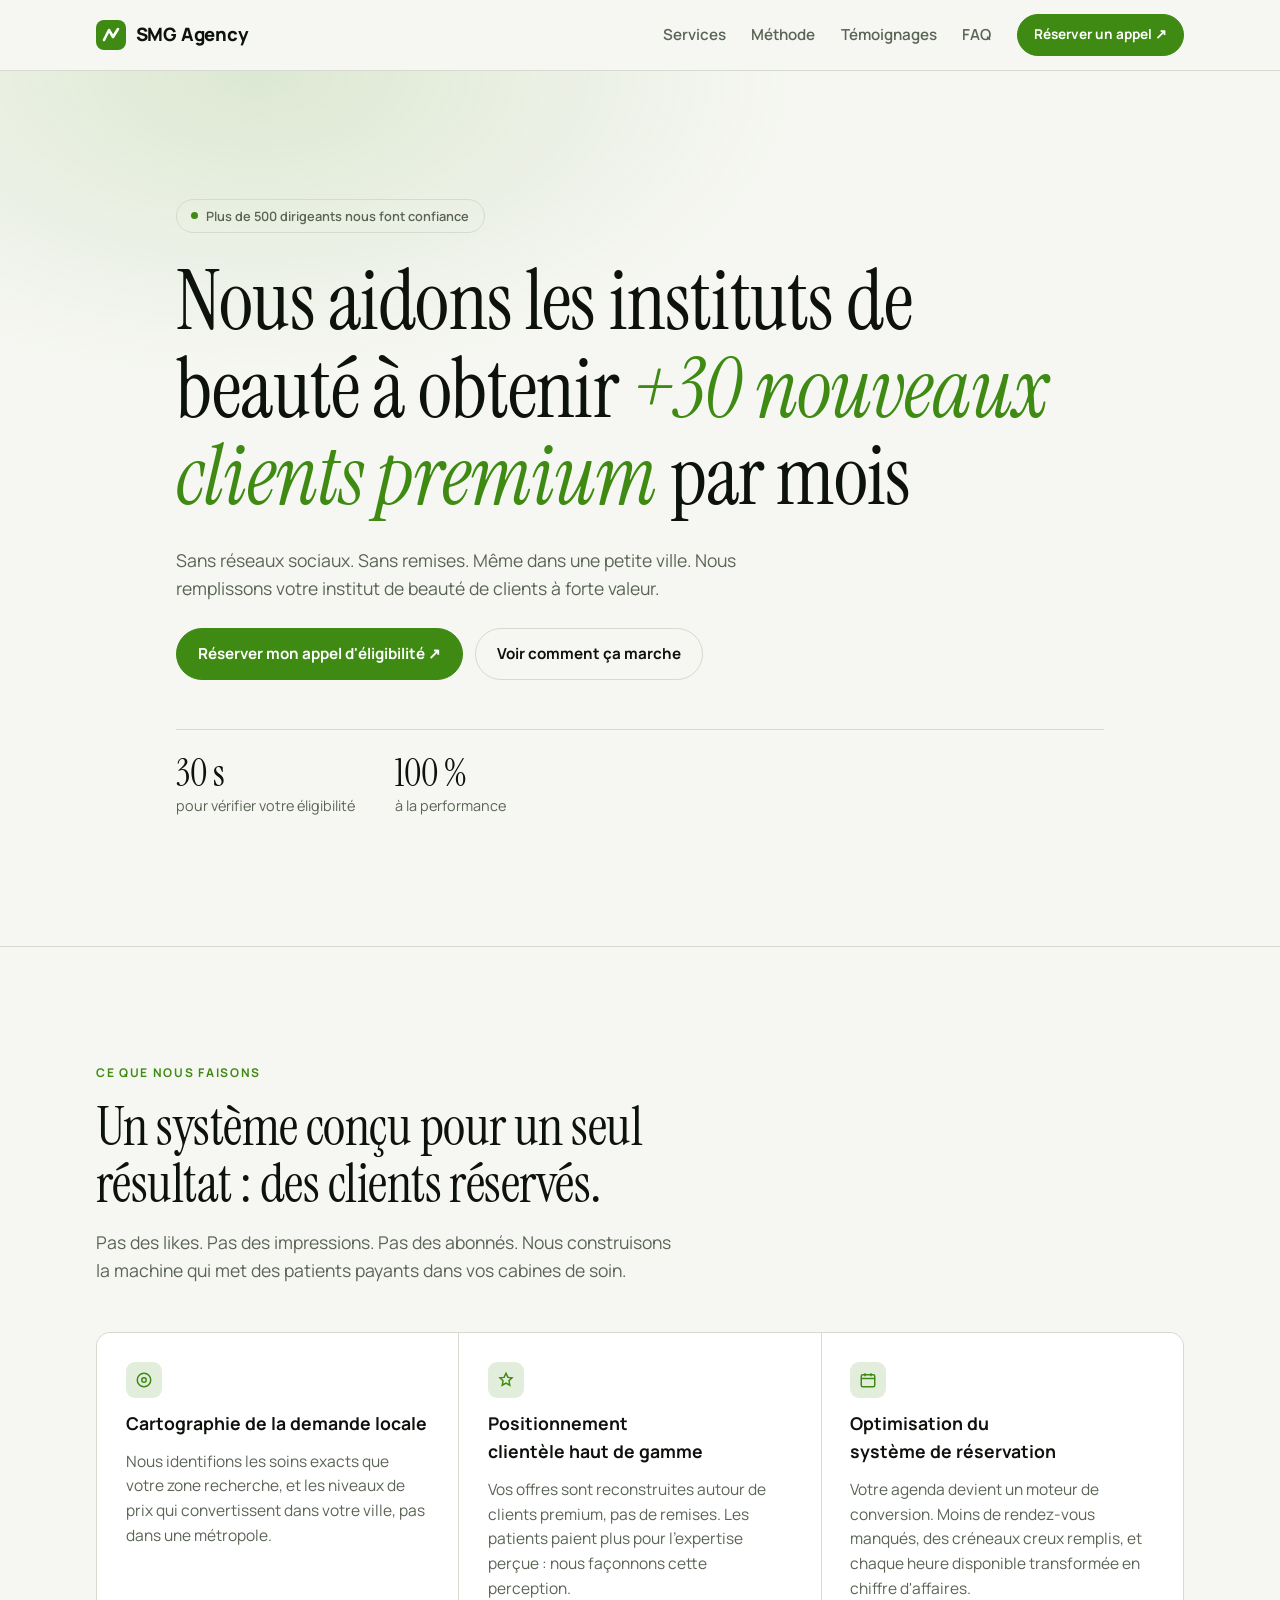
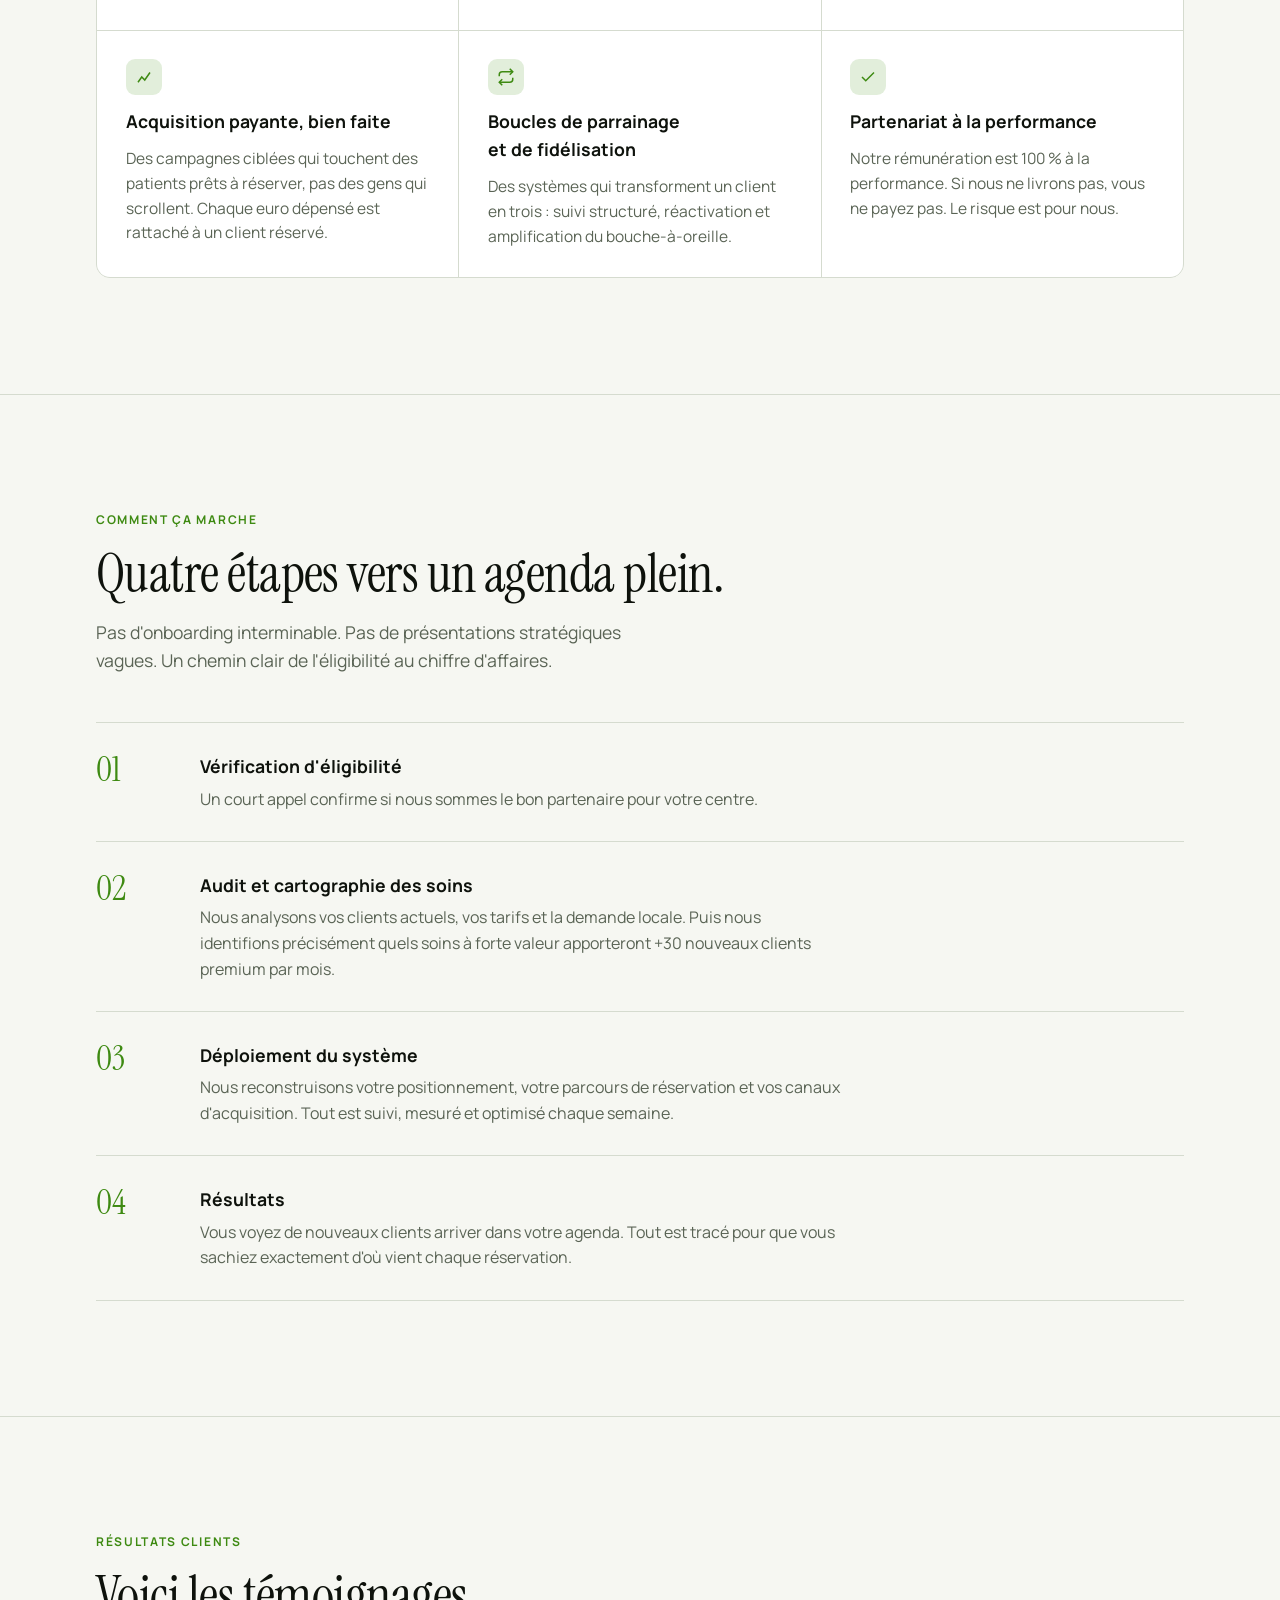
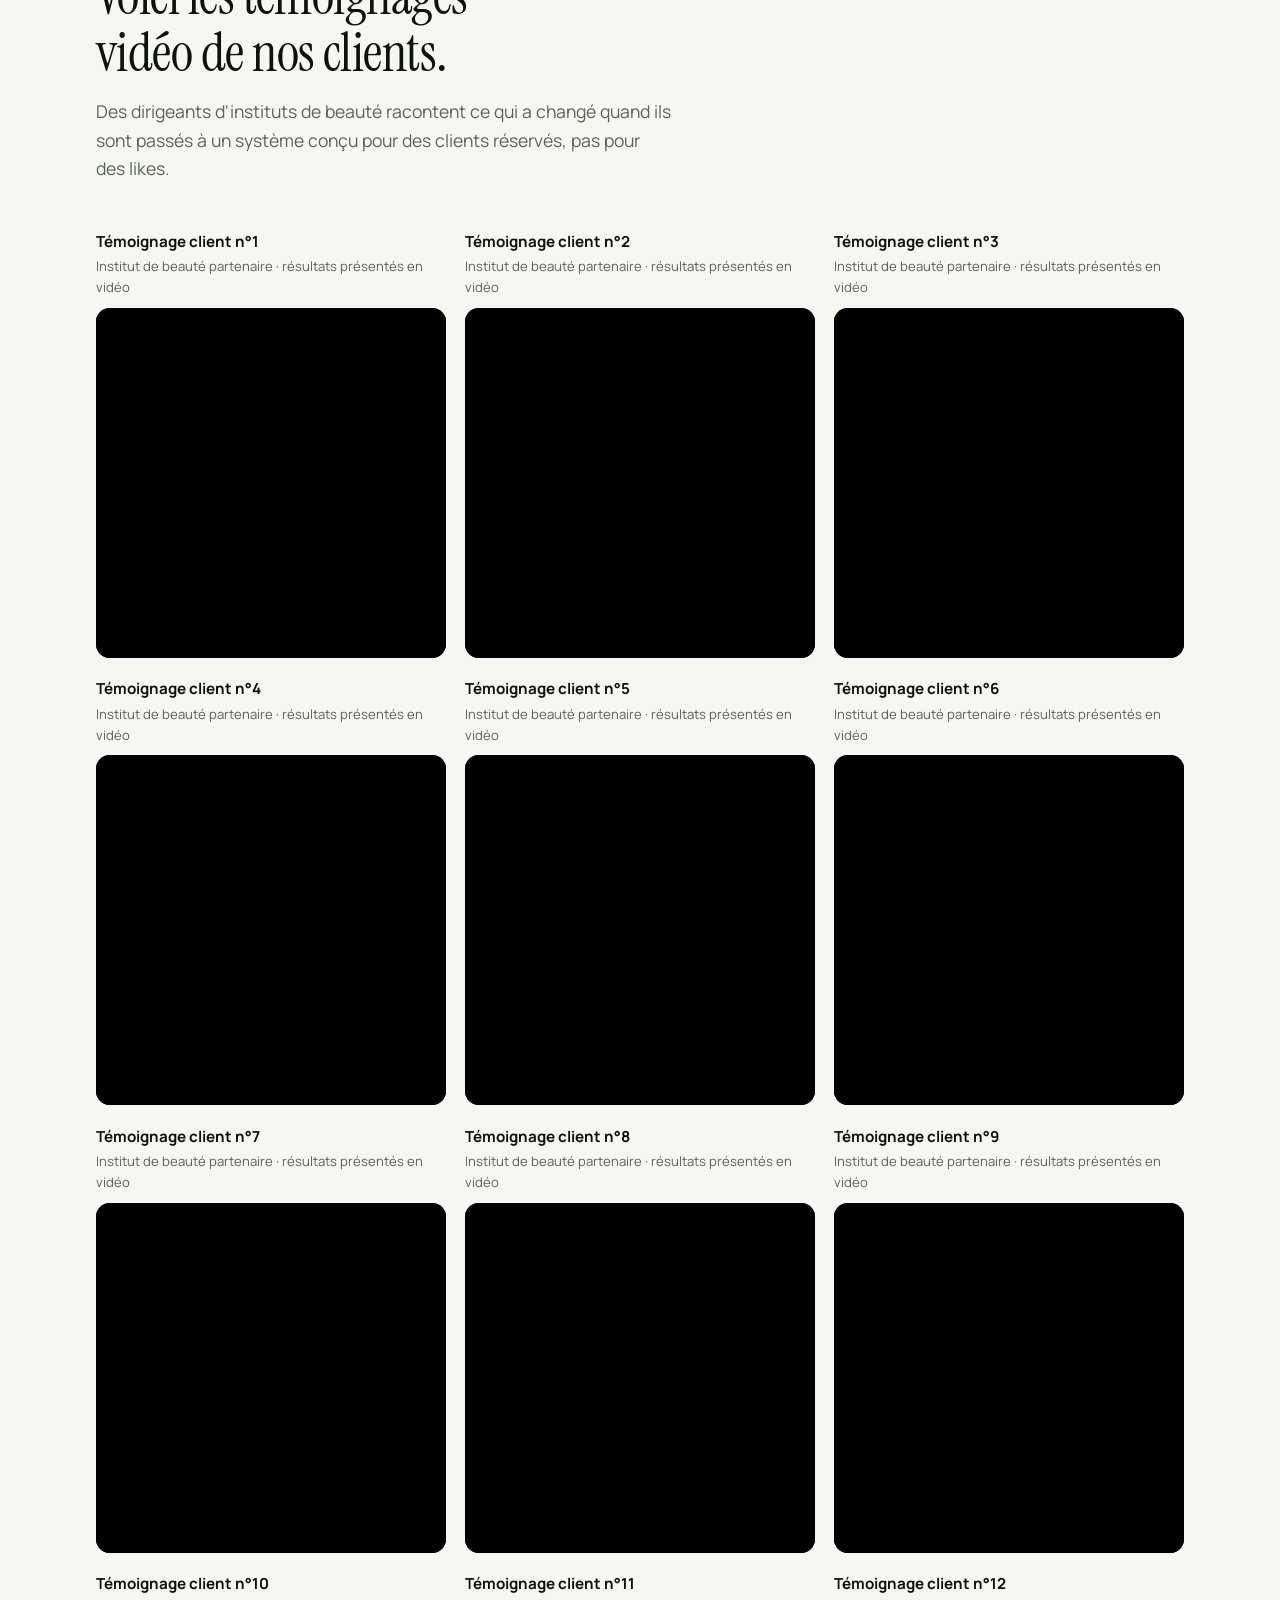
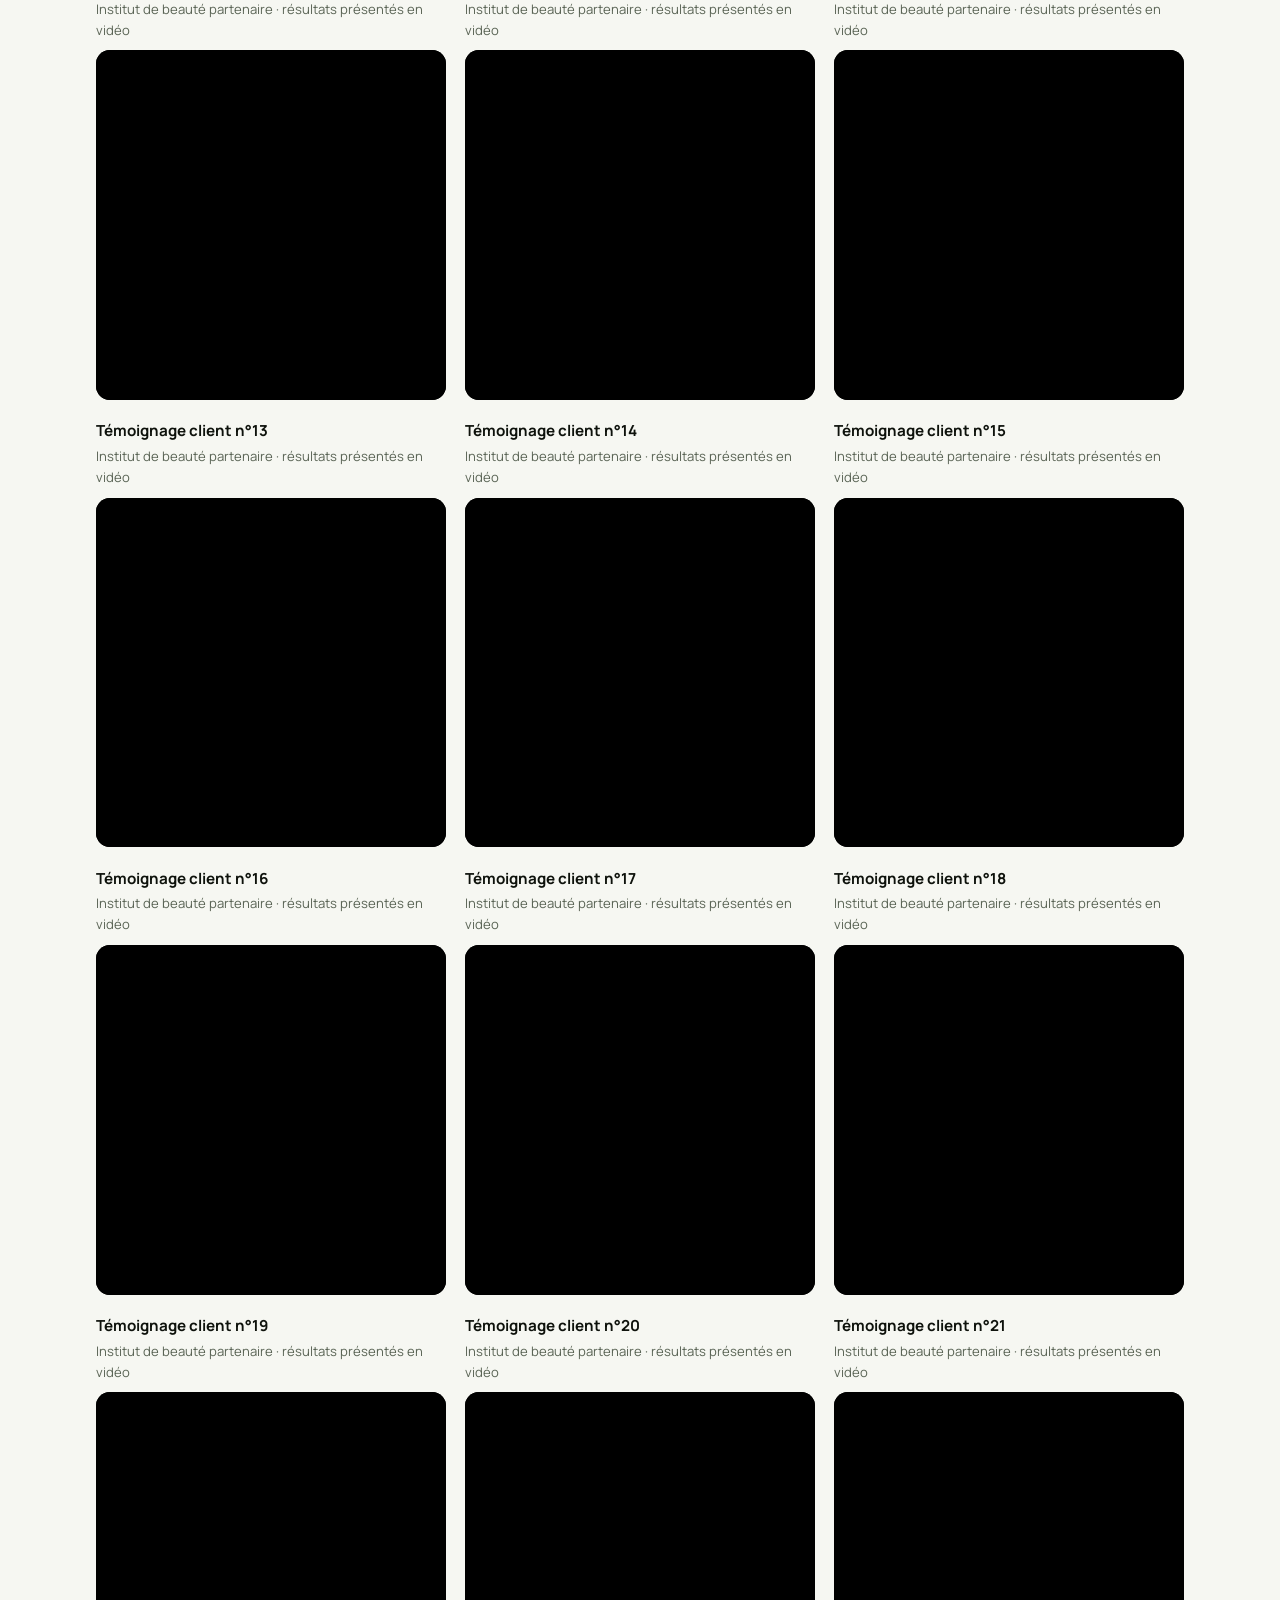
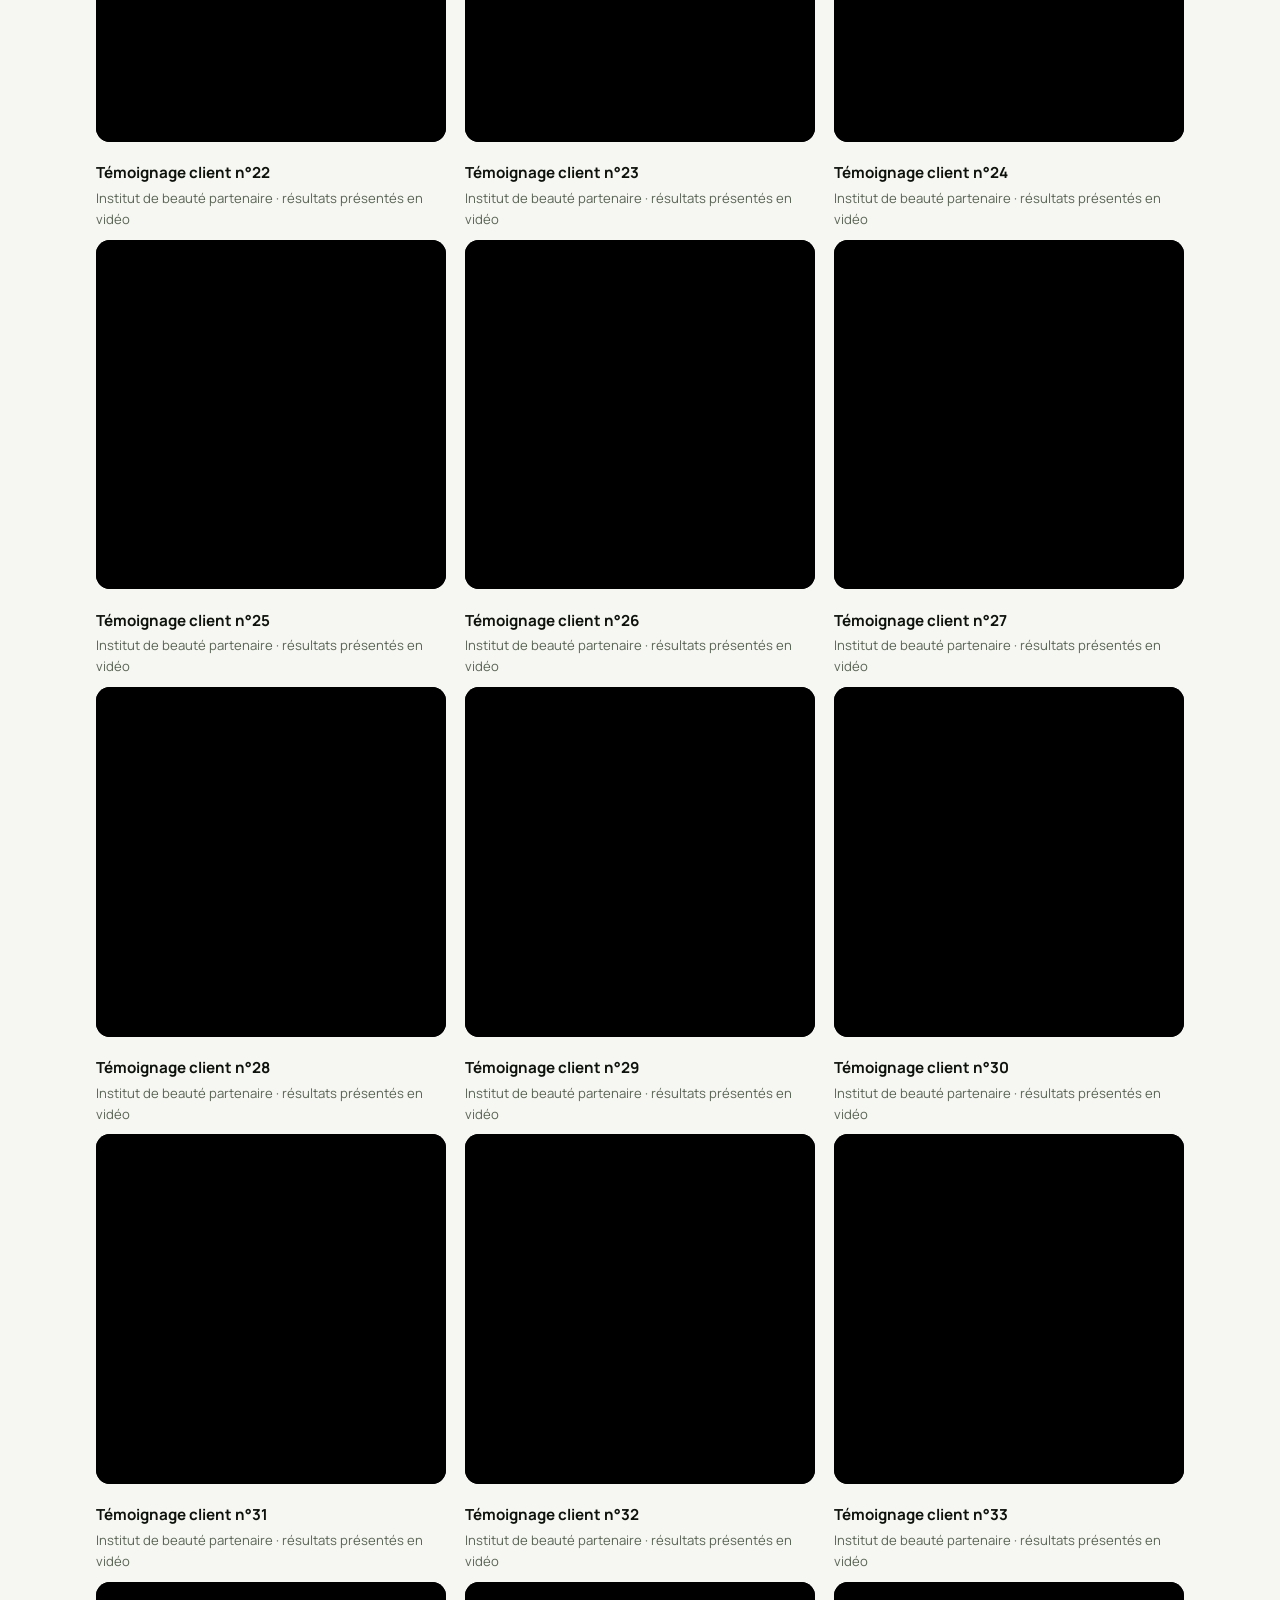
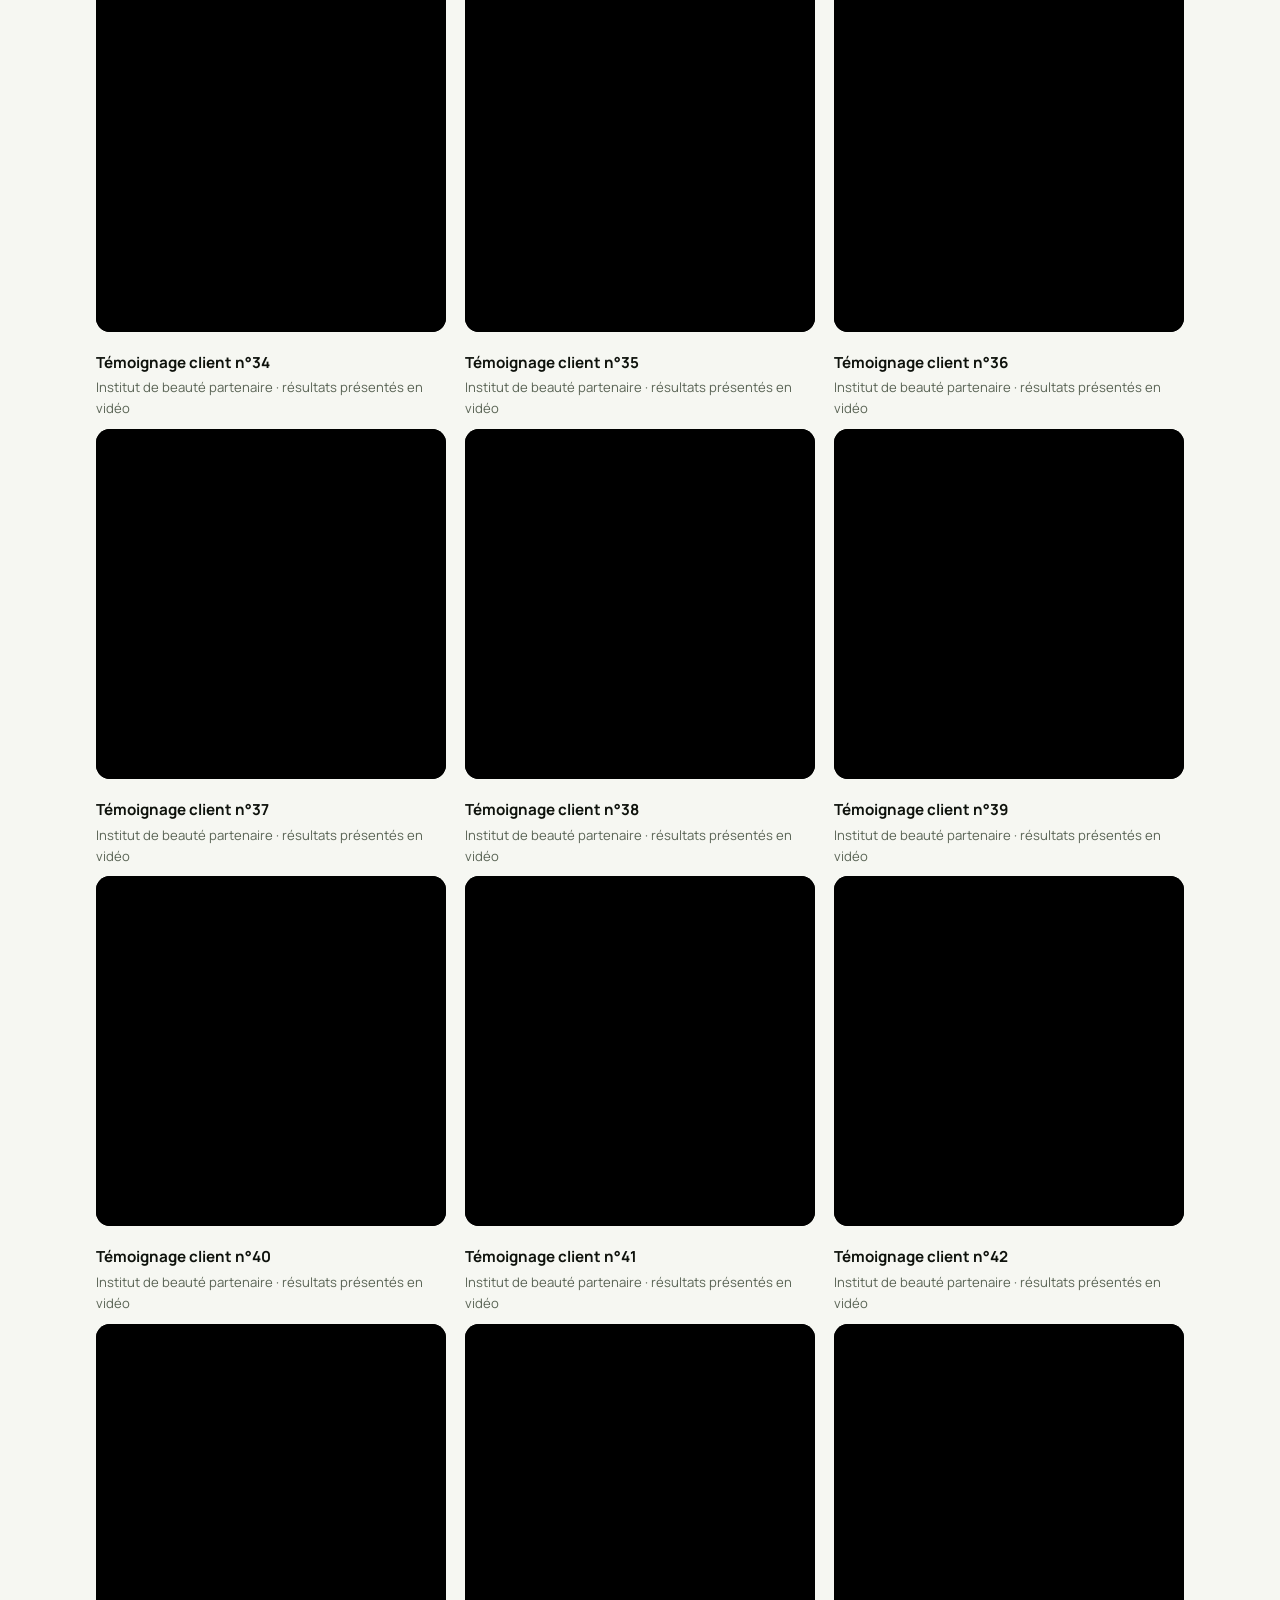
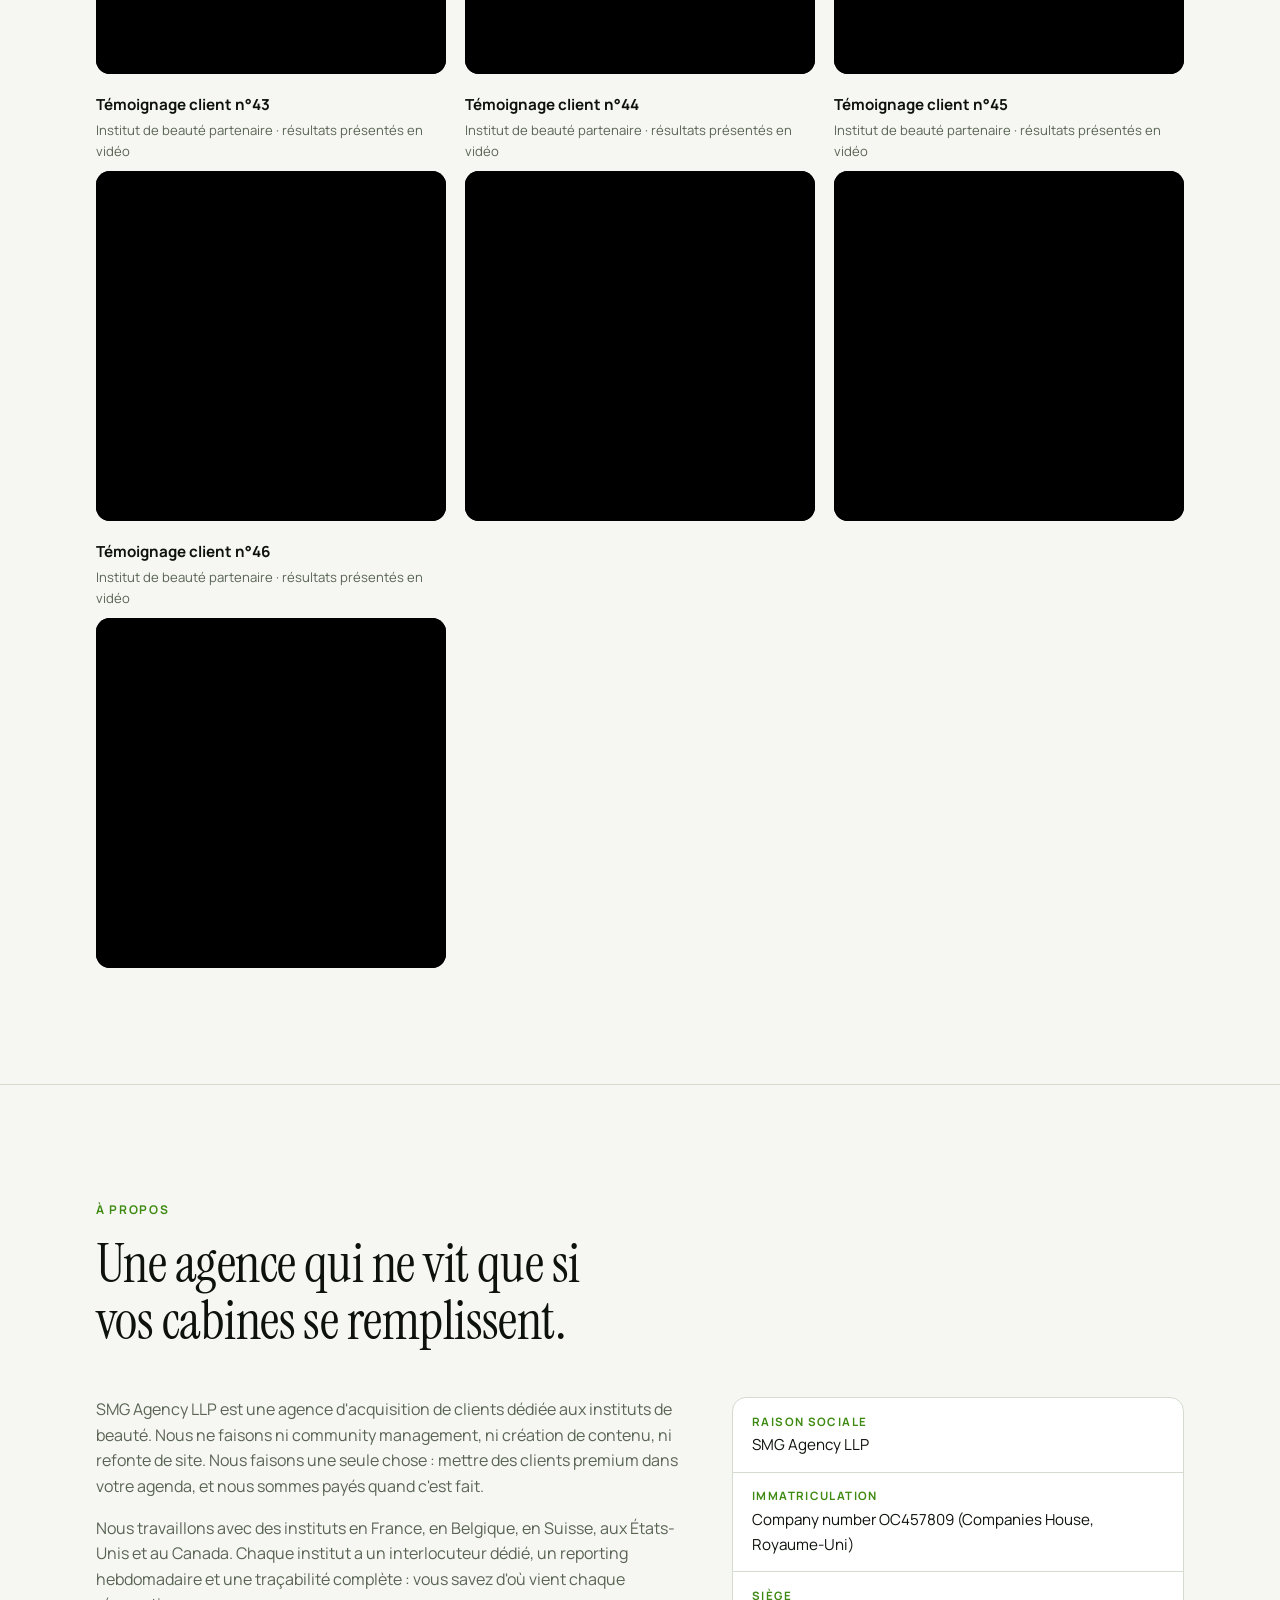
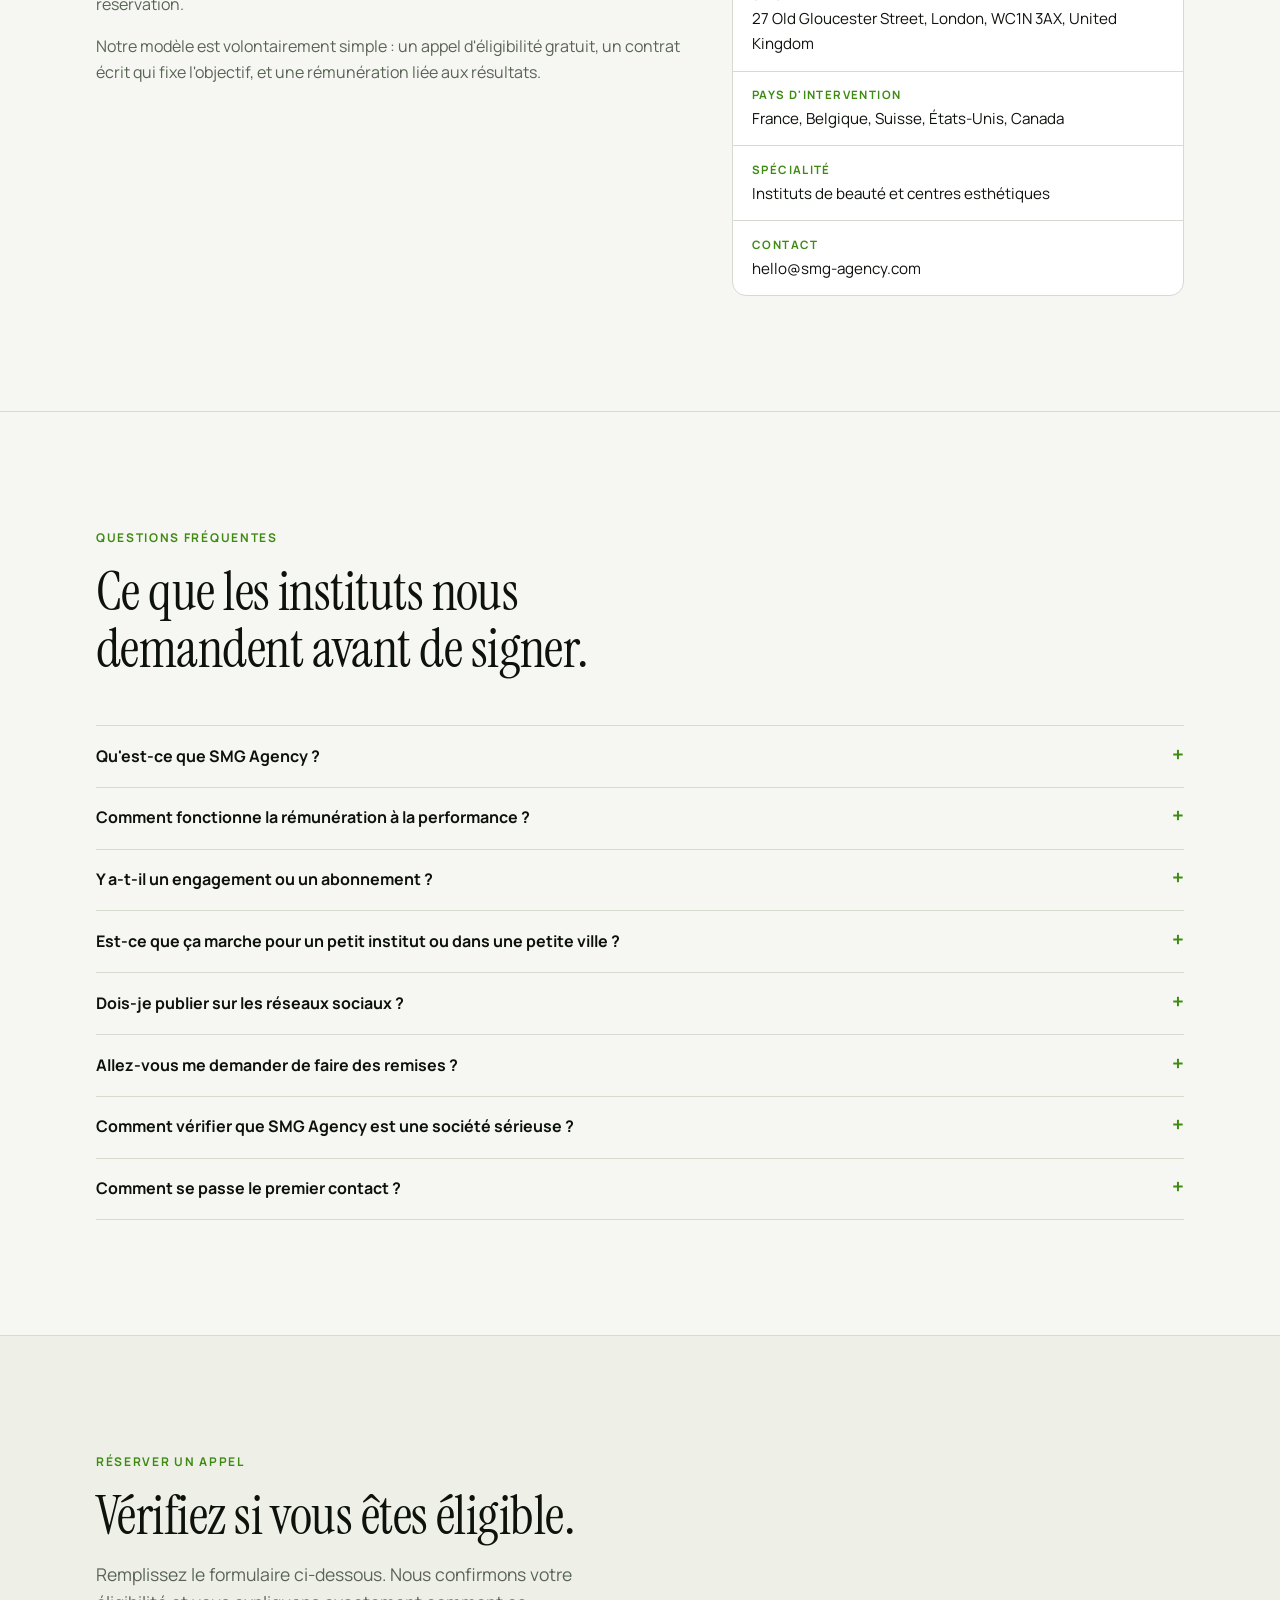
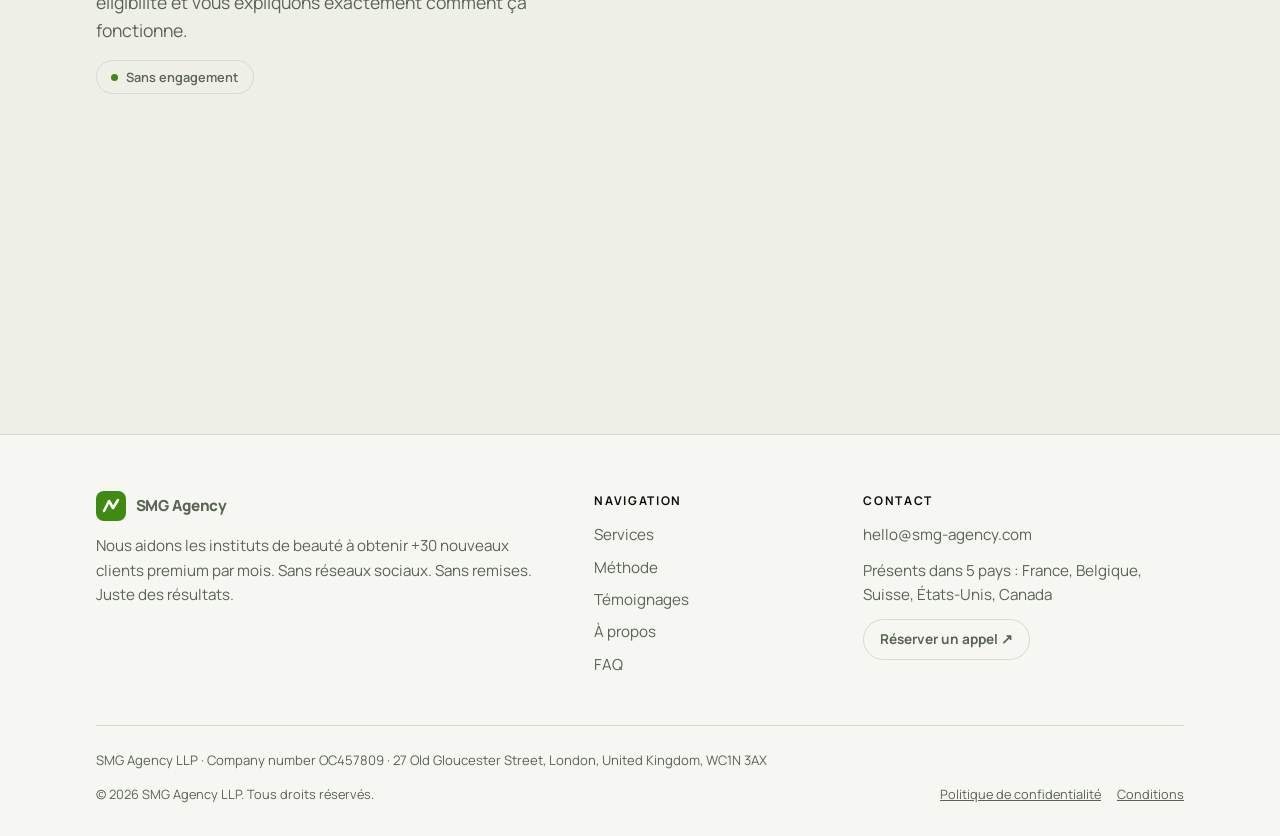
==== commit e68bd254: "Accueil : titre section témoignages Co-Authored-By: Claude Fable 5.1 <noreply@anthropic.com> Claude-" ====
--- a/index.html
+++ b/index.html
@@ -72,7 +72,7 @@
 <section id="temoignages"><div class="wrap">
   <div class="head">
     <span class="eyebrow">Résultats clients</span>
-    <h2>Ils ont arrêté de poster. Ils ont commencé à signer.</h2>
+    <h2>Voici les témoignages vidéo de nos clients.</h2>
     <p class="lead">Des dirigeants d'instituts de beauté racontent ce qui a changé quand ils sont passés à un système conçu pour des clients réservés, pas pour des likes.</p>
   </div>
   <div class="vgrid">
